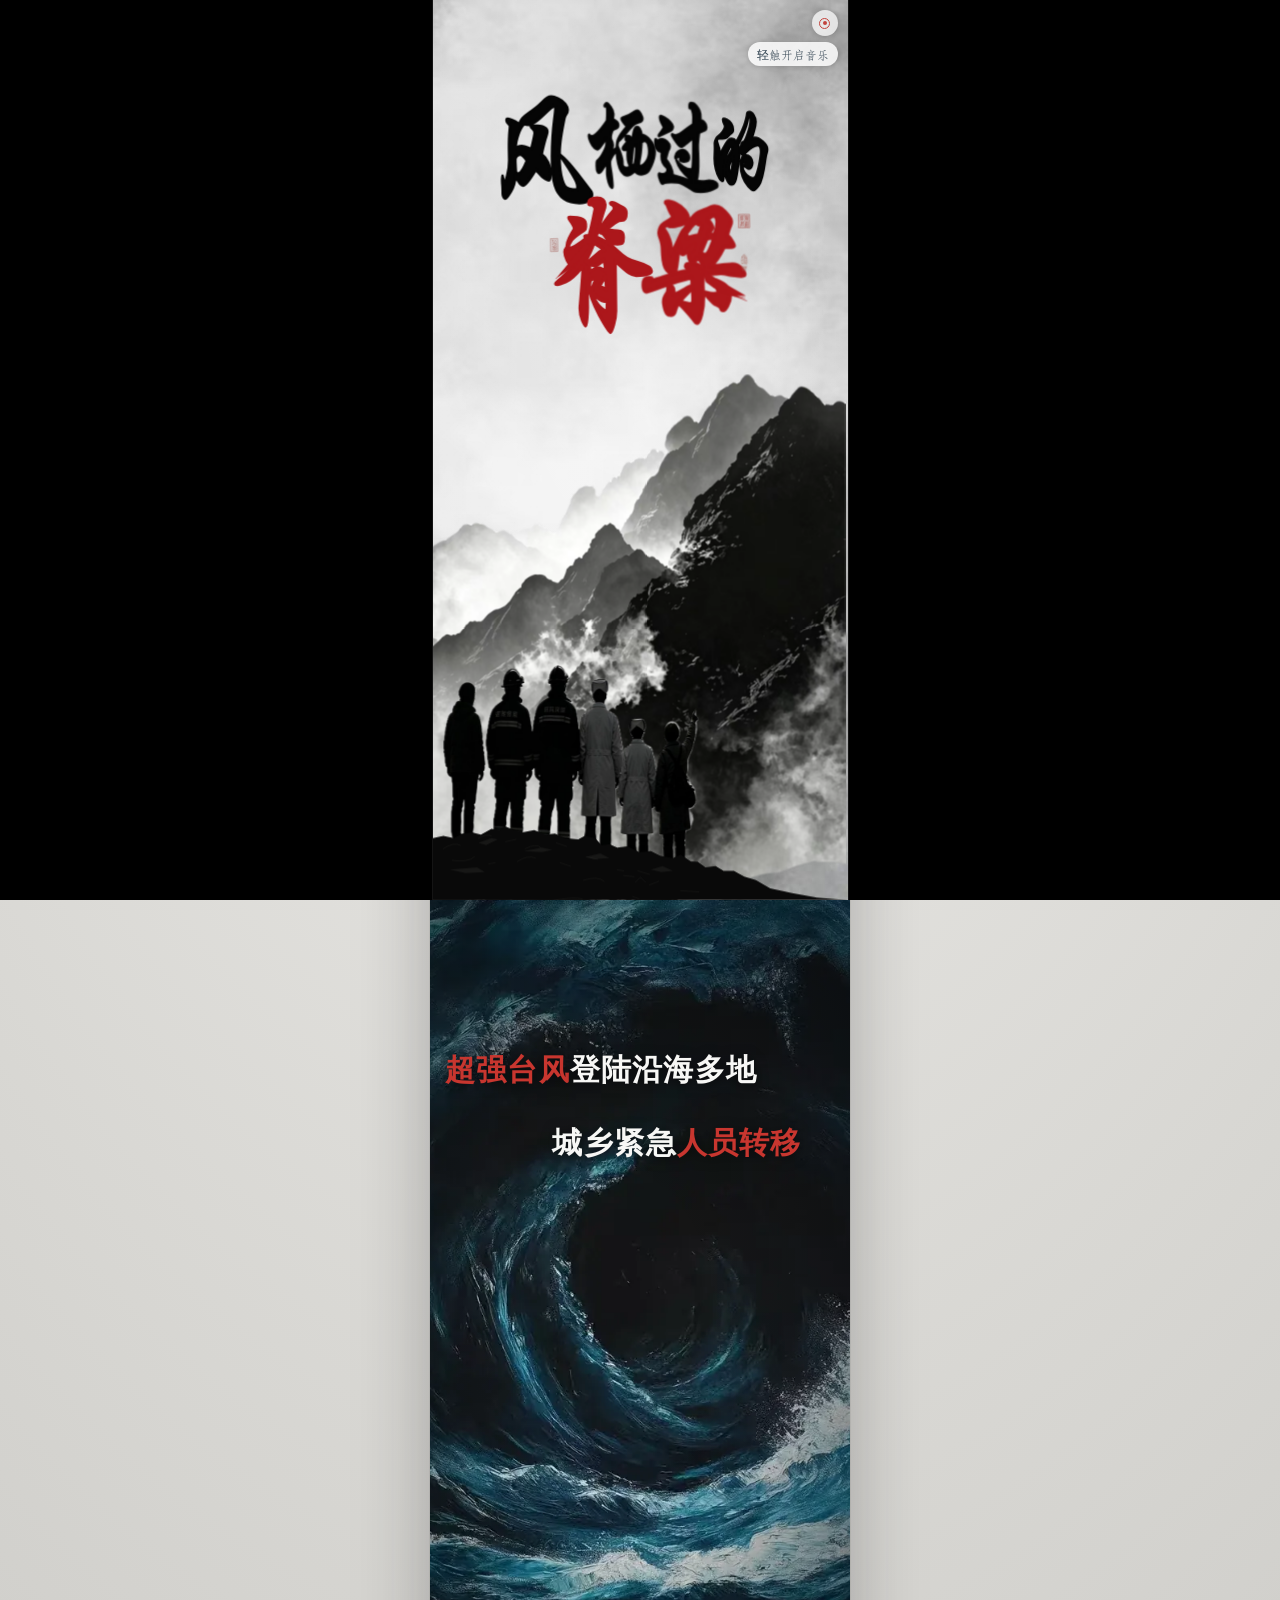
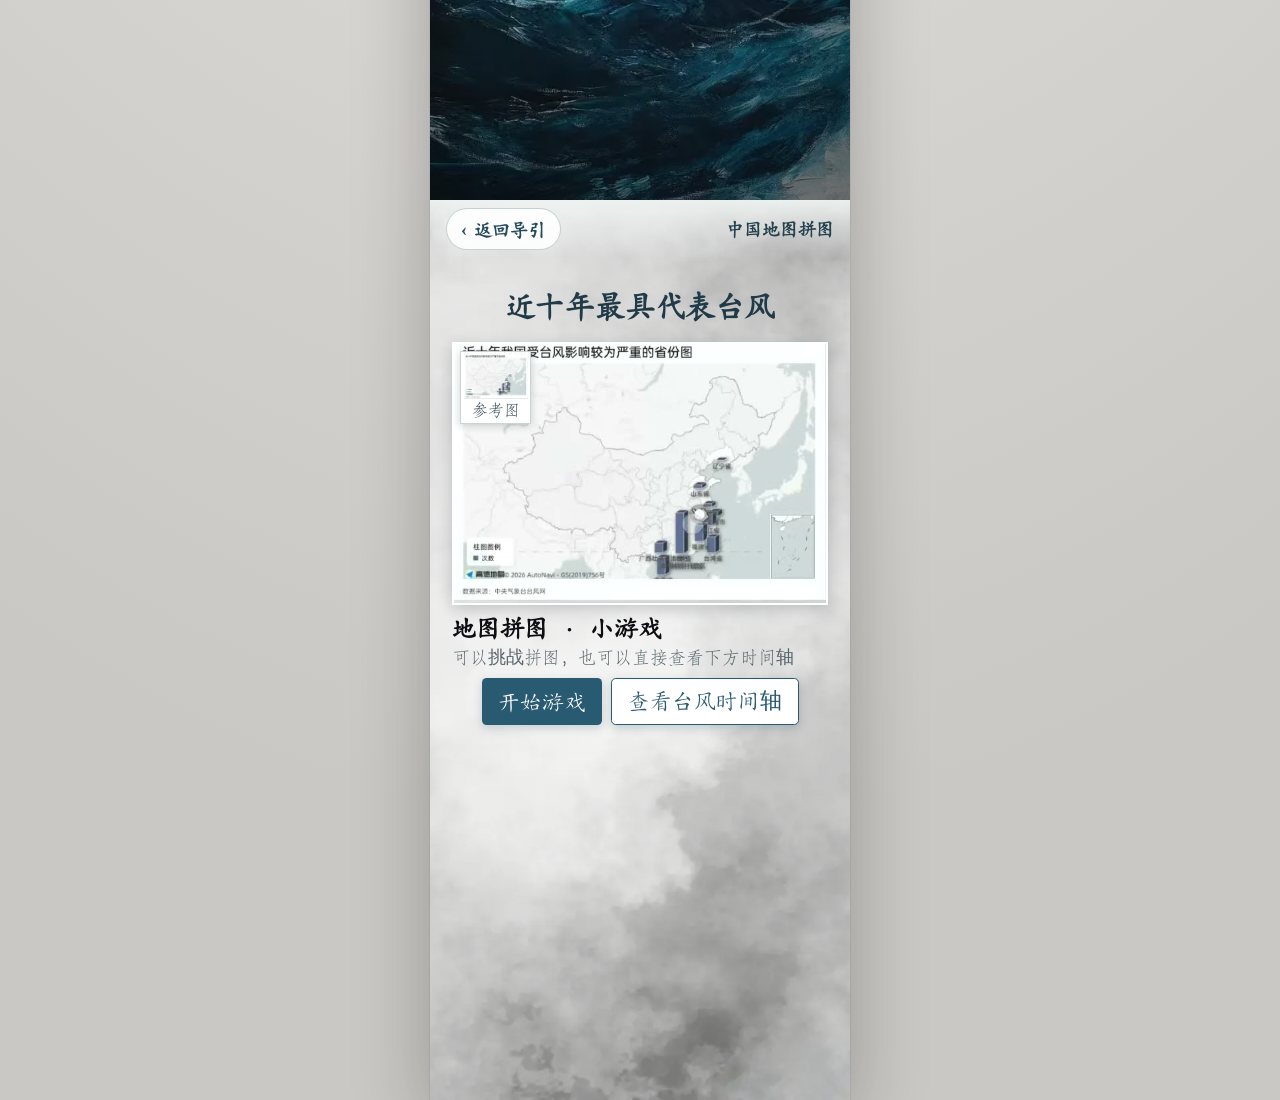
==== index.html @ 5aacfbe0 "Automate impact dialogue and add silent disaster videos with avatar data" ====
<!DOCTYPE html>
<html lang="zh-CN">
<head>
<meta charset="UTF-8">
<meta name="viewport" content="width=device-width,initial-scale=1,viewport-fit=cover">
<meta name="theme-color" content="#f3f3f1">
<title>风栖过的脊梁</title>
<meta name="description" content="风栖过的脊梁 —— 台风主题交互 H5：从风眼到重建。">
<link rel="icon" href="data:image/svg+xml,%3Csvg xmlns='http://www.w3.org/2000/svg' viewBox='0 0 64 64'%3E%3Crect width='64' height='64' fill='%23f3f3f1'/%3E%3Cpath d='M4 46 C16 34 26 30 34 32 C42 34 50 28 60 18' fill='none' stroke='%230d0d12' stroke-width='4' stroke-linecap='round'/%3E%3Ccircle cx='34' cy='32' r='6' fill='none' stroke='%23c8362f' stroke-width='4'/%3E%3C/svg%3E">
<!-- 关键资源预加载：GitHub Pages 到国内延迟高，不预热的话首屏会出现"图一张张蹦出来" -->
<link rel="preload" as="image" href="assets/img/bg-smoke.webp" fetchpriority="high">
<link rel="preload" as="image" href="assets/img/bg-eye.webp" fetchpriority="high">
<link rel="preload" as="image" href="assets/img/people-new.png">
<link rel="preload" as="font" type="font/woff2" href="fonts/msz.subset.woff2" crossorigin>
<style>
/* 方正温情雅漓体 */
@font-face {
  font-family: 'FZFont';
  src: url('fonts/FZWenQYLDDTS-M.TTF') format('truetype');
  font-weight: normal;
  font-style: normal;
  font-display: swap;
}
</style>
<link rel="stylesheet" href="css/tokens.css?v=20261004-fonts1">
<link rel="stylesheet" href="css/style.css?v=20261007-cards1">
<link rel="stylesheet" href="css/chapter-pages.css?v=20261008-timeline1">
<link rel="stylesheet" href="css/formation-lab.css?v=20261008-thermo1">
<link rel="stylesheet" href="css/impact-story.css?v=20261008-impact1">
</head>
<body>

<!-- teshu 原版前三页：第一页、第二页和四图标导引页只在入口阶段显示。
     图标点击后由 bridge 交给下面现有的第三页内容，其他页面结构保持原样。 -->
<div id="teshuEntry" class="teshu-entry" aria-label="风栖过的脊梁导引页">
  <iframe id="teshuEntryFrame" src="teshu/index.html?v=20261007-seaflow1" title="风掠大地，人作脊梁导引页" allow="autoplay"></iframe>
</div>

<main class="frame" id="frame">

<!-- ═══════════ 第一页 · 封面 ═══════════ -->
<section class="sec cover" id="p1" aria-label="封面：风栖过的脊梁">
  <div class="stage">

    <!-- 场景坐标系固定 448×960，与原片同尺寸；下面所有数值都是对原片逐帧量出来的
         山：842×1190 原尺寸落在 x -106 / y -490，山脊最高点 x=230 / y=430（与原片一致）
             山脚 y=500 起化雾，到 y=700 散尽（原片山脚那一大片灰白墨晕） -->
    <svg class="scene" viewBox="0 0 448 960" preserveAspectRatio="xMidYMid meet" aria-hidden="true">
      <defs>
        <linearGradient id="mistGrad" gradientUnits="userSpaceOnUse" x1="0" y1="470" x2="0" y2="700">
          <stop offset="0"    stop-color="#fff" stop-opacity="1"/>
          <stop offset="0.22" stop-color="#fff" stop-opacity=".42"/>
          <stop offset="0.55" stop-color="#fff" stop-opacity=".15"/>
          <stop offset="1"    stop-color="#fff" stop-opacity="0"/>
        </linearGradient>
        <mask id="mistMask" maskUnits="userSpaceOnUse" x="-130" y="-510" width="900" height="1230">
          <rect x="-130" y="-510" width="900" height="1230" fill="url(#mistGrad)"/>
        </mask>

      </defs>

      <!-- 新山体：从下往上浮现 -->
      <image class="mount" mask="url(#mistMask)" href="assets/img/mountain-new.png"
             x="-106" y="-490" width="841.9" height="1190" preserveAspectRatio="none"/>

      <!-- 山脚飞白：沿山体下沿撒的墨点（对应原片山脚的溅墨） -->
      <g class="splatter" id="splatter" fill="#0d0d12"></g>

      <!-- 航线：只给台风定位用，本身不画任何东西（风飘走就是飘走，不留痕） -->
      <path id="flyPath" fill="none" stroke="none" d=""/>

      <g class="typhoon" id="typhoon">
        <image href="assets/img/typhoon-ink.webp" x="-43" y="-48" width="86" height="96"/>
      </g>

      <!-- 新人物剪影：多个人物站在山下 -->
      <image class="person" id="personImg" href="assets/img/people-new.png"
             x="49.9" y="536" width="201.2" height="430" preserveAspectRatio="none"/>
    </svg>

    <!-- 标题：使用方正劲豪榜书字体，"风"和"脊梁"字号加大 -->
    <h1 class="title" aria-label="风栖过的脊梁">
      <span class="title-text">
        <span class="char-large">风</span><span class="char-normal">栖过的</span><span class="char-large">脊梁</span>
      </span>
    </h1>

    <div class="hint"><i></i><i></i></div>
  </div>
</section>

<!-- ═══════════ 第二页 · 台风眼 ═══════════ -->
<section class="sec eye" id="p2" aria-label="台风眼">
  <div class="sticky" id="sticky2">
    <div class="eye-bg" aria-hidden="true"></div>
    <div class="veil" aria-hidden="true"></div>

    <!-- 出场时刻 data-t（秒）照原片量出：
         超强台风 0.5 / 城乡紧急 2.0 / 城市内涝 2.5 / 多方力量 3.0 /
         大字标语 4.2（渐显到 5.0）/ 点击屏幕 6.0 -->
    <!-- --dy = 出现时在最终位置"上方"多少舞台像素（原片实测的滑动距离）
         data-t = 什么时候开始往下落（原片里上一行还没落定，下一行就已经在上面若隐若现了） -->
    <p class="news suck" style="--x:3.6%;--y:16.7%;--dy:40"   data-t="0.5" data-spin="1.7"><em>超强台风</em><b>登陆沿海多地</b></p>
    <p class="news suck" style="--x:29%;--y:24.8%;--dy:46"    data-t="1.6" data-spin="-1.9"><b>城乡紧急</b><em>人员转移</em></p>
    <p class="news suck" style="--x:4.9%;--y:70.6%;--dy:118"  data-t="2.4" data-spin="2.0"><em>城市内涝</em><b>道路积水严重</b></p>
    <p class="news suck" style="--x:24.6%;--y:78.1%;--dy:158" data-t="2.7" data-spin="-1.6"><em>多方力量</em><b>奔赴救灾一线</b></p>

    <div class="slogan suck" data-t="4.2" data-spin="2.3">
      <span class="l1"><em>风</em>起沧海</span>
      <span class="l2">岁岁设<em>防</em></span>
    </div>

    <!-- 整屏热区：不留任何可见元素，点屏幕任意位置进下一页 -->
    <button class="cta" id="cta" type="button" data-t="5.4" aria-label="继续"></button>
  </div>
</section>

<!-- ═══════════ 第三页 · 风从哪里来 ═══════════ -->
<section class="sec p3" id="p3" aria-label="风从哪里来">
  <div class="p3-scroll" id="p3Scroll">
    <header class="p3-head">
      <h2>风从哪里来</h2>
      <div class="p3-track"><span>台风的形成</span><i></i></div>
    </header>

    <div class="p3-view p3-origin" data-view="origin">
      <div class="p3-origin-scene" id="p3OriginScene">
        <img class="p3-origin-hero" src="assets/p3/fb925be257179d04216f2837857a7aa6.jpg" alt="海浪、台风路径与中国地图">
        <svg class="p3-flight-layer" id="p3FlightLayer" viewBox="0 0 448 960" preserveAspectRatio="none" aria-hidden="true">
          <path class="p3-flight-path" id="p3FlightPath" d="M 70 198 C 88 225 104 251 126 269 C 151 289 174 319 196 329 C 220 340 243 309 266 282 C 291 294 326 320 350 336" />
          <g class="p3-typhoon-flight" id="p3TyphoonFlight">
            <image href="assets/img/typhoon-ink.webp" x="-22" y="-25" width="44" height="50" />
          </g>
          <path class="p3-tree-flight-path" id="p3TreeFlightPath" d="M 350 365 C 315 397 284 427 257 458 C 231 489 202 527 168 554 C 151 568 137 577 118 585" />
          <g class="p3-tree-typhoon-flight" id="p3TreeTyphoonFlight">
            <image href="assets/img/typhoon-ink.webp" x="-25" y="-28" width="50" height="56" />
          </g>
          <path class="p3-greatwall-flight-path" id="p3GreatWallFlightPath" d="M 118 585 C 132 630 145 686 160 731 C 178 778 222 824 286 866" />
          <g class="p3-greatwall-typhoon-flight" id="p3GreatWallTyphoonFlight">
            <image href="assets/img/typhoon-ink.webp" x="-25" y="-28" width="50" height="56" />
          </g>
        </svg>
        <button class="p3-origin-wave-hit" id="p3WaveHit" type="button" aria-label="查看台风形成条件"></button>
        <button class="p3-origin-map-hit" id="p3MapHit" type="button" aria-label="播放台风到达中国地图的路径动画"></button>
        <button class="p3-origin-tree-hit" id="p3TreeHit" type="button" aria-label="播放台风吹向小树的动画"></button>
        <button class="p3-origin-greatwall-hit" id="p3GreatWallHit" type="button" aria-label="播放台风到达长城的路径动画"></button>
      </div>

      <section class="p3-origin-study" id="p3OriginStudy" aria-label="台风形成条件" hidden>
        <div class="p3-thermo-stage" id="p3ThermoStage">
          <p class="p3-thermo-prompt" id="p3ThermoPrompt">滑动温度计度数，看风的形成吧</p>
          <div class="p3-thermo" id="p3Thermo" role="slider" aria-label="海面温度" aria-describedby="p3ThermoPrompt" aria-orientation="vertical" aria-valuemin="20" aria-valuemax="30" aria-valuenow="20" aria-valuetext="20.0摄氏度" tabindex="0">
            <span class="thermo-c">°C</span><span class="thermo-f">°F</span>
            <div class="thermo-scale"><i></i><b id="p3Mercury"></b><em id="p3Temp">20.0°C</em></div>
            <div class="thermo-eye"></div>
          </div>
          <p class="p3-thermo-value" id="p3ThermoValue">摄氏度：20.0°</p>
        </div>
        <div class="formation-lab" id="p3FormationLab" data-energy="0" tabindex="-1" hidden>
          <div class="lab-workspace">
            <div class="lab-arena" aria-label="五个台风形成条件">
              <div class="lab-orbit" aria-hidden="true"></div>
              <div class="lab-chamber" aria-label="台风孕育舱">
                <img id="p3FormationStill" src="assets/formation/idle.webp" alt="平静的温暖洋面">
                <video id="p3FormationVideo" muted loop playsinline webkit-playsinline preload="none" aria-label="当前条件的形成动画"></video>
              </div>
              <h2 class="lab-title">孕育舱</h2>
              <button class="lab-switch lab-switch-warm" type="button" data-condition="warm" aria-pressed="false"><img src="assets/formation/warm-switch.webp" alt=""><span>广阔温暖洋面</span><i aria-hidden="true">✓</i></button>
              <button class="lab-switch lab-switch-moisture" type="button" data-condition="moisture" aria-pressed="false"><img src="assets/formation/moisture-switch.webp" alt=""><span>充沛水汽</span><i aria-hidden="true">✓</i></button>
              <button class="lab-switch lab-switch-disturbance" type="button" data-condition="disturbance" aria-pressed="false"><img src="assets/formation/disturbance-switch.webp" alt=""><span>初始扰动</span><i aria-hidden="true">✓</i></button>
              <button class="lab-switch lab-switch-coriolis" type="button" data-condition="coriolis" aria-pressed="false"><img src="assets/formation/coriolis-switch.webp" alt=""><span>地转偏向力</span><i aria-hidden="true">✓</i></button>
              <button class="lab-switch lab-switch-shear" type="button" data-condition="shear" aria-pressed="false"><img src="assets/formation/shear-switch.webp" alt=""><span>低空风切变</span><i aria-hidden="true">✓</i></button>
            </div>
            <div class="lab-progress">
              <div class="lab-progress-heading"><span>台风形成进度</span><strong id="p3FormationPercent">0%</strong></div>
              <div class="lab-progress-track" id="p3FormationProgress" role="progressbar" aria-label="台风形成进度" aria-valuemin="0" aria-valuemax="100" aria-valuenow="0"><span></span><span></span><span></span><span></span><span></span></div>
            </div>
            <div class="lab-explanation" aria-live="polite" aria-atomic="true"><h3 id="p3FormationCondition">点亮五个能量开关</h3><p id="p3FormationExplanation">点击周围的开关，观察孕育舱里的变化。每集齐一个条件，形成进度增加20%。</p></div>
            <div class="lab-actions"><button id="p3FormationReset" type="button">重新孕育</button><button class="lab-continue" type="button" data-next="process" hidden>了解形成过程 →</button></div>
          </div>
          <div class="lab-success" id="p3FormationSuccess" role="dialog" aria-modal="true" aria-labelledby="p3FormationSuccessTitle" tabindex="-1" hidden>
            <div class="lab-success-card"><img src="assets/img/typhoon-ink.webp" alt=""><p class="lab-success-kicker">五个条件 · 全部激活</p><h2 id="p3FormationSuccessTitle">恭喜你！<br>成功孕育了一场台风。</h2><p>温暖洋面、水汽、扰动、旋转与较弱的风切变，共同为台风形成创造了条件。</p><button id="p3FormationSuccessContinue" type="button">继续探索台风的形成 →</button><button id="p3FormationSuccessClose" type="button">回到孕育舱</button></div>
          </div>
        </div>
        <div id="p3OriginReveal" aria-hidden="true" hidden></div>
        <section class="p3-origin-route" id="p3OriginRoute" aria-label="台风路径类型">
          <div class="p3-origin-route-heading">台风的类型 <small>（按路径划分）</small></div>
          <div class="route-controls" role="tablist" aria-label="路径分类">
            <button class="is-active" type="button" data-route="west">西行路径</button>
            <button type="button" data-route="northwest">西北路径</button>
            <button type="button" data-route="turn">转向路径</button>
          </div>
          <div class="route-stage"><img id="p3OriginRouteMap" src="assets/p3/routes/route-west.webp" alt="西行路径示意图"></div>
          <p class="route-copy" id="p3OriginRouteCopy">在广东、海南、广西登陆，破坏力大。典型代表：2014年威马逊。</p>
          <button class="p3-more p3-origin-next" type="button" data-next="process" hidden>台风形成的过程 <span>⌄</span></button>
          <button class="p3-more" type="button" data-next="mapgame">开始地图拼图 <span>⌄</span></button>
        </section>
      </section>
    </div>

    <div class="p3-view p3-impact" data-view="impact" hidden>
      <div class="p3-impact-scene" id="p3ImpactScene" data-impact-step="question">
        <button class="p3-impact-back" id="p3ImpactBack" type="button" aria-label="返回路线场景"><span aria-hidden="true">‹</span> 返回路线</button>
        <h2>风带来了什么</h2>
        <img class="p3-impact-person p3-impact-guide" src="assets/p3/tree/guide.png" alt="蓝色 Q 版气象助手">
        <section class="p3-impact-dialog p3-impact-question" data-impact-dialog="question">
          <p class="p3-impact-bubble">
            大家谈起台风闻风色变，它到底带来了什么影响呢？
          </p>
        </section>
        <img class="p3-impact-person p3-impact-fisher" data-impact-person="fisherman" src="assets/p3/tree/fisher.png" alt="渔民" hidden>
        <section class="p3-impact-dialog p3-impact-fisher-dialog" data-impact-dialog="fisherman" hidden>
          <p class="p3-impact-bubble">
            上游的台风掀起巨浪，把我们的渔船都打翻了，多少渔民因为这场台风损失惨重哟
          </p>
        </section>
        <img class="p3-impact-person p3-impact-city" data-impact-person="city" src="assets/p3/tree/city.png" alt="城市居民" hidden>
        <section class="p3-impact-dialog p3-impact-city-dialog" data-impact-dialog="city" hidden>
          <p class="p3-impact-bubble">
            中游的城市里被风刮倒的树木到处都是，成了严重积水，停水停电生活非常不便
          </p>
        </section>
        <img class="p3-impact-person p3-impact-village" data-impact-person="village" src="assets/p3/tree/village.png" alt="乡村居民" hidden>
        <section class="p3-impact-dialog p3-impact-village-dialog" data-impact-dialog="village" hidden>
          <p class="p3-impact-bubble">
            中游的村子也没好到哪里去，泥石流把我的房子冲垮了，农田也毁了
          </p>
        </section>
        <img class="p3-impact-person p3-impact-firefighter" data-impact-person="downstream" src="assets/p3/tree/firefighter.png" alt="消防员" hidden>
        <section class="p3-impact-dialog p3-impact-downstream-dialog" data-impact-dialog="downstream" hidden>
          <p class="p3-impact-bubble">
            下游人员伤亡惨重，城市内涝严重，疫病也频发，我们在争分夺秒的救人
          </p>
        </section>
        <div class="impact-story-controls"><button id="p3ImpactPause" type="button" aria-pressed="false">暂停对话</button><button id="p3ImpactReplay" type="button">重新播放</button></div>
        <p class="impact-story-announcement" id="p3ImpactAnnouncement" aria-live="polite" aria-atomic="true"></p>
        <button class="p3-impact-chain-trigger" id="p3ImpactChainTrigger" type="button" aria-label="查看下方灾害链" hidden>
          <img src="assets/p3/tree/typhoon.png" alt=""><span>查看灾害链 ↓</span>
        </button>
        <section class="p3-impact-chain" id="p3ImpactChain" aria-label="上游中游下游灾害链" hidden>
          <div class="p3-impact-chain-lead">上游台风生成是灾害源头。中游物质伤害扩大。下游遭受综合冲击，民生受损。</div>
          <div class="p3-impact-chain-list">
            <article class="p3-impact-chain-row">
              <div class="p3-impact-chain-node"><i></i><strong>上游</strong><small>海上生成</small></div>
              <div class="impact-evidence">
                <button class="impact-avatar" type="button" aria-label="查看上游渔民灾情数据" aria-expanded="false" aria-controls="p3ImpactUpstreamData"><img src="assets/impact/upstream-avatar.webp" alt="渔民头像"><span>点击头像查看数据</span></button>
                <video class="impact-evidence-video" src="assets/impact/upstream.mp4" poster="assets/impact/upstream-poster.webp" muted loop playsinline webkit-playsinline preload="none" aria-label="上游海浪灾害视频"></video>
                <div class="p3-impact-chain-copy" id="p3ImpactUpstreamData" hidden><h4>强风、巨浪，摧毁船只；风暴潮抬升海平面</h4><p>2019年利奇马：七级风圈近海掀起 8—12 米巨浪，摧毁船只 1699 艘、沉船 263 艘。</p></div>
              </div>
            </article>
            <article class="p3-impact-chain-row">
              <div class="p3-impact-chain-node"><i></i><strong>中游</strong><small>城市影响</small></div>
              <div class="impact-evidence">
                <button class="impact-avatar" type="button" aria-label="查看中游城市灾情数据" aria-expanded="false" aria-controls="p3ImpactCityData"><img src="assets/impact/city-avatar.webp" alt="城市居民头像"><span>点击头像查看数据</span></button>
                <video class="impact-evidence-video impact-video-city" src="assets/impact/city.mp4" poster="assets/impact/city-poster.webp" muted loop playsinline webkit-playsinline preload="none" aria-label="中游城市强风暴雨视频"></video>
                <div class="p3-impact-chain-copy" id="p3ImpactCityData" hidden><h4>狂风刮倒树木，高空坠物；强降雨造成内涝</h4><p>2023年杜苏芮：倒伏树木 11632 棵，积水路段 383 处，50 万户停电、550 余处停水。</p></div>
              </div>
            </article>
            <article class="p3-impact-chain-row">
              <div class="p3-impact-chain-node"><i></i><strong>中游</strong><small>乡村影响</small></div>
              <div class="impact-evidence">
                <button class="impact-avatar" type="button" aria-label="查看中游乡村灾情数据" aria-expanded="false" aria-controls="p3ImpactVillageData"><img src="assets/impact/village-avatar.webp" alt="乡村居民头像"><span>点击头像查看数据</span></button>
                <video class="impact-evidence-video" src="assets/impact/village.mp4" poster="assets/impact/village-poster.webp" muted loop playsinline webkit-playsinline preload="none" aria-label="中游乡村洪涝视频"></video>
                <div class="p3-impact-chain-copy" id="p3ImpactVillageData" hidden><h4>房屋倒塌、农作物损毁；山体滑坡、道路失联</h4><p>2019年利奇马：冲毁农村房屋 3.6 万间，18.5 万公顷农作物受损，326 处山体滑坡掩埋房屋。</p></div>
              </div>
            </article>
            <article class="p3-impact-chain-row">
              <div class="p3-impact-chain-node"><i></i><strong>下游</strong><small>综合冲击</small></div>
              <div class="impact-evidence">
                <button class="impact-avatar" type="button" aria-label="查看下游救援灾情数据" aria-expanded="false" aria-controls="p3ImpactDownstreamData"><img src="assets/impact/downstream-avatar.webp" alt="消防员头像"><span>点击头像查看数据</span></button>
                <video class="impact-evidence-video" src="assets/impact/downstream.mp4" poster="assets/impact/downstream-poster.webp" muted loop playsinline webkit-playsinline preload="none" aria-label="下游救援视频"></video>
                <div class="p3-impact-chain-copy" id="p3ImpactDownstreamData" hidden><h4>人员伤亡、停课停产停电；城市内涝、疫病频发</h4><p>2026年巴威：江苏、山东地区出现内涝、停电，企业停工，学校停课。</p></div>
              </div>
            </article>
          </div>
          <section class="p3-impact-statistics" aria-label="近十年典型台风统计">
            <h3>近十年典型台风统计</h3>
            <p class="p3-impact-stat-intro">台风对上、中、下游平均伤害数值可观察到，整条灾害链由强降雨到内涝，再到交通中断、生产停滞，最后导致民生恢复成本上升，层层叠加。</p>
            <div class="p3-impact-chart-grid">
              <figure class="p3-impact-chart p3-impact-bars"><figcaption>台风灾害链平均伤害指数</figcaption><div class="impact-bar-row"><span>上游</span><i><b style="--v:78%"></b></i><em>7.8</em></div><div class="impact-bar-row"><span>中游</span><i><b style="--v:86%"></b></i><em>8.6</em></div><div class="impact-bar-row"><span>下游</span><i><b style="--v:94%"></b></i><em>9.4</em></div></figure>
              <figure class="p3-impact-chart p3-impact-circles"><figcaption>灾害损失构成</figcaption><div class="impact-circle-grid"><span><i>14.67%</i><b>人员</b></span><span><i>11.00%</i><b>房屋</b></span><span><i>8.56%</i><b>农业</b></span><span><i>34.22%</i><b>交通</b></span></div></figure>
            </div>
            <p class="p3-impact-stat-copy">据近十年典型台风统计，台风对上、中、下游的平均伤害呈现逐层叠加趋势，灾害影响从海上强风巨浪一路传导到城市和乡村。</p>
            <p class="p3-impact-stat-copy">灾害损失不仅来自台风本身，也来自暴雨、内涝、交通中断、生产停滞等次生影响，最终推高民生恢复成本。</p>
            <button class="p3-impact-return" id="p3ImpactReturn" type="button">回到路线场景 <span>↗</span></button>
          </section>
        </section>
      </div>
    </div>

    <div class="p3-view p3-after" data-view="after" hidden>
      <section class="p3-after-hero" aria-labelledby="p3AfterTitle">
        <button class="p3-after-back" id="p3AfterBack" type="button" aria-label="返回长城路径场景"><span aria-hidden="true">‹</span> 返回路线</button>
        <p class="p3-after-kicker">风停之后</p>
        <h2 id="p3AfterTitle">脊梁筑安·风雨同舟</h2>
        <p class="p3-after-red">希望我们共同守护家园</p>
        <p class="p3-after-copy">狂风暴雨终会消散，但风雨里那些逆行的身影、普通人彼此守望的温暖被永远留下来；当风暴落幕，重建与希望就此开启。</p>
        <div class="p3-after-divider" aria-hidden="true"><i></i><b>✦</b><i></i></div>
        <p class="p3-after-end">风雨褪去，守望重生</p>
        <img class="p3-after-wall" src="assets/p3/after/great-wall.png" alt="金色长城剪影">
        <button class="p3-after-scroll" type="button" data-after-next="games">加入互助小游戏 <span>⌄</span></button>
      </section>

      <section class="p3-after-games" id="p3AfterGames" aria-labelledby="p3AfterGamesTitle">
        <p class="p3-after-section-kicker">TOGETHER · 守望相助</p>
        <h3 id="p3AfterGamesTitle">基层的力量，和你一起</h3>
        <div class="p3-games-intro" id="p3GamesIntro">
          <img src="assets/p3/games/小台.png" alt="蓝色 Q 版气象助手">
          <button class="p3-games-bubble" id="p3GamesBubble" type="button">
            守望相助，共筑长城
            <small>点击继续 ▸</small>
          </button>
        </div>
        <p class="p3-games-lead">基层的力量是不可小觑的，让我们也来帮助受困人群吧</p>
        <div class="p3-games-options" id="p3GamesOptions">
          <button type="button" data-p3-game="river"><span>救援</span><small>穿过急流，送人回家</small></button>
          <button type="button" data-p3-game="medic"><span>医护</span><small>跟上节拍，完成救治</small></button>
          <button type="button" data-p3-game="neighbors"><span>邻里</span><small>一起把拖拉机拉出泥潭</small></button>
        </div>
        <div class="p3-game-stage" id="p3GameStage" hidden>
          <div class="p3-game-stage-head"><strong id="p3GameTitle">互助小游戏</strong><button id="p3GameClose" type="button">‹ 返回选择</button></div>
          <div class="p3-game-canvas" id="p3GameCanvas" aria-live="polite"></div>
        </div>
      </section>

      <section class="p3-after-cards" id="p3AfterCards" aria-labelledby="p3AfterCardsTitle">
        <p class="p3-after-section-kicker">DATA · 逆行者档案</p>

        <h3 id="p3AfterCardsTitle">一个人背后，是千千万万个他们</h3>
        <p class="p3-after-section-copy">每一张卡片，都记录着风雨中一个普通人的选择。点击卡片翻面，读完故事再继续向下。</p>
        <button class="p3-games-continue" type="button">继续查看风雨中的他们 <span>⌄</span></button>
        <div class="p3-story-grid">
          <article class="p3-story-card" tabindex="0" role="button" aria-pressed="false">
            <div class="p3-story-inner">
              <div class="p3-story-front"><img src="assets/p3/after/hero-yang.jpg" alt="合川区云门街道工作人员转移群众"><span>合川 · 村支部</span></div>
              <div class="p3-story-back"><strong>杨卫、李辉勇</strong><small>连续值守 42 小时</small><p>连续值守42小时，上门转移170余位高龄独居群众，把每一户都敲开、把每一个人都带到安全处。</p></div>
            </div>
          </article>
          <article class="p3-story-card" tabindex="0" role="button" aria-pressed="false">
            <div class="p3-story-inner">
              <div class="p3-story-front"><img src="assets/p3/after/hero-lichuan.jpg" alt="湖北利川消防救援"><span>利川 · 消防救援</span></div>
              <div class="p3-story-back"><strong>湖北利川消防救援部门</strong><small>20余次救援行动</small><p>参与20余次救援行动，成功营救、安全转移被困群众85人，用一盏灯、一条艇守住夜色里的安全线。</p></div>
            </div>
          </article>
          <article class="p3-story-card" tabindex="0" role="button" aria-pressed="false">
            <div class="p3-story-inner">
              <div class="p3-story-front"><img src="assets/p3/after/hero-shenyang.jpg" alt="沈阳铁西区民兵巡堤"><span>沈阳 · 民兵巡堤</span></div>
              <div class="p3-story-back"><strong>沈阳铁西区人武部民兵</strong><small>1.5 小时集结 150 余人</small><p>执行24公里堤坝巡逻，使用沙袋6000个，封堵45米险段，守住城市最需要的那道防线。</p></div>
            </div>
          </article>
          <article class="p3-story-card" tabindex="0" role="button" aria-pressed="false">
            <div class="p3-story-inner">
              <div class="p3-story-front"><img src="assets/p3/after/hero-nanning.jpg" alt="南宁横州市夫妻为居民送餐"><span>南宁 · 邻里送餐</span></div>
              <div class="p3-story-back"><strong>雷世军、赵曼</strong><small>最高一天 12000 份盒饭</small><p>夫妻俩每天免费送出饭菜，最高一天送出12000份盒饭，让受灾的人先吃上一口热饭。</p></div>
            </div>
          </article>
          <article class="p3-story-card" tabindex="0" role="button" aria-pressed="false">
            <div class="p3-story-inner">
              <div class="p3-story-front"><img src="assets/p3/after/hero-zhuozhou.jpg" alt="涿州医生为群众接诊"><span>涿州 · 医护值守</span></div>
              <div class="p3-story-back"><strong>刘艳光与医护人员</strong><small>24 小时轮班接诊</small><p>医护人员24小时轮班，累计接诊200余人次，在临时诊室里把药品、专业和安定感一起递出去。</p></div>
            </div>
          </article>
        </div>
        <p class="p3-after-quote">平凡铸就力量，微光抵御风雨，致敬每一位风雨中的逆行者。</p>
        <div class="p3-story-charts" aria-label="五股抗灾力量数据图表">
          <img src="assets/p3/after/charts/2023-doksuri-response.jpg" alt="2023年第五号超强台风杜苏芮救灾情况桑基图">
          <img src="assets/p3/after/charts/2021-infa-rescue.jpg" alt="2021年台风烟花救灾情况雷达图">
          <img src="assets/p3/after/charts/2023-haikui-rescue.jpg" alt="2023年第十一号台风海葵救灾情况面积图">
        </div>
        <p class="p3-story-analysis">从台风预警鸣响到灾后家园复苏的全过程，基层干部、消防员、医护人员、民兵与人民群众五股力量始终同向而行、并肩相守。基层干部扎根一线筑牢防控根基，消防员逆险而上扛起攻坚重任，医护人员坚守阵地托举生命希望，民兵冲锋在前守护一方平安，人民群众守望相助汇聚温暖暖流。五类角色缺一不可，每份坚守各有分量，不同的岗位拧成同一股抗灾合力，以平凡的担当筑起风雨不透的防线，生动诠释了众志成城的精神内核，挺起了风栖之下始终挺立的中国脊梁。</p>
      </section>

      <section class="p3-prep" id="p3Prep" aria-labelledby="p3PrepTitle">
        <div class="p3-transition-text">
          <p>一张张档案卡片，记下风雨之中普通人挺身而出的选择。</p>
          <p>危难不只是突发的一瞬，抵御风雨的底气，藏在风暴来临前的每一份筹备之中。</p>
          <p>风从海上来，而守护的防线，早已提前筑起。在风暴抵达之前，他们早已行动，开展隐患排查、落实防灾预案，不屈于风雨，守护千家万户。这些逆行者，究竟做了哪些防灾筹备？</p>
          <p>无论身处沿海或是内陆，都需要读懂风险，提前做好应对，让每一次准备，都早台风一步。</p>
        </div>
        <p class="p3-after-section-kicker">NEXT · 防灾准备</p>
        <h3 id="p3PrepTitle">风从海上来，但伤害不止于海岸线</h3>
        <p class="p3-prep-lead">无论你居住于沿海或是内陆，这份档案卡里，都有你需要的答案。</p>
        <div class="p3-prep-sentence">如何避险、如何准备、如何重建？<br><b>让每一次准备，都早台风一步。</b></div>
        <div class="p3-region-switch" role="tablist" aria-label="选择居住区域">
          <button class="is-active" type="button" data-prep-region="coastal" role="tab" aria-selected="true">沿海</button>
          <button type="button" data-prep-region="inland" role="tab" aria-selected="false">内陆</button>
        </div>
        <p class="p3-prep-hint">点击区域，查看不同风险与准备方案</p>
        <div class="p3-region-map-wrap">
          <img src="assets/p3/after/region-map.png" alt="中国沿海与内陆区域示意图">
          <span class="p3-map-pin p3-map-pin-coastal" aria-hidden="true">沿海</span>
          <span class="p3-map-pin p3-map-pin-inland" aria-hidden="true">内陆</span>
        </div>
        <div class="p3-prep-panels">
          <article class="p3-prep-panel is-active" data-prep-panel="coastal">
            <header><strong>沿海档案卡</strong><small>风暴潮 · 海水倒灌 · 城市内涝 · 大风灾害</small></header>
            <div class="p3-prep-images"><img src="assets/img/7832eef8c2d2ffbb807d1c1a482941d9.jpg" alt="沿海地区风险雷达图"><img src="assets/p3/after/rebuild-coastal.jpg" alt="沿海灾后恢复建设"><img src="assets/p3/after/prepare-coastal.jpg" alt="沿海城乡应急准备"><img src="assets/p3/after/avoid-coastal.jpg" alt="沿海避险清单"></div>
          </article>
          <article class="p3-prep-panel" data-prep-panel="inland" hidden>
            <header><strong>内陆档案卡</strong><small>山洪 · 滑坡 · 泥石流 · 强降雨 · 交通阻断</small></header>
            <div class="p3-prep-images"><img src="assets/img/3eb1246f19d0f88d8c1f118d37f5b2e7.jpg" alt="内陆地区风险雷达图"><img src="assets/p3/after/rebuild-inland.jpg" alt="内陆灾后恢复建设"><img src="assets/p3/after/prepare-coastal-alt.jpg" alt="内陆城乡应急准备"><img src="assets/p3/after/avoid-inland.jpg" alt="内陆避险清单"></div>
          </article>
        </div>
        <div class="p3-archive-invite">
          <img src="assets/p3/after/archive-envelope.png" alt="封存档案袋">
          <p>拆开档案卡，制作你自己的专属档案吧</p>
          <button id="p3ArchiveOpen" type="button">打开我的档案袋 <span>↗</span></button>
        </div>
      </section>

    </div>

    <div class="p3-view p3-archive" data-view="archive" hidden>
      <section class="p3-profile" id="p3Profile" aria-labelledby="p3ProfileTitle" hidden>
        <p class="p3-after-section-kicker">MY FILE · 个人防风准备卡</p>
        <h3 id="p3ProfileTitle">生成我的防风准备卡</h3>
        <fieldset class="p3-profile-fieldset p3-profile-region">
          <legend>我所在的地区</legend>
          <label><input type="radio" name="p3Region" value="coastal" checked><span>沿海</span></label>
          <label><input type="radio" name="p3Region" value="inland"><span>内陆</span></label>
        </fieldset>
        <div class="p3-profile-risk" id="p3ProfileRisk"><strong>我最需要防范：</strong><span>风暴潮、海水倒灌、城市内涝、大风灾害</span></div>
        <fieldset class="p3-profile-fieldset p3-profile-prep">
          <legend>我需要准备 <small>（可多选）</small></legend>
          <label><input type="checkbox" value="储水储存食物"><span>储水储存食物</span></label>
          <label><input type="checkbox" value="电子设备充满电量，备好充电宝"><span>电子设备充满电量，备好充电宝</span></label>
          <label><input type="checkbox" value="收回阳台窗外杂物，消除高空坠物风险"><span>收回阳台窗外杂物，消除高空坠物风险</span></label>
          <label><input type="checkbox" value="持续关注官方台风预警信息"><span>持续关注官方台风预警信息</span></label>
          <label><input type="checkbox" value="整理配齐家庭应急包（药品、手电、防水证件）"><span>整理配齐家庭应急包（药品、手电、防水证件）</span></label>
        </fieldset>
        <aside class="p3-reminder"><h4>待完善提醒区</h4><p>⚠️ 低洼住户提前备好防洪沙袋，熟悉疏散路线</p><p>⚠️ 山区住户远离陡坡沟谷，暴雨期间不前往河道区域</p><p>⚠️ 台风结束后不蹚未知积水，防范漏电与路面塌陷</p></aside>
        <button class="p3-profile-seal" id="p3ArchiveSeal" type="button">封存我的档案 <span>✦</span></button>
      </section>

      <section class="p3-finale" id="p3Finale" aria-labelledby="p3FinaleTitle" hidden>
        <div class="p3-star-field" aria-hidden="true"><i></i><i></i><i></i><i></i><i></i><i></i><i></i><i></i><i></i></div>
        <img class="p3-finale-envelope" src="assets/p3/after/archive-envelope.png" alt="正在封存的档案袋" aria-hidden="true">
        <img class="p3-finale-wall" src="assets/p3/after/great-wall.png" alt="星光汇聚成的长城">
        <div class="p3-finale-copy" id="p3FinaleTitle">
          <p>狂风过境，见证山河坚韧</p><p>风雨停歇，看见人间希望</p><p>台风是自然的节律</p><p>而防备，是人类永恒的底气</p><p>风会再来</p><p>但我们早已学会提前站立</p>
          <b>风起山河&nbsp; 不负脊梁</b>
          <p>让每一份平凡准备，都是抵御风雨的底气</p>
          <small>——《风栖过的脊梁》防灾科普纪实</small>
        </div>
        <button class="p3-next-wind" type="button" id="p3NextWind">下一场风 <span>↗</span></button>
      </section>
    </div>

    <div class="p3-view p3-process" data-view="process" hidden>
      <button class="p3-subview-back" id="p3ProcessBack" type="button" aria-label="返回台风形成条件"><span aria-hidden="true">‹</span> 返回上一步</button>
      <div class="p3-panel-heading">台风形成的过程</div>
      <div class="p3-process-scrollbox" role="region" aria-label="台风形成过程文字，可上下滑动查看">
        <div class="p3-process-list" id="p3ProcessList"></div>
      </div>
      <button class="p3-more" type="button" data-next="evidence">继续查看形成阶段 <span>⌄</span></button>
    </div>

    <div class="p3-view p3-evidence" data-view="evidence" hidden>
      <button class="p3-subview-back" id="p3EvidenceBack" type="button" aria-label="返回台风形成过程"><span aria-hidden="true">‹</span> 返回上一步</button>
      <div class="p3-panel-heading">台风形成的过程</div>
      <div class="p3-evidence-scrollbox" role="region" aria-label="台风形成四个阶段文字，可上下滑动查看">
        <div class="p3-evidence-grid">
          <article><b>1</b><p><strong>孕育阶段</strong><br>热带有大量湿热上升空气形成强对流，在地转偏向力的影响下形成初步云团。</p></article>
          <article><b>2</b><p><strong>发展阶段</strong><br>低压中心不断吸收水汽，风力增强，升级为热带风暴、强热带风暴。</p></article>
          <article><b>3</b><p><strong>成熟阶段</strong><br>中心附近风力高达 12 级并且有明显、规整的台风眼。</p></article>
          <article><b>4</b><p><strong>消亡阶段</strong><br>台风登陆后因摩擦力迅速增大而逐渐消散。</p></article>
        </div>
      </div>
      <div class="p3-evidence-note">台风是怎么形成的？</div>
      <button class="p3-more" type="button" data-next="route">继续查看台风路径 <span>⌄</span></button>
    </div>

    <div class="p3-view p3-route" data-view="route" hidden>
      <div class="p3-panel-heading">台风的类型 <small>（按路径划分）</small></div>
      <div class="route-title" id="p3RouteTitle">西行路径</div>
      <div class="route-controls" role="tablist" aria-label="路径分类">
        <button class="is-active" type="button" data-route="west">西行路径</button>
        <button type="button" data-route="northwest">西北路径</button>
        <button type="button" data-route="turn">转向路径</button>
      </div>
      <img class="route-map" id="p3RouteMap" src="assets/p3/routes/route-west.webp" alt="台风路径地图">
      <p class="route-copy" id="p3RouteCopy">在广东、海南、广西登陆，破坏力大。典型代表：2014年威马逊。</p>
      <button class="p3-more" type="button" data-next="mapgame">开始地图拼图 <span>⌄</span></button>
    </div>

    <div class="p3-view p3-mapgame" data-view="mapgame" hidden>
      <button class="p3-mapgame-back" id="p3MapgameBack" type="button" aria-label="返回路线场景"><span aria-hidden="true">‹</span> 返回路线</button>
      <h2 class="p3-subtitle">近十年最具代表台风</h2>
      <section class="p3-puzzle-panel" aria-labelledby="p3PuzzleTitle">
        <div class="p3-puzzle-board" id="p3PuzzleBoard" role="group" aria-label="中国地图拼图" tabindex="0">
          <img class="p3-puzzle-full" id="p3PuzzleFull" src="assets/p3/derived/impact-map.jpg" alt="近十年我国受台风影响较严重的省份分布图">
          <div class="p3-puzzle-grid" id="p3PuzzleGrid" hidden></div>
          <figure class="p3-puzzle-preview"><img src="assets/p3/derived/impact-map.jpg" alt="完整地图提示"><figcaption>参考图</figcaption></figure>
          <div class="p3-puzzle-countdown" id="p3PuzzleCountdown" hidden aria-hidden="true"></div>
        </div>
        <div class="p3-puzzle-heading">
          <div><h3 id="p3PuzzleTitle">地图拼图 · 小游戏</h3><p id="p3PuzzleStatus" role="status" aria-live="polite">可以挑战拼图，也可以直接查看下方时间轴</p></div>
        </div>
        <div class="p3-puzzle-actions">
          <button class="p3-puzzle-start" id="p3PuzzleStart" type="button">开始游戏</button>
          <button class="p3-puzzle-start p3-puzzle-timeline" id="p3PuzzleTimeline" type="button" aria-controls="p3HistoryBlock">查看台风时间轴</button>
        </div>
      </section>
      <section class="p3-history p3-history-inline" id="p3HistoryBlock">
      <div class="p3-history-scene" id="p3HistoryScene">
        <h2 class="p3-subtitle">近十年最具代表台风</h2>
        <p class="p3-history-hint">点击年份，查看台风路径与影响</p>
        <div class="p3-timeline" aria-label="2015至2023年代表台风年份">
          <svg class="p3-timeline-art" viewBox="0 0 448 780" preserveAspectRatio="none" aria-hidden="true">
            <!-- The original video uses two loose spiral anchors, a dotted approach,
                 one broad central sweep, then a narrow descending route. -->
            <g class="p3-track-rings">
              <circle cx="147" cy="27" r="31" />
              <circle cx="149" cy="27" r="23" />
              <circle cx="149" cy="27" r="15" />
              <circle cx="201" cy="574" r="27" />
              <circle cx="201" cy="574" r="20" />
              <circle cx="201" cy="574" r="13" />
              <circle cx="155" cy="162" r="9" />
              <circle cx="293" cy="162" r="9" />
              <circle cx="330" cy="233" r="9" />
              <circle cx="85" cy="297" r="9" />
              <circle cx="349" cy="360" r="9" />
              <circle cx="142" cy="403" r="9" />
              <circle cx="232" cy="496" r="9" />
              <circle cx="287" cy="491" r="9" />
              <circle cx="178" cy="650" r="9" />
              <circle cx="270" cy="750" r="9" />
              <circle cx="319" cy="758" r="9" />
            </g>
            <path class="p3-track-dots" d="M149 27 C174 24 195 34 204 51 C209 61 211 74 208 90" />
            <path class="p3-track-dots" d="M145 31 C116 45 94 67 80 94 C65 123 60 160 65 198 C67 220 70 241 73 256" />
            <path class="p3-track-main" pathLength="1" d="M42 238 C55 257 75 266 101 266 C145 266 183 251 220 235 C260 217 296 193 333 180 C368 168 401 169 417 183 C431 195 430 209 421 222 C412 236 400 249 386 261" />
            <path class="p3-track-main p3-track-middle" pathLength="1" d="M375 264 C352 283 328 301 308 322 C291 338 270 350 248 362 C231 372 217 392 210 416 C202 442 201 465 198 484 C195 510 198 540 201 574" />
            <path class="p3-track-dots p3-track-lower" d="M201 574 C210 598 226 620 239 644 C247 658 250 673 249 686 C251 703 260 719 269 733 C276 745 277 759 271 772" />
            <path class="p3-track-origin" transform="translate(147 27) scale(.82) translate(-147 -27)" d="M147 27c-19-20-51-16-58 9-7 23 16 40 40 32 22-7 35-30 26-48-10-19-38-25-55-11-16 13-11 39 10 46 20 7 39-8 39-27 0-16-16-29-31-22-13 5-18 21-9 31 10 10 26 5 29-9 2-9-7-17-15-13-8 4-10 14-3 20" />
            <path class="p3-track-origin p3-track-origin-lower" transform="translate(201 574) scale(.84) translate(-201 -574)" d="M201 574c-17-18-46-14-53 8-6 21 14 36 36 29 20-7 31-27 23-44-9-17-34-22-49-10-14 12-10 34 9 40 18 6 34-7 34-24 0-14-14-25-27-19-11 5-15 18-7 27 9 9 23 4 25-8 1-8-6-14-13-11" />
          </svg>
          <button class="p3-year-point" type="button" data-typhoon="rainbow" style="--x:46.4%;--y:11.5%;--lx:27;--ly:9;--delay:1.5s"><i></i><span><strong>2015年 台风 </strong><em>“彩虹”</em><b>编号：1522</b></span></button>
          <button class="p3-year-point" type="button" data-typhoon="meranti" style="--x:14.7%;--y:16.3%;--lx:14;--ly:14;--delay:1.62s"><i></i><span><strong>2016年 台风 </strong><em>“莫兰蒂”</em><b>编号：1614</b></span></button>
          <button class="p3-year-point" type="button" data-typhoon="hato" style="--x:16.3%;--y:32.8%;--lx:-52;--ly:16;--delay:1.74s"><i></i><span><strong>2017年 台风 </strong><em>“天鸽”</em><b>编号：1713</b></span></button>
          <button class="p3-year-point" type="button" data-typhoon="mangkhut" style="--x:92.6%;--y:24.2%;--lx:-126;--ly:8;--delay:1.86s"><i></i><span><strong>2018年 台风 </strong><em>“山竹”</em><b>编号：1822</b></span></button>
          <button class="p3-year-point" type="button" data-typhoon="lekima" style="--x:68.1%;--y:42.3%;--lx:17;--ly:-10;--delay:1.98s"><i></i><span><strong>2019年 台风 </strong><em>“利奇马”</em><b>编号：1909</b></span></button>
          <button class="p3-year-point" type="button" data-typhoon="higos" style="--x:52.2%;--y:48.5%;--lx:-152;--ly:5;--delay:2.10s"><i></i><span><strong>2020年 台风 </strong><em>“黑格比”</em><b>编号：2004</b></span></button>
          <button class="p3-year-point" type="button" data-typhoon="infa" style="--x:43.3%;--y:59.6%;--lx:28;--ly:-7;--delay:2.22s"><i></i><span><strong>2021年 台风 </strong><em>“烟花”</em><b>编号：2106</b></span></button>
          <button class="p3-year-point" type="button" data-typhoon="muifa" style="--x:55.6%;--y:88%;--lx:-126;--ly:-11;--delay:2.34s"><i></i><span><strong>2022年 台风 </strong><em>“梅花”</em><b>编号：2212</b></span></button>
          <button class="p3-year-point" type="button" data-typhoon="dusurui" style="--x:60.3%;--y:93.2%;--lx:16;--ly:2;--delay:2.46s"><i></i><span><strong>2023年 台风 </strong><em>“杜苏芮”</em><b>编号：2305</b></span></button>
        </div>
      </div>
      <article class="p3-typhoon-detail is-poster" id="p3TyphoonDetail" role="dialog" aria-modal="true" aria-labelledby="p3DetailTitle" hidden tabindex="-1">
        <!-- 资料卡：底图 + 抠出的文本框（107素材）按例图位置叠放，文字为 HTML，由 main.js 的 typhoonPosters 生成 -->
        <h3 class="p3-sr-only" id="p3DetailTitle"></h3>
        <div class="p3-poster" id="p3Poster"></div>
        <button class="p3-detail-close p3-poster-close" id="p3DetailClose" type="button" aria-label="关闭台风信息">×</button>
      </article>
        <section class="p3-loss-report" aria-labelledby="p3LossReportTitle">
          <h3 id="p3LossReportTitle">台风损害影响</h3>
          <p class="p3-loss-intro">台风灾害损失<strong>不仅</strong>取决于风力和风速，更取决于影响路径、影响范围、下垫面社会经济暴露度以及是否诱发<strong>次生灾害</strong>。</p>
          <figure class="p3-loss-chart">
            <img src="assets/img/纵向堆叠面积图-副本.gif" width="260" height="221" loading="lazy" decoding="async" alt="近十年代表性台风损害对比图：对比各年台风的风速、影响人数、直接经济损失和死亡失踪人数">
          </figure>
          <div class="p3-loss-analysis">
            <p>高强度台风如果避开<strong>经济核心区</strong>，其绝对损失未必最高。</p>
            <p>台风环流与中纬度系统相互作用形成的”台风+暴雨+洪涝”<strong>复合灾害</strong>，影响范围横跨东南沿海至华北、东北，远超一般台风。</p>
          </div>
          <figure class="p3-loss-chart">
            <img src="assets/img/纵向堆叠面积图-副本 (1).gif" width="260" height="221" loading="lazy" decoding="async" alt="杜苏芮与摩羯损害对比图：对比两场台风的风速、影响人数、直接经济损失等指标">
          </figure>
        </section>
      </section>
    </div>

    <nav class="p3-rail" aria-label="第三页内容导航">
      <button class="is-active" type="button" data-p3-view="origin" aria-label="风从哪里来">↗</button>
      <button type="button" data-p3-view="process" aria-label="台风形成过程">✦</button>
      <button type="button" data-p3-view="evidence" aria-label="台风阶段">◌</button>
      <button type="button" data-p3-view="route" aria-label="台风路径">⌁</button>
    </nav>
    <button class="p3-back" type="button" aria-label="返回第二页">‹</button>
  </div>
</section>

</main>

<script src="js/formation-lab.js?v=20261008-lab1"></script>
<script src="js/formation-temperature.js?v=20261008-thermo1"></script>
<script src="js/impact-story.js?v=20261008-impact1"></script>
<script src="js/main.js?v=20261008-impact1"></script>
<script src="js/p3-games.js?v=20261005-impactgames1"></script>
<script src="js/chapter-pages.js?v=20261008-thermo1"></script>
<script src="js/teshu-bridge.js?v=20261004-carousel1"></script>
</body>
</html>
---- css/tokens.css ----
/* ============================================================
   tokens.css —— 全站设计变量（唯一来源，页面只引用变量）
   依据素材实体特征：
   · 山是白底黑脊的剪影 → 全站走高对比"宣纸 + 墨"，只有一个强调色
   · 水墨台风是纸上的墨漩涡 → 强调色取朱砂，不做第二强调色
   · 海浪漩涡是深蓝油画 → 第二页整屏交给素材本身，UI 一律让位
   命名约定：
     --fs-* 字号   --lh-* 行高   --s-* 间距   --d-* 时长   --e-* 曲线   --z-* 层级
     --u    1 舞台像素（= 舞台宽度 / 448），所有舞台内尺寸都写成 calc(N * var(--u))
   ============================================================ */
@font-face{
  font-family:"FandolKai";
  src:url("../fonts/fandol-kai.subset.woff2") format("woff2");
  font-display:swap;
}
@font-face{
  font-family:"FandolFang";
  src:url("../fonts/fandol-fang.subset.woff2") format("woff2");
  font-display:swap;
}
@font-face{
  font-family:"MSZ";
  src:url("../fonts/msz.subset.woff2") format("woff2");
  font-display:swap;
}
:root{
  /* ---------- 1. 色板 ---------- */
  --paper:#f3f3f1;          /* 宣纸：第一页底 */
  --paper-2:#e9e9e6;        /* 次级底 */
  --ink:#0d0d12;            /* 墨：文字与山体 */
  --ink-2:#2a2a31;
  --ink-soft:#55555c;       /* 次级文字 */
  --ink-faint:rgba(13,13,18,.42);
  --line:rgba(13,13,18,.14);
  --zhu:#c8362f;            /* 强调色：朱砂（唯一行动色） */
  --zhu-deep:#a72a24;
  --sea:#1b3b4a;            /* 石青海：仅用于第二页 UI 衬底 */
  --rev:#f7f7f5;            /* 深底上的文字 */

  /* ---------- 2. 字体 ---------- */
  --f-li:"LiSu","隶书","MSZ","FandolKai",serif;                           /* 隶书：主标题 */
  --f-cal:"KaiTi","STKaiti","楷体","FandolKai",serif;                    /* 楷体：小标题 */
  --f-hei:"PingFang SC","Microsoft YaHei","Noto Sans SC",sans-serif;      /* 黑体：新闻、注释 */
  --f-fang:"FangSong","仿宋","FandolFang",serif;                         /* 仿宋：正文 */
  --f-song:var(--f-fang);

  /* ---------- 3. 舞台与单位 ----------
     视口高度必须走三级兜底，否则老浏览器会整站塌掉：
       ① 100vh  —— 任何浏览器都认
       ② 100svh —— iOS 15.4+ / Chrome 108+ 才有；取"工具栏全展开时的最小高度"，
                   拿它当一页高度，翻页时不会被地址栏啃掉一截
       ③ JS 实测 —— main.js 会把真实 innerHeight 写成行内 --vh（px），优先级最高
     坑：变量里含**不支持的单位**时，用到它的整条声明会在计算值阶段作废
     （.sec{height:100svh} 会直接失效 → 三页塌成一页长文档 → 一路滑到底），
     所以每一级都必须用 @supports 隔开，不能连写。 */
  --vh:100vh;                                  /* ① 兜底级 */
  --sw:calc(var(--vh) * 448 / 960);            /* 舞台宽（锁 448:960） */
  --sh:var(--vh);                              /* 舞台高 */
  --u:calc(var(--sw) / 448);                   /* 1 舞台像素 */

  /* ---------- 4. 字号 / 行高（舞台像素） ---------- */
  --fs-note:13px; --fs-cap:15px; --fs-body:17px; --fs-news:22px; --fs-cta:20px;
  --lh-tight:1.12; --lh-mid:1.5; --lh-read:1.75;

  /* ---------- 5. 间距（舞台像素） ---------- */
  --s-1:4px; --s-2:8px; --s-3:12px; --s-4:16px; --s-5:24px; --s-6:32px; --s-7:48px;
  --pad:calc(26 * var(--u));

  /* ---------- 6. 形状 ---------- */
  --r:0px;            /* 形状锁：方形为主，只有 CTA 用胶囊 */
  --r-pill:999px;
  --sh-card:0 10px 30px rgba(20,20,26,.14);

  /* ---------- 7. 动效 ---------- */
  --e-out:cubic-bezier(.22,.61,.24,1);
  --e-emph:cubic-bezier(.16,1,.3,1);
  --e-in:cubic-bezier(.55,0,.45,1);
  /* 双侧缓入缓出。注意：var() 引用未定义的变量会让**整条声明**在计算值阶段作废，
     所以别写没定义的缓动名（这个坑踩过一次：transition 整条失效，文字变成瞬间闪现） */
  --e-inout:cubic-bezier(.55,0,.45,1);
  --d-fast:160ms; --d-mid:280ms; --d-slow:520ms;

  /* ---------- 8. z-index 层级 ---------- */
  --z-scene:1;     /* 山 / 人影 / 台风 */
  --z-title:10;    /* 标题 */
  --z-ui:20;       /* 提示、侧栏圆点 */
  --z-progress:40; /* 顶部进度 */
}
@supports (height: 100svh){
  :root{ --vh:100svh; }                        /* ② 支持 svh 就用它 */
}
@supports (width: min(1px, 2px)){
  /* ③ 支持 min() 才敢写"锁 448:960"的取小逻辑；不支持就退化成只按高度算 */
  :root{
    --sw:min(100vw, calc(var(--vh) * 448 / 960));
    --sh:min(var(--vh), calc(100vw * 960 / 448));
  }
}
@media (prefers-reduced-motion: reduce){
  :root{ --d-fast:1ms; --d-mid:1ms; --d-slow:1ms; }
}
---- css/style.css ----
/* ============================================================
   style.css —— 风栖过的脊梁
   第一页 封面：雾底 + 黑色山影（山脚化雾）+ 一笔墨从山川上飞过 + 人影与题目
   第二页 台风眼：整屏漩涡，文案被吸进风眼
   第三页 占位
   ============================================================ */

*,*::before,*::after{ margin:0; padding:0; box-sizing:border-box; }

/* ---------- 整屏翻页 ----------
   每一页正好一屏高，滑动一次翻一页，不会一路滑到底。
   mandatory = 松手一定吸附到最近的页边界；scroll-snap-stop:always = 快速划也只翻一页。 */
html{
  -webkit-text-size-adjust:100%;
  scroll-snap-type:y mandatory;
  overflow-y:scroll;
  /* 不设 scroll-behavior:smooth —— 翻页动画由 JS 自己做（glideTo），
     两者同时生效会互相打架 */
}
[hidden]{ display:none !important; }

body{
  font-family:var(--f-fang);
  color:var(--ink);
  background:#dfdedb;
  /* 必须用 clip 不能用 hidden：overflow-x:hidden 会让 body 变成滚动容器，
     从而**废掉 html 上的 scroll-snap-type**（整屏翻页就失效了）。
     clip 同样裁掉横向溢出，但不创建滚动容器。
     上一行是给不支持 clip 的老浏览器（Safari <16）兜底，支持的浏览器会用下一行覆盖它。 */
  overflow-x:hidden;
  overflow-x:clip;
  -webkit-font-smoothing:antialiased;
}

/* 桌面：把舞台摆成一台手机居中预览 */
.frame{
  position:relative;
  width:var(--sw);
  margin:0 auto;
  background:var(--paper);
}
@media (max-width:599px){
  /* 舞台锁 448:960，比这个比例更"矮"的手机上会留出侧边 —— 用纸色接住 */
  body{ background:var(--paper); }
}
@media (min-width:600px){
  body{ background:radial-gradient(120% 90% at 50% 0%, #f0efec 0%, #d8d7d3 60%, #c9c8c4 100%); }
  .frame{ box-shadow:0 24px 70px rgba(20,20,26,.28), 0 0 0 1px rgba(20,20,26,.06); }
}

.sec{
  position:relative; width:100%;
  height:var(--vh, 100vh);             /* 一页 = 一屏。--vh 三级兜底见 tokens.css */
  scroll-snap-align:start;
  scroll-snap-stop:always;
  display:grid; place-items:center;    /* 舞台比屏幕小时居中，不留半截下一页 */
}
.stage{ position:relative; width:var(--sw); height:var(--sh); overflow:hidden; }

/* ---------- 页码（原片右下角那个 n/15，位置与字号照量） ---------- */
.pager{
  position:fixed; z-index:var(--z-progress); pointer-events:none;
  right:max(9px, calc((100vw - var(--sw)) / 2 - 32px));
  bottom:calc(20 * var(--u));
  font-family:var(--f-hei); font-size:calc(15 * var(--u));
  letter-spacing:.06em; color:#fff; opacity:.55;
  mix-blend-mode:difference;      /* 亮底显深、暗底显亮，一页到底不用换色 */
}

/* ============================================================
   第一页 · 封面
   ============================================================ */
.cover{ background:var(--paper); }
.cover .stage{ height:var(--sh); }

/* ---------- 全站底纹：除第二页外，每一页的底都是这张雾 ---------- */
.cover .stage, .stub{
  background:var(--paper) url("../assets/img/bg-smoke.webp") center / cover no-repeat;
}
/* 雾上压一层薄纸色：底纹要在，但不能抢前景（原片第一页的底其实很淡） */
.cover .stage::after, .stub::after{
  content:""; position:absolute; inset:0; z-index:0; pointer-events:none;
  background:rgba(243,243,241,.62);   /* 原片第一页顶部亮度约 235：雾要看得见，但不能抢前景 */
}

.scene{
  position:absolute; inset:0; width:100%; height:100%;
  z-index:var(--z-scene); overflow:visible; pointer-events:none;
}

/* 山：黑剪影。从下往上浮现 */
.mount{
  filter:contrast(1.3);
  opacity:0; transform:translateY(30%);
  transform-origin:center bottom;
  animation:mountIn 1.10s .20s var(--e-emph) forwards;
}
@keyframes mountIn{ to{ opacity:1; transform:translateY(0); } }

/* 人影：原片里是"由小放大"出场的 —— 从约 0.35 倍缩放到原大（约 1.1s），
   缩放支点在脚上（人往上长，不是原地膨胀），同时淡入。
   题字比它晚 0.2s 起、晚 0.9s 收（原片里人和题字就是这么错开的）。 */
.person{
  opacity:0; transform:scale(.35);
  transform-origin:25% 100%;        /* 25% = 双脚中心的横向位置 */
  animation:personIn 1.15s 3.40s var(--e-out) forwards;
}
@keyframes personIn{
  from{ opacity:0; transform:scale(.35); }
  to  { opacity:1; transform:none; }
}

/* 山脚飞白：跟山一起浮起 */
.splatter{ opacity:0; animation:mountIn 1.10s .20s var(--e-emph) forwards; }

/* 水墨台风：只出现、旋转、缩小、飘走 —— 不留痕 */
.typhoon{ opacity:0; }

/* 标题：使用方正劲豪榜书字体，"风"和"脊梁"字号加大 */
.title{
  position:absolute; inset:0; z-index:var(--z-title); pointer-events:none;
  display:flex; align-items:center; justify-content:center;
  opacity:0;
  animation:titleIn 1.90s 3.60s var(--e-out) forwards;
}
@keyframes titleIn{
  from{ opacity:0; filter:blur(calc(5 * var(--u))); }
  to  { opacity:1; filter:blur(0); }
}
.title-text{
  font-family: 'FZFont', 'Microsoft YaHei', '微软雅黑', serif;
  text-align:center;
  line-height:1.2;
  color:#000;
  text-shadow: 0 0 calc(2 * var(--u)) rgba(255,255,255,0.3);
}
.title-text .char-large{
  font-size:calc(120 * var(--u));
  font-weight:900;
  display:inline-block;
}
.title-text .char-normal{
  font-size:calc(80 * var(--u));
  font-weight:700;
  display:inline-block;
}

/* 下滑提示：原片只有一个"⌄"，没有文字 */
.hint{
  position:absolute; left:50%; bottom:calc(26 * var(--u)); transform:translateX(-50%);
  z-index:var(--z-ui);
  display:grid; justify-items:center; gap:calc(2 * var(--u));
  color:var(--ink-soft);
  opacity:0; animation:fadeIn .9s 5.40s var(--e-out) forwards;
}
@keyframes fadeIn{ to{ opacity:.9; } }
.hint i{
  width:calc(13 * var(--u)); height:calc(13 * var(--u));
  border-right:1.5px solid currentColor; border-bottom:1.5px solid currentColor;
  transform:rotate(45deg);
  animation:float 1.7s var(--e-in) infinite;
}
.hint i + i{ margin-top:calc(-8 * var(--u)); animation-delay:.16s; }
@keyframes float{ 50%{ transform:rotate(45deg) translate(calc(3 * var(--u)), calc(3 * var(--u))); } }

/* ============================================================
   第二页 · 台风眼
   ============================================================ */
/* 与原片一致：这一页是定屏，内容全部留在画面上，靠底部提示进入下一页 */
.eye{ background:#05090d; }
.eye .sticky{
  position:relative; width:100%; height:var(--sh); overflow:hidden;
  background:#05090d;
}
.eye-bg{
  position:absolute; inset:0;   /* 与风眼坐标计算保持同一基准框 */
  background:url("../assets/img/bg-eye.webp") center / cover no-repeat;
  animation:swirl 26s ease-in-out infinite alternate;
}
@keyframes swirl{
  from{ transform:scale(1.05) rotate(-1.1deg); }
  to  { transform:scale(1.12) rotate(1.1deg); }
}
/* 压暗四周，把视线收进风眼 */
.veil{
  position:absolute; inset:0;
  background:radial-gradient(75% 55% at 44% 48%, rgba(0,0,0,0) 30%, rgba(3,7,11,.55) 100%);
}

.news{
  position:absolute; left:var(--x); top:var(--y); z-index:var(--z-title);
  white-space:nowrap; font-family:var(--f-hei); font-weight:700;
  font-size:calc(32 * var(--u));      /* 原片实测：10 字跨 293px → 约 30px */
  letter-spacing:.04em;
  text-shadow:0 2px 12px rgba(0,0,0,.6);
  /* 原片里每一条是"从上方滑下来落位"的：先在上方若隐若现（模糊+半透明），
     再往下滑到最终位置并变清晰。滑动距离由各自的 --dy 给（原片实测）。 */
  opacity:0;
  /* 模糊只是"轻微发虚"（原片里字一出来就是基本清晰的，只有一点点软），
     千万别给大模糊 —— 那会变成"从雾里浮出来"，和原片完全不是一回事 */
  filter:blur(calc(3 * var(--u)));
  transform:translateY(calc(var(--dy, 40) * var(--u)));
  /* 透明度收得快（0.75s），位移收得慢（1.15s）：
     效果是"先看清、再慢慢落位"，而不是"落到位了才看清" */
  transition:transform 1.15s var(--e-out),
             opacity   .75s var(--e-out),
             filter    .75s var(--e-out);
  will-change:filter,opacity,transform;
}
.news.in{ opacity:1; filter:blur(0); transform:none; }
.news b{ font-weight:inherit; color:var(--rev); }
.news em{ font-style:normal; color:var(--zhu); }

.slogan{
  /* 原片里两行都是居中的（第一行 x 22→430，页宽 448，中心 226 ≈ 页面中心 224），
     所以铺满整宽 + text-align:center，不要再 left:4% 左对齐 */
  position:absolute; left:0; right:0; top:31.6%; z-index:var(--z-title);
  text-align:center;
  /* 行距按原片实测：风 的顶(300) 到 防 的顶(452) 相距 152px，字 74px → 行距约 2.05 */
  font-family:var(--f-cal); font-size:calc(76 * var(--u)); line-height:2.02;
  color:var(--rev); text-shadow:0 3px 20px rgba(0,0,0,.55);
  opacity:0; filter:blur(calc(14 * var(--u)));
  transition:opacity .95s var(--e-out), filter .95s var(--e-out);
  will-change:filter,opacity; white-space:nowrap;
}
.slogan.in{ opacity:1; filter:blur(0); }
.slogan em{
  /* 原片里 风 / 防 高 148px、宽 197px，白字 74px —— 所以是 2.0em，不是 1.62em */
  font-style:normal; color:var(--zhu); font-size:2.0em; line-height:.86; vertical-align:-.07em;
  -webkit-text-stroke:.052em currentColor; paint-order:stroke fill;   /* 风 / 防 在原片里更大更重 */
}
.slogan span{ -webkit-text-stroke:.022em currentColor; paint-order:stroke fill; }
.slogan .l2{ display:block; margin-left:.5em; }

/* 整屏热区：文案是"点击屏幕"，就让人真的能点屏幕 */
.cta{
  position:absolute; inset:0; z-index:var(--z-ui);
  border:0; background:none; cursor:pointer; padding:0;
  display:grid; align-content:end; justify-items:center;
  opacity:0; pointer-events:none;
  transition:opacity .9s var(--e-out);
  -webkit-tap-highlight-color:transparent;
}
.cta.show{ opacity:1; pointer-events:auto; }
/* 热区上不放任何可见元素：文字和扩散圆环都按需求去掉了，只剩一个透明的整屏点击区 */
.cta:active{ background:rgba(255,255,255,.04); }

.eye .hint{ color:rgba(247,247,245,.85); text-shadow:0 1px 8px rgba(0,0,0,.6); }
.eye .hint.gone{ opacity:0 !important; transition:opacity var(--d-slow); }

/* ============================================================
   第三页 · 风从哪里来
   第三页沿用前两页的 448×960 舞台，但把内容组织成可切换的研究面板。
   ============================================================ */
.p3{ background:var(--paper); align-items:start; overflow:hidden; }
.p3-scroll{
  position:relative; width:100%; height:100%; overflow-y:auto; overflow-x:hidden;
  scrollbar-width:none;
  background:linear-gradient(rgba(248,248,246,.22),rgba(248,248,246,.22)),url("../assets/img/bg-smoke.webp") center/cover no-repeat;
  background-color:var(--paper);
  color:var(--ink); padding:calc(28 * var(--u)) calc(16 * var(--u)) calc(70 * var(--u));
}
.p3-scroll::-webkit-scrollbar{display:none}
.p3-head,.p3-view,.p3-rail,.p3-back{position:relative;z-index:1}
.p3-head{display:flex;align-items:flex-end;justify-content:space-between;padding:0 calc(8 * var(--u)) calc(16 * var(--u));}
.p3-head h2{font-family:var(--f-cal);font-size:calc(36 * var(--u));font-weight:700;line-height:1.05;letter-spacing:.02em;}
.p3-track{display:flex;align-items:center;gap:calc(6 * var(--u));margin-bottom:calc(2 * var(--u));color:#666;font-size:calc(13 * var(--u));}
.p3-track span{background:rgba(255,255,255,.92);border-radius:999px;padding:calc(5 * var(--u)) calc(25 * var(--u));box-shadow:0 1px 8px rgba(20,30,35,.08);}
.p3-track i{width:calc(14 * var(--u));height:calc(14 * var(--u));border-radius:50%;background:#fff;border:calc(2 * var(--u)) solid rgba(255,255,255,.6);box-shadow:0 0 0 calc(2 * var(--u)) rgba(120,120,120,.18);}
.p3-view{min-height:calc(790 * var(--u));padding:calc(8 * var(--u)) calc(4 * var(--u)) calc(72 * var(--u));}
.p3-view[hidden]{display:none}
.p3-origin{display:block;min-height:100%;height:100%;padding:0;}
.p3-origin-scene{position:relative;width:100%;height:100%;min-height:calc(700 * var(--u));overflow:hidden;}
.p3-origin-hero{position:absolute;inset:0;display:block;width:100%;height:100%;object-fit:fill;object-position:center top;z-index:0;}
.p3-flight-layer{position:absolute;inset:0;width:100%;height:100%;z-index:2;overflow:visible;pointer-events:none;}
.p3-flight-path{fill:none;stroke:transparent;}
.p3-typhoon-flight{opacity:0;}
.p3-origin-wave-hit,.p3-origin-map-hit,.p3-origin-greatwall-hit{position:absolute;z-index:3;padding:0;border:0;background:transparent;cursor:pointer;}
.p3-origin-wave-hit{left:0;top:7%;width:36%;height:27%;}
.p3-origin-map-hit{left:69%;top:23%;width:30%;height:28%;}
.p3-origin-wave-hit:focus-visible,.p3-origin-map-hit:focus-visible{outline:2px solid rgba(168,39,42,.72);outline-offset:-3px;}
.p3-origin-tree-hit{position:absolute;left:0;top:48%;width:48%;height:25%;z-index:3;padding:0;border:0;background:transparent;cursor:pointer;}
.p3-origin-greatwall-hit{left:35%;top:79%;width:65%;height:21%;}
.p3-origin-tree-hit:focus-visible{outline:2px solid rgba(168,39,42,.72);outline-offset:-3px;}
.p3-origin-greatwall-hit:focus-visible{outline:2px solid rgba(168,39,42,.72);outline-offset:-3px;}
.p3-origin-map-hit.is-playing{cursor:wait;}
.p3-origin-tree-hit.is-playing{cursor:wait;}
.p3-origin-greatwall-hit.is-playing{cursor:wait;}
.p3-flight-layer.is-playing .p3-typhoon-flight,.p3-flight-layer.is-arrived .p3-typhoon-flight{opacity:1;}
.p3-tree-flight-path{fill:none;stroke:transparent;}
.p3-tree-typhoon-flight{opacity:0;}
.p3-flight-layer.is-tree-playing .p3-tree-typhoon-flight,.p3-flight-layer.is-tree-arrived .p3-tree-typhoon-flight{opacity:1;}
.p3-greatwall-flight-path{fill:none;stroke:transparent;}
.p3-greatwall-typhoon-flight{opacity:0;}
.p3-flight-layer.is-greatwall-playing .p3-greatwall-typhoon-flight,.p3-flight-layer.is-greatwall-arrived .p3-greatwall-typhoon-flight{opacity:1;}
.p3:has(.p3-origin:not([hidden])) .p3-head{display:none}
.p3:has(.p3-origin:not([hidden])) .p3-scroll{padding:0}
.p3:has(.p3-origin:not([hidden])) .p3-origin{min-height:100%;height:100%;padding:0}
.p3:has(.p3-impact:not([hidden])) .p3-head{display:none}
.p3:has(.p3-impact:not([hidden])) .p3-scroll{padding:0}
.p3:has(.p3-impact:not([hidden])) .p3-rail,.p3:has(.p3-impact:not([hidden])) .p3-back{display:none}
.p3-impact{min-height:var(--sh);height:auto;padding:0;}
.p3-impact-scene{position:relative;width:100%;height:auto;min-height:var(--sh);overflow:visible;padding-bottom:calc(70 * var(--u));background:transparent;color:#111;}
.p3-impact-back{position:absolute;z-index:6;top:calc(18 * var(--u));right:calc(18 * var(--u));display:inline-flex;align-items:center;gap:calc(4 * var(--u));border:1px solid rgba(64,79,83,.2);border-radius:999px;background:rgba(255,255,255,.82);padding:calc(6 * var(--u)) calc(12 * var(--u)) calc(6 * var(--u)) calc(8 * var(--u));font-family:var(--f-cal);font-size:calc(15 * var(--u));color:#39484c;box-shadow:0 2px 8px rgba(38,47,51,.1);cursor:pointer;}
.p3-impact-back span{font-family:Arial,sans-serif;font-size:calc(24 * var(--u));line-height:.7;}
.p3-impact-back:focus-visible{outline:2px solid #b4333c;outline-offset:3px;}
.p3-impact-scene h2{position:absolute;left:calc(21 * var(--u));top:calc(27 * var(--u));z-index:2;font-family:var(--f-cal);font-size:calc(30 * var(--u));font-weight:700;line-height:1.1;letter-spacing:.03em;color:#111;}
.p3-impact-person{position:absolute;z-index:2;display:block;object-fit:contain;object-position:center bottom;filter:drop-shadow(0 2px 3px rgba(26,31,35,.12));}
.p3-impact-guide{left:calc(12 * var(--u));top:calc(83 * var(--u));width:calc(112 * var(--u));height:calc(244 * var(--u));}
.p3-impact-fisher{right:calc(11 * var(--u));top:calc(275 * var(--u));width:calc(112 * var(--u));height:calc(240 * var(--u));}
.p3-impact-city{right:calc(5 * var(--u));top:calc(270 * var(--u));width:calc(145 * var(--u));height:calc(245 * var(--u));}
.p3-impact-village{right:calc(12 * var(--u));top:calc(271 * var(--u));width:calc(112 * var(--u));height:calc(245 * var(--u));}
.p3-impact-firefighter{right:calc(4 * var(--u));top:calc(270 * var(--u));width:calc(148 * var(--u));height:calc(250 * var(--u));}
.p3-impact-dialog{position:absolute;z-index:3;}
.p3-impact-dialog[hidden]{display:none;}
.p3-impact-question{left:calc(134 * var(--u));top:calc(139 * var(--u));width:calc(292 * var(--u));}
.p3-impact-fisher-dialog{left:calc(91 * var(--u));top:calc(365 * var(--u));width:calc(281 * var(--u));}
.p3-impact-city-dialog{left:calc(42 * var(--u));top:calc(366 * var(--u));width:calc(290 * var(--u));}
.p3-impact-bubble{position:relative;display:block;width:100%;min-height:calc(91 * var(--u));padding:calc(20 * var(--u)) calc(14 * var(--u)) calc(18 * var(--u));border:1px solid rgba(210,213,211,.65);border-radius:calc(25 * var(--u));background:rgba(255,255,255,.97);box-shadow:0 2px 9px rgba(38,48,49,.11);font-family:var(--f-fang);font-size:calc(15 * var(--u));font-weight:400;line-height:1.75;letter-spacing:.01em;color:#202629;text-align:center;cursor:pointer;transition:transform .18s,box-shadow .18s;}
.p3-impact-bubble::after{content:"";position:absolute;left:50%;bottom:calc(-18 * var(--u));width:calc(28 * var(--u));height:calc(28 * var(--u));background:#fff;transform:translateX(-50%) rotate(45deg);border-right:1px solid rgba(210,213,211,.65);border-bottom:1px solid rgba(210,213,211,.65);}
.p3-impact-bubble:hover,.p3-impact-bubble:focus-visible{transform:translateY(calc(-2 * var(--u)));box-shadow:0 5px 15px rgba(38,48,49,.18);}
.p3-impact-bubble:focus-visible{outline:2px solid rgba(47,107,133,.68);outline-offset:3px;}
.p3-impact-village-dialog{left:calc(91 * var(--u));top:calc(365 * var(--u));width:calc(281 * var(--u));}
.p3-impact-downstream-dialog{left:calc(42 * var(--u));top:calc(366 * var(--u));width:calc(290 * var(--u));}
.p3-impact-chain-trigger{position:absolute;left:calc(10 * var(--u));top:calc(590 * var(--u));z-index:5;width:calc(74 * var(--u));height:calc(74 * var(--u));padding:0;border:0;background:transparent;cursor:pointer;filter:drop-shadow(0 3px 4px rgba(33,52,59,.18));animation:p3ChainPulse 1.8s ease-in-out infinite;}
.p3-impact-chain-trigger img{display:block;width:100%;height:100%;object-fit:contain;}
.p3-impact-chain-trigger:focus-visible{outline:2px solid rgba(47,107,133,.68);outline-offset:3px;}
.p3-impact-chain-trigger[hidden]{display:none;}
.p3-impact-chain{position:relative;z-index:2;width:100%;margin-top:0;padding:calc(80 * var(--u)) calc(17 * var(--u)) calc(25 * var(--u));animation:p3StudyIn .55s var(--e-out) both;}
.p3-impact-chain[hidden]{display:none;}
.p3-impact-chain-lead{margin:0 auto calc(12 * var(--u));max-width:calc(385 * var(--u));padding-left:calc(66 * var(--u));font-size:calc(14 * var(--u));line-height:1.6;color:#242d30;}
.p3-impact-chain-list{position:relative;display:grid;gap:calc(8 * var(--u));}
.p3-impact-chain-list::before{content:"";position:absolute;left:calc(31 * var(--u));top:calc(12 * var(--u));bottom:calc(12 * var(--u));width:1px;background:rgba(74,108,117,.4);}
.p3-impact-chain-row{position:relative;display:grid;grid-template-columns:calc(70 * var(--u)) 1fr;gap:calc(8 * var(--u));align-items:start;}
.p3-impact-chain-node{position:relative;z-index:1;display:flex;flex-direction:column;align-items:center;gap:calc(2 * var(--u));padding-top:calc(2 * var(--u));text-align:center;}
.p3-impact-chain-node i{display:block;width:calc(15 * var(--u));height:calc(15 * var(--u));border:calc(2.5 * var(--u)) solid #fff;border-radius:50%;background:#75a8b3;box-shadow:0 0 0 calc(2 * var(--u)) rgba(65,113,126,.3),0 2px 6px rgba(20,35,40,.16);}
.p3-impact-chain-node strong{font-family:var(--f-cal);font-size:calc(15 * var(--u));line-height:1.1;color:#193e4c;}
.p3-impact-chain-node small{font-size:calc(10 * var(--u));color:#718087;}
.p3-impact-chain-copy{padding:calc(9 * var(--u)) calc(10 * var(--u));border-radius:calc(7 * var(--u));background:rgba(255,255,255,.82);box-shadow:0 2px 8px rgba(36,57,64,.09);}
.p3-impact-chain-copy h4{margin:0 0 calc(3 * var(--u));font-family:var(--f-cal);font-size:calc(15 * var(--u));line-height:1.3;color:#173f52;}
.p3-impact-chain-copy p{margin:0;font-size:calc(12 * var(--u));line-height:1.55;color:#314044;}
.p3-impact-statistics{margin-top:calc(18 * var(--u));padding-top:calc(15 * var(--u));border-top:1px solid rgba(46,75,84,.22);}
.p3-impact-statistics h3{margin:0 0 calc(8 * var(--u));font-family:var(--f-cal);font-size:calc(24 * var(--u));text-align:center;color:#1a4254;}
.p3-impact-stat-intro,.p3-impact-stat-copy{margin:0 calc(4 * var(--u)) calc(12 * var(--u));font-size:calc(14 * var(--u));line-height:1.7;color:#303c40;}
.p3-impact-return{display:block;margin:calc(18 * var(--u)) auto 0;border:1px solid rgba(52,91,103,.22);border-radius:999px;background:rgba(255,255,255,.88);padding:calc(8 * var(--u)) calc(23 * var(--u));font-family:var(--f-cal);font-size:calc(17 * var(--u));color:#28556a;box-shadow:0 2px 8px rgba(35,61,71,.1);cursor:pointer;}
.p3-impact-return span{margin-left:calc(6 * var(--u));}
.p3-impact-chart-grid{display:grid;grid-template-columns:1fr 1fr;gap:calc(9 * var(--u));align-items:stretch;margin:calc(12 * var(--u)) 0 calc(14 * var(--u));}
.p3-impact-chart{min-width:0;margin:0;padding:calc(9 * var(--u)) calc(8 * var(--u));border:1px solid rgba(83,116,125,.22);border-radius:calc(8 * var(--u));background:rgba(255,255,255,.8);}
.p3-impact-chart figcaption{margin-bottom:calc(9 * var(--u));font-family:var(--f-cal);font-size:calc(15 * var(--u));line-height:1.2;text-align:center;color:#254d5f;}
.impact-bar-row{display:grid;grid-template-columns:calc(31 * var(--u)) 1fr calc(24 * var(--u));gap:calc(4 * var(--u));align-items:center;margin-top:calc(8 * var(--u));font-size:calc(12 * var(--u));color:#5d6c71;}
.impact-bar-row i{display:block;height:calc(8 * var(--u));overflow:hidden;border-radius:999px;background:#dce8e9;}
.impact-bar-row i b{display:block;width:var(--v);height:100%;border-radius:inherit;background:linear-gradient(90deg,#65a9ad,#2d6682);}
.impact-bar-row em{font-style:normal;color:#2d6071;text-align:right;font-size:calc(12 * var(--u));}
.impact-circle-grid{display:grid;grid-template-columns:1fr 1fr;gap:calc(8 * var(--u));}
.impact-circle-grid span{display:flex;flex-direction:column;align-items:center;gap:calc(2 * var(--u));font-size:calc(11 * var(--u));color:#67757a;}
.impact-circle-grid i{display:grid;place-items:center;width:calc(47 * var(--u));height:calc(47 * var(--u));border:calc(2 * var(--u)) solid #81bce2;border-radius:50%;font-style:normal;font-size:calc(11 * var(--u));color:#4b6875;background:rgba(244,251,255,.72);}
.impact-circle-grid span:nth-child(4) i{border-color:#4c8fc4;}
.impact-circle-grid b{font-weight:600;}
@keyframes p3ChainPulse{0%,100%{transform:scale(1)}50%{transform:scale(1.07)}}

/* 风停之后：整段共用滚动层的雾底，避免章节接缝与左右纸边。 */
.p3:has(.p3-after:not([hidden])) .p3-scroll{padding:0;}
.p3-after{min-height:calc(1680 * var(--u));padding:0;background:transparent;}
.p3-after-hero{position:relative;min-height:calc(770 * var(--u));overflow:hidden;padding:calc(34 * var(--u)) calc(24 * var(--u)) calc(115 * var(--u));text-align:center;background:transparent;}
.p3-after-back{position:absolute;z-index:4;top:calc(18 * var(--u));right:calc(18 * var(--u));display:inline-flex;align-items:center;gap:calc(4 * var(--u));border:1px solid rgba(64,79,83,.2);border-radius:999px;background:rgba(255,255,255,.78);padding:calc(6 * var(--u)) calc(12 * var(--u)) calc(6 * var(--u)) calc(8 * var(--u));font-family:var(--f-cal);font-size:calc(15 * var(--u));color:#39484c;box-shadow:0 2px 8px rgba(38,47,51,.1);cursor:pointer;}
.p3-after-back span{font-family:Arial,sans-serif;font-size:calc(24 * var(--u));line-height:.7;}
.p3-after-back:focus-visible{outline:2px solid #b4333c;outline-offset:3px;}
.p3-after-kicker{position:relative;z-index:2;margin:0;text-align:left;font-family:var(--f-cal);font-size:calc(40 * var(--u));line-height:1.05;color:#111;letter-spacing:.04em;}
.p3-after-hero h2{position:relative;z-index:2;margin:calc(26 * var(--u)) 0 calc(8 * var(--u));font-family:var(--f-cal);font-size:calc(28 * var(--u));line-height:1.2;letter-spacing:.08em;color:#171b1c;}
.p3-after-red{position:relative;z-index:2;margin:0;color:#b12f39;font-family:var(--f-cal);font-size:calc(22 * var(--u));font-weight:700;letter-spacing:.08em;}
.p3-after-copy{position:relative;z-index:2;margin:calc(22 * var(--u)) auto 0;max-width:calc(395 * var(--u));font-family:var(--f-song);font-size:calc(14.5 * var(--u));line-height:1.75;text-align:left;color:#1e292d;}
.p3-after-divider{position:relative;z-index:2;display:flex;align-items:center;gap:calc(8 * var(--u));width:78%;margin:calc(13 * var(--u)) auto 0;color:#fff;}
.p3-after-divider i{height:1px;flex:1;background:rgba(255,255,255,.92);box-shadow:0 1px 3px rgba(44,53,56,.18);}
.p3-after-divider b{font-size:calc(16 * var(--u));font-weight:400;text-shadow:0 1px 4px rgba(44,53,56,.18);}
.p3-after-end{position:relative;z-index:2;margin:calc(15 * var(--u)) 0 0;font-family:var(--f-cal);font-size:calc(24 * var(--u));letter-spacing:.1em;color:#171c1e;}
.p3-after-wall{position:absolute;z-index:1;left:2%;right:2%;bottom:calc(10 * var(--u));display:block;width:96%;height:auto;max-height:calc(300 * var(--u));object-fit:contain;object-position:center bottom;filter:drop-shadow(0 4px 5px rgba(122,81,13,.18));}
.p3-after-scroll{position:absolute;z-index:3;bottom:calc(16 * var(--u));left:50%;transform:translateX(-50%);border:0;border-radius:999px;background:rgba(255,255,255,.88);padding:calc(7 * var(--u)) calc(19 * var(--u));font-family:var(--f-cal);font-size:calc(16 * var(--u));color:#39464b;box-shadow:0 3px 11px rgba(38,47,51,.13);cursor:pointer;}
.p3-after-scroll span{display:inline-block;margin-left:calc(5 * var(--u));animation:p3AfterArrow 1.5s ease-in-out infinite;}
@keyframes p3AfterArrow{50%{transform:translateY(calc(3 * var(--u)));}}
.p3-after-cards{padding:calc(28 * var(--u)) calc(14 * var(--u)) calc(70 * var(--u));background:transparent;}

/* 新增：救灾数据图表容器 */
.p3-rescue-charts{
  display:flex;
  flex-direction:column;
  gap:calc(20 * var(--u));
  margin:calc(24 * var(--u)) 0;
  padding:0;
}

.p3-rescue-chart{
  margin:0;
  padding:0;
  text-align:center;
}

.p3-rescue-chart img{
  width:100%;
  max-width:calc(420 * var(--u));
  height:auto;
  border-radius:calc(8 * var(--u));
  box-shadow:0 2px 8px rgba(0,0,0,0.08);
}

/* 新增：五股力量说明文字 */
.p3-rescue-summary{
  margin:calc(28 * var(--u)) auto calc(32 * var(--u));
  padding:calc(20 * var(--u)) calc(18 * var(--u));
  max-width:calc(400 * var(--u));
  background:rgba(255,255,255,0.6);
  border-radius:calc(12 * var(--u));
  box-shadow:0 2px 12px rgba(0,0,0,0.06);
}

.p3-rescue-summary p{
  margin:0;
  font-size:calc(14 * var(--u));
  line-height:1.8;
  text-align:justify;
  color:#2d2d2d;
}

.p3-after-section-kicker{margin:0;text-align:center;font-size:calc(12 * var(--u));letter-spacing:.16em;color:#aa3841;}
.p3-after-cards h3{margin:calc(8 * var(--u)) 0 calc(7 * var(--u));font-family:var(--f-cal);font-size:calc(27 * var(--u));line-height:1.25;text-align:center;color:#182227;}
.p3-after-section-copy{margin:0 auto calc(18 * var(--u));max-width:calc(368 * var(--u));font-size:calc(14 * var(--u));line-height:1.7;text-align:center;color:#47575d;}
.p3-story-grid{display:grid;gap:calc(16 * var(--u));}
.p3-story-card{perspective:1000px;min-height:calc(218 * var(--u));border:0;outline:none;cursor:pointer;}
.p3-story-card:focus-visible{outline:2px solid #b4333c;outline-offset:4px;border-radius:calc(10 * var(--u));}
.p3-story-inner{position:relative;width:100%;height:100%;min-height:calc(218 * var(--u));transform-style:preserve-3d;transition:transform .65s var(--e-out);}
.p3-story-card.is-flipped .p3-story-inner{transform:rotateY(180deg);}
.p3-story-front,.p3-story-back{position:absolute;inset:0;overflow:hidden;border-radius:calc(10 * var(--u));backface-visibility:hidden;box-shadow:0 4px 14px rgba(30,45,50,.17);}
.p3-story-front{background:#283d42;}
.p3-story-front img{display:block;width:100%;height:100%;object-fit:cover;filter:saturate(.92) contrast(.98);}
.p3-story-front::after{content:"";position:absolute;inset:0;background:linear-gradient(180deg,transparent 48%,rgba(13,26,31,.72) 100%);}
.p3-story-front span{position:absolute;z-index:2;left:calc(13 * var(--u));bottom:calc(11 * var(--u));color:#fff;font-family:var(--f-cal);font-size:calc(19 * var(--u));letter-spacing:.08em;text-shadow:0 1px 5px rgba(0,0,0,.45);}
.p3-story-back{display:flex;flex-direction:column;justify-content:center;transform:rotateY(180deg);padding:calc(20 * var(--u));background:linear-gradient(135deg,rgba(255,251,242,.98),rgba(235,242,238,.98));color:#25343a;}
.p3-story-back::before{content:"✦";position:absolute;right:calc(15 * var(--u));top:calc(11 * var(--u));color:#bb3e45;font-size:calc(18 * var(--u));}
.p3-story-back strong{font-family:var(--f-cal);font-size:calc(23 * var(--u));line-height:1.2;color:#1c4e61;}
.p3-story-back small{margin-top:calc(7 * var(--u));font-size:calc(13 * var(--u));color:#b3313b;letter-spacing:.04em;}
.p3-story-back p{margin-top:calc(13 * var(--u));font-size:calc(14.5 * var(--u));line-height:1.7;color:#2b383d;}
.p3-after-quote{margin:calc(28 * var(--u)) calc(6 * var(--u)) 0;padding:calc(15 * var(--u)) calc(13 * var(--u));border-top:1px solid rgba(169,49,57,.28);border-bottom:1px solid rgba(169,49,57,.18);font-family:var(--f-cal);font-size:calc(20 * var(--u));line-height:1.55;text-align:center;color:#ad333c;}
.p3-prep{padding:calc(28 * var(--u)) calc(14 * var(--u)) calc(30 * var(--u));background:transparent;}
.p3-prep h3,.p3-profile h3{margin:calc(6 * var(--u)) 0 calc(6 * var(--u));font-family:var(--f-cal);font-size:calc(23 * var(--u));line-height:1.25;text-align:center;color:#182227;}
.p3-prep-lead{margin:0 auto;max-width:calc(370 * var(--u));font-size:calc(14 * var(--u));line-height:1.65;text-align:center;color:#3e4f55;}
.p3-prep-sentence{margin:calc(14 * var(--u)) auto 0;padding:calc(11 * var(--u)) calc(12 * var(--u));border-top:1px solid rgba(75,106,113,.18);border-bottom:1px solid rgba(75,106,113,.18);font-family:var(--f-cal);font-size:calc(17 * var(--u));line-height:1.5;text-align:center;color:#2c424a;}
.p3-prep-sentence b{font-weight:400;color:#ad333c;}
.p3-region-switch{display:flex;gap:calc(8 * var(--u));width:84%;margin:calc(16 * var(--u)) auto calc(5 * var(--u));}
.p3-region-switch button{flex:1;border:1px solid rgba(74,104,112,.24);border-radius:999px;background:rgba(255,255,255,.7);padding:calc(7 * var(--u)) calc(6 * var(--u));font-family:var(--f-cal);font-size:calc(17 * var(--u));color:#42575e;cursor:pointer;}
.p3-region-switch button.is-active{border-color:#af3440;background:#af3440;color:#fff;box-shadow:0 3px 10px rgba(145,39,49,.18);}
.p3-prep-hint{margin:0;text-align:center;font-size:calc(11.5 * var(--u));color:#7a878b;}
.p3-region-map-wrap{position:relative;width:88%;height:calc(155 * var(--u));margin:calc(12 * var(--u)) auto 0;border-radius:calc(12 * var(--u));overflow:hidden;background:linear-gradient(145deg,#e9f3f5,#cddfe6);box-shadow:inset 0 0 0 1px rgba(36,84,102,.13),0 3px 12px rgba(44,71,77,.12);}
.p3-region-map-wrap img{display:block;width:100%;height:100%;object-fit:contain;}
.p3-map-pin{position:absolute;display:grid;place-items:center;min-width:calc(42 * var(--u));padding:calc(4 * var(--u)) calc(7 * var(--u));border-radius:999px;background:rgba(255,255,255,.9);font-size:calc(12 * var(--u));color:#2a647a;box-shadow:0 2px 5px rgba(29,66,77,.16);}
.p3-map-pin-coastal{right:10%;bottom:16%;}.p3-map-pin-inland{left:45%;top:24%;}
.p3-prep-panels{margin-top:calc(13 * var(--u));}
.p3-prep-panel{padding:calc(10 * var(--u));border:1px solid rgba(62,96,107,.18);border-radius:calc(10 * var(--u));background:rgba(255,255,255,.78);box-shadow:0 3px 10px rgba(40,61,69,.09);}
.p3-prep-panel[hidden]{display:none;}
.p3-prep-panel header{display:flex;align-items:baseline;justify-content:space-between;gap:calc(8 * var(--u));margin-bottom:calc(8 * var(--u));}
.p3-prep-panel header strong{font-family:var(--f-cal);font-size:calc(19 * var(--u));color:#28576b;}
.p3-prep-panel header small{font-size:calc(10.5 * var(--u));line-height:1.4;text-align:right;color:#a63a43;}
.p3-prep-images{display:flex;align-items:flex-start;overflow-x:auto;overflow-y:hidden;scroll-snap-type:x mandatory;overscroll-behavior-x:contain;scrollbar-width:none;border-radius:calc(4 * var(--u));}
.p3-prep-images::-webkit-scrollbar{display:none;}
.p3-prep-images img{display:block;flex:0 0 100%;width:100%;height:auto;min-width:0;scroll-snap-align:start;scroll-snap-stop:always;object-fit:contain;background:#f7f5ee;border:calc(2 * var(--u)) solid #fff;}
.p3-prep-controls{display:flex;align-items:center;justify-content:space-between;gap:calc(8 * var(--u));margin-top:calc(9 * var(--u));}
.p3-prep-arrow{display:grid;place-items:center;flex:0 0 calc(40 * var(--u));height:calc(40 * var(--u));border:1px solid rgba(62,96,107,.2);border-radius:50%;background:#fff;color:#28576b;font-size:calc(30 * var(--u));line-height:1;cursor:pointer;}
.p3-prep-dots{display:flex;align-items:center;justify-content:center;}
.p3-prep-dots button{display:grid;place-items:center;width:calc(32 * var(--u));height:calc(40 * var(--u));border:0;background:transparent;cursor:pointer;}
.p3-prep-dots button::before{content:"";width:calc(7 * var(--u));height:calc(7 * var(--u));border-radius:50%;background:#c5ced0;transition:background var(--d-fast);}
.p3-prep-dots button[aria-current="true"]::before{background:#a63a43;}
.p3-prep-caption{margin-top:calc(3 * var(--u));text-align:center;font-family:var(--f-cal);font-size:calc(15 * var(--u));color:#47565d;}
.p3-archive-invite{display:flex;flex-direction:column;align-items:center;margin-top:calc(22 * var(--u));text-align:center;}
.p3-archive-invite img{display:block;width:calc(110 * var(--u));height:calc(138 * var(--u));object-fit:contain;filter:drop-shadow(0 4px 7px rgba(83,60,32,.22));transition:transform .32s var(--e-out);}
.p3-archive-invite img:hover{transform:translateY(calc(-3 * var(--u))) rotate(-2deg);}
.p3-archive-invite p{margin:calc(8 * var(--u)) 0 calc(11 * var(--u));font-family:var(--f-cal);font-size:calc(18 * var(--u));color:#26353b;}
.p3-archive-invite button,.p3-profile-seal{border:0;border-radius:999px;background:#2d6375;color:#fff;padding:calc(9 * var(--u)) calc(22 * var(--u));font-family:var(--f-cal);font-size:calc(17 * var(--u));box-shadow:0 3px 10px rgba(36,83,96,.2);cursor:pointer;}
.p3-archive-invite button span,.p3-profile-seal span{margin-left:calc(5 * var(--u));}
.p3-profile{padding:calc(22 * var(--u)) calc(19 * var(--u)) calc(35 * var(--u));background:transparent;}
.p3-profile[hidden],.p3-finale[hidden]{display:none;}
.p3-profile-fieldset{margin:calc(13 * var(--u)) 0 0;padding:calc(10 * var(--u));border:1px solid rgba(57,94,104,.2);border-radius:calc(9 * var(--u));background:rgba(255,255,255,.79);}
.p3-profile-fieldset legend{padding:0 calc(6 * var(--u));font-family:var(--f-cal);font-size:calc(18 * var(--u));color:#28576b;}
.p3-profile-fieldset label{display:flex;align-items:center;gap:calc(7 * var(--u));margin-top:calc(7 * var(--u));font-size:calc(13.5 * var(--u));line-height:1.4;color:#26383f;cursor:pointer;}
.p3-profile-fieldset input{accent-color:#ad333c;width:calc(16 * var(--u));height:calc(16 * var(--u));flex:0 0 auto;}
.p3-profile-risk{margin-top:calc(11 * var(--u));padding:calc(9 * var(--u)) calc(12 * var(--u));border-left:calc(4 * var(--u)) solid #ad333c;background:rgba(255,247,242,.9);font-size:calc(13.5 * var(--u));line-height:1.65;color:#38484d;}
.p3-profile-risk strong{color:#ad333c;}
.p3-profile-prep label{padding-bottom:calc(5 * var(--u));border-bottom:1px dashed rgba(62,96,107,.13);}
.p3-profile-prep label:last-child{border-bottom:0;padding-bottom:0;}
.p3-profile-prep legend small{font-family:var(--f-hei);font-size:.6em;color:#7a878b;}
.p3-reminder{margin-top:calc(13 * var(--u));padding:calc(11 * var(--u));border-radius:calc(8 * var(--u));background:rgba(255,249,225,.86);box-shadow:0 2px 8px rgba(88,73,34,.08);}
.p3-reminder h4{margin:0 0 calc(6 * var(--u));font-family:var(--f-cal);font-size:calc(18 * var(--u));color:#805b25;}
.p3-reminder p{margin-top:calc(5 * var(--u));font-size:calc(12.5 * var(--u));line-height:1.5;color:#4b4537;}
.p3-profile-seal{display:block;margin:calc(18 * var(--u)) auto 0;background:#b3313c;}
.p3-finale{position:relative;display:flex;align-items:center;justify-content:center;min-height:calc(960 * var(--u));overflow:hidden;padding:calc(65 * var(--u)) calc(14 * var(--u)) calc(80 * var(--u));background:transparent;}
.p3-finale::before{content:"";position:absolute;inset:0;z-index:1;pointer-events:none;background:radial-gradient(ellipse 82% 53% at 50% 43%,rgba(240,243,239,.93) 0%,rgba(239,243,239,.76) 42%,rgba(236,241,238,.25) 76%,transparent 100%);}
.p3-finale-copy{position:relative;z-index:4;width:100%;max-width:calc(420 * var(--u));margin:0 auto;font-family:var(--f-fang);font-size:calc(25 * var(--u));line-height:1.62;letter-spacing:.03em;text-align:center;color:#223034;text-shadow:0 1px 2px rgba(250,251,248,.76);}
.p3-finale-copy p{margin:0;}.p3-finale-copy b{display:block;margin:calc(30 * var(--u)) 0 calc(12 * var(--u));font-family:var(--f-cal);font-size:calc(37 * var(--u));line-height:1.25;font-weight:700;color:#a62b36;}.p3-finale-copy p:nth-last-of-type(1){font-size:calc(21 * var(--u));line-height:1.5;}.p3-finale-copy small{display:block;margin-top:calc(12 * var(--u));font-size:calc(16 * var(--u));line-height:1.4;color:#44575b;}
.p3-finale-envelope{position:absolute;z-index:5;left:50%;top:52%;width:calc(126 * var(--u));height:auto;transform:translate(-50%,-50%);filter:drop-shadow(0 4px 7px rgba(83,60,32,.22));opacity:0;pointer-events:none;}
.p3-finale.is-opening .p3-finale-envelope{animation:p3ArchiveToStar 1.25s var(--e-out) .05s forwards;}
.p3-finale-wall{position:absolute;z-index:2;left:2%;bottom:calc(46 * var(--u));width:96%;height:auto;filter:drop-shadow(0 0 8px rgba(255,224,117,.65));animation:p3WallGlow 2.2s ease-in-out infinite alternate;}
.p3-finale.is-opening .p3-finale-wall{animation:p3WallReveal 2.5s var(--e-out) .55s forwards;}
@keyframes p3WallGlow{from{filter:drop-shadow(0 0 4px rgba(255,224,117,.3));opacity:.75;}to{filter:drop-shadow(0 0 15px rgba(255,224,117,.95));opacity:1;}}
@keyframes p3ArchiveToStar{0%{opacity:0;transform:translate(-50%,-50%) scale(.92)}12%{opacity:1}100%{opacity:0;transform:translate(-50%,calc(170 * var(--u))) scale(.06);filter:drop-shadow(0 0 13px rgba(255,224,117,.98));}}
@keyframes p3WallReveal{0%{opacity:.05;filter:blur(calc(5 * var(--u))) drop-shadow(0 0 2px rgba(255,224,117,.1));}58%{opacity:.7;filter:blur(0) drop-shadow(0 0 8px rgba(255,224,117,.65));}100%{opacity:1;filter:blur(0) drop-shadow(0 0 15px rgba(255,224,117,.95));}}
.p3-star-field{position:absolute;z-index:3;left:0;right:0;bottom:calc(180 * var(--u));height:calc(170 * var(--u));pointer-events:none;}
.p3-star-field i{position:absolute;left:var(--sx);top:var(--sy);width:calc(8 * var(--u));height:calc(8 * var(--u));border-radius:50%;background:#fff6ae;box-shadow:0 0 9px 3px rgba(255,224,117,.9);opacity:0;animation:p3StarGather 2s var(--sd) var(--e-out) forwards;}
.p3-star-field i:nth-child(1){--sx:13%;--sy:60%;--sd:.05s}.p3-star-field i:nth-child(2){--sx:27%;--sy:24%;--sd:.22s}.p3-star-field i:nth-child(3){--sx:42%;--sy:71%;--sd:.35s}.p3-star-field i:nth-child(4){--sx:57%;--sy:38%;--sd:.48s}.p3-star-field i:nth-child(5){--sx:71%;--sy:66%;--sd:.61s}.p3-star-field i:nth-child(6){--sx:84%;--sy:18%;--sd:.74s}.p3-star-field i:nth-child(7){--sx:35%;--sy:46%;--sd:.87s}.p3-star-field i:nth-child(8){--sx:67%;--sy:52%;--sd:1s}.p3-star-field i:nth-child(9){--sx:49%;--sy:11%;--sd:1.13s}
@keyframes p3StarGather{0%{opacity:0;transform:translateY(calc(28 * var(--u))) scale(.55)}35%{opacity:1}100%{opacity:.85;transform:translate(0,calc(74 * var(--u))) scale(1)}}
.p3-next-wind{position:absolute;z-index:5;left:50%;bottom:calc(14 * var(--u));transform:translateX(-50%);border:1px solid rgba(46,82,91,.25);border-radius:999px;background:rgba(255,255,255,.8);padding:calc(8 * var(--u)) calc(22 * var(--u));font-family:var(--f-cal);font-size:calc(17 * var(--u));color:#315967;cursor:pointer;}
.p3:has(.p3-after:not([hidden])) .p3-head,.p3:has(.p3-after:not([hidden])) .p3-rail,.p3:has(.p3-after:not([hidden])) .p3-back{display:none;}
.p3-origin-study{min-height:100%;padding:calc(18 * var(--u)) calc(14 * var(--u)) calc(72 * var(--u));background:transparent;}
.p3-study-head{display:flex;align-items:center;gap:calc(8 * var(--u));margin-bottom:calc(12 * var(--u));}
.p3-study-head h2{flex:1;margin:0;font-family:var(--f-cal);font-size:calc(33 * var(--u));line-height:1.05;}
.p3-study-back{width:calc(34 * var(--u));height:calc(34 * var(--u));border:0;border-radius:50%;background:rgba(255,255,255,.86);font-size:calc(29 * var(--u));line-height:1;color:#687479;cursor:pointer;}
.p3-thermo-stage{display:flex;flex-direction:column;align-items:center;min-height:calc(560 * var(--u));padding-top:calc(14 * var(--u));transition:opacity .55s var(--e-out),transform .55s var(--e-out);}
.p3-thermo-stage.is-hidden{opacity:0;transform:scale(.94);pointer-events:none;position:absolute;inset:0;}
.p3-thermo-prompt{margin:0 0 calc(12 * var(--u));font-family:var(--f-cal);font-size:calc(20 * var(--u));color:#56646a;}
.p3-thermo{position:relative;width:calc(78 * var(--u));height:calc(310 * var(--u));border:calc(3 * var(--u)) solid #4781bd;border-radius:calc(42 * var(--u));background:rgba(245,248,250,.64);box-shadow:inset 0 0 0 calc(5 * var(--u)) rgba(255,255,255,.42),0 4px 14px rgba(54,90,110,.12);cursor:ns-resize;touch-action:none;}
.thermo-c,.thermo-f{position:absolute;top:calc(24 * var(--u));font-size:calc(15 * var(--u));color:#54708a}.thermo-c{left:calc(10 * var(--u))}.thermo-f{right:calc(8 * var(--u))}
.thermo-scale{position:absolute;left:50%;top:calc(47 * var(--u));bottom:calc(54 * var(--u));width:calc(22 * var(--u));transform:translateX(-50%);border-radius:calc(12 * var(--u));background:linear-gradient(90deg,#d5d8de,#fff,#d5d8de);}
.thermo-scale::before{content:"";position:absolute;inset:0 0 0 calc(3 * var(--u));background:repeating-linear-gradient(to bottom,transparent 0 calc(13 * var(--u)),#75818b calc(13 * var(--u)) calc(14 * var(--u)));opacity:.7;}
.thermo-scale b{position:absolute;left:calc(7 * var(--u));bottom:0;width:calc(9 * var(--u));height:18%;border-radius:999px 999px 0 0;background:#db153c;transition:height .25s var(--e-out)}
.thermo-scale em{position:absolute;left:calc(24 * var(--u));bottom:59%;white-space:nowrap;font-size:calc(13 * var(--u));font-style:normal;color:#ba2540;opacity:0;transition:opacity .3s}.p3-thermo.hot .thermo-scale em{opacity:1}
.thermo-eye{position:absolute;bottom:calc(8 * var(--u));left:50%;width:calc(52 * var(--u));height:calc(52 * var(--u));transform:translateX(-50%);border:calc(4 * var(--u)) solid #4781bd;border-radius:50%;background:repeating-radial-gradient(ellipse at 50% 50%,transparent 0 calc(5 * var(--u)),#4781bd calc(6 * var(--u)) calc(8 * var(--u)));}
.p3-thermo-value{margin-top:calc(13 * var(--u));color:#b62b3d;font-family:var(--f-cal);font-size:calc(18 * var(--u));}
.p3-origin-route{width:100%;padding:calc(4 * var(--u)) 0 calc(28 * var(--u));}
.p3-origin-reveal .p3-origin-next{margin-bottom:calc(14 * var(--u));}
.p3-origin-route{padding-top:calc(12 * var(--u));}
.p3-origin-route-heading{text-align:center;font-family:var(--f-cal);font-size:calc(25 * var(--u));color:#47565d;margin:0 0 calc(6 * var(--u));}.p3-origin-route-heading small{font-family:var(--f-hei);font-size:.52em;color:#777;}
.p3-origin-route .route-controls{width:100%;max-width:calc(420 * var(--u));}
.route-stage{width:min(94%,calc(420 * var(--u)));height:auto;margin:0 auto;display:grid;place-items:center;overflow:hidden;border:calc(3 * var(--u)) solid #fff;background:rgba(255,255,255,.54);box-shadow:0 4px 14px rgba(40,40,40,.12);}
.route-stage img{display:block;width:100%;height:auto;object-fit:contain;object-position:center;}
.p3-origin-route .route-copy{margin-bottom:0;}
.p3-origin-reveal[hidden]{display:none;}
.p3-origin-reveal{padding-top:calc(3 * var(--u));animation:p3StudyIn .7s var(--e-out) both;}
.p3-origin-kicker{margin:0 0 calc(10 * var(--u));text-align:center;font-family:var(--f-cal);font-size:calc(24 * var(--u));color:#47565d;}
.p3-origin-video{width:min(94%,calc(410 * var(--u)));aspect-ratio:16 / 9;margin:0 auto;overflow:hidden;border:calc(3 * var(--u)) solid rgba(255,255,255,.88);box-shadow:0 4px 16px rgba(38,54,60,.18);background:#d8dfde;}
.p3-origin-video video{display:block;width:100%;height:100%;object-fit:cover;}
.p3-origin-copy{display:grid;width:100%;gap:calc(10 * var(--u));margin-top:calc(18 * var(--u));}
.p3-factor{display:grid;grid-template-columns:calc(46 * var(--u)) 1fr;align-items:start;gap:calc(9 * var(--u));opacity:0;transform:translateY(calc(10 * var(--u)));animation:p3FactorIn .65s var(--e-out) var(--factor-delay) forwards;}
.p3-factor-icon{display:grid;place-items:center;width:calc(42 * var(--u));height:calc(42 * var(--u));border-radius:50%;background:rgba(255,255,255,.82);border:1px solid rgba(61,101,114,.28);color:#3f7d8c;font-family:var(--f-cal);font-size:calc(18 * var(--u));box-shadow:0 2px 7px rgba(35,60,68,.12);}
.p3-factor-icon img{display:block;width:calc(27 * var(--u));height:calc(27 * var(--u));object-fit:contain;object-position:center;}
.p3-factor-icon img[src*="7a29fb60"]{filter:brightness(0) saturate(100%) invert(42%) sepia(12%) saturate(930%) hue-rotate(145deg) brightness(88%) contrast(86%);}
.p3-factor p{margin:0;padding-top:calc(2 * var(--u));font-size:calc(15 * var(--u));line-height:1.65;color:#202d32;}
.p3-factor strong{color:#b12e37;font-weight:700;}
.p3-origin-next{margin:0 auto calc(25 * var(--u));}
@keyframes p3StudyIn{from{opacity:0;transform:translateY(calc(12 * var(--u)))}to{opacity:1;transform:none}}
@keyframes p3FactorIn{from{opacity:0;transform:translateY(calc(12 * var(--u)))}to{opacity:1;transform:none}}
.p3-panel-heading{font-family:var(--f-cal);font-size:calc(26 * var(--u));text-align:center;margin:calc(8 * var(--u)) 0 calc(18 * var(--u));}.p3-panel-heading small{font-family:var(--f-hei);font-size:.55em;color:#777}
.p3-subview-back{display:flex;align-items:center;gap:calc(4 * var(--u));margin:calc(2 * var(--u)) 0 calc(12 * var(--u)) auto;border:1px solid rgba(64,79,83,.2);border-radius:999px;background:rgba(255,255,255,.84);padding:calc(6 * var(--u)) calc(12 * var(--u)) calc(6 * var(--u)) calc(8 * var(--u));font-family:var(--f-cal);font-size:calc(15 * var(--u));color:#39484c;box-shadow:0 2px 8px rgba(38,47,51,.1);cursor:pointer;}
.p3-subview-back span{font-family:Arial,sans-serif;font-size:calc(24 * var(--u));line-height:.7;}
.p3-subview-back:focus-visible{outline:2px solid #b4333c;outline-offset:3px;}
.p3-process-art{height:calc(220 * var(--u));display:grid;place-items:center;overflow:hidden}.p3-process-art img{width:75%;max-height:100%;object-fit:contain;mix-blend-mode:multiply}.p3-process-list{display:grid;gap:calc(12 * var(--u));margin-top:calc(15 * var(--u));}.p3-process-list p{margin:0;padding:calc(11 * var(--u)) calc(13 * var(--u));background:rgba(255,255,255,.74);border-left:calc(4 * var(--u)) solid #c8362f;border-radius:calc(4 * var(--u));font-size:calc(15 * var(--u));line-height:1.65;animation:p3Rise .7s var(--e-out) both}.p3-process-list strong{color:#a8272a}.p3-more{display:block;margin:calc(22 * var(--u)) auto 0;border:0;border-radius:999px;background:rgba(255,255,255,.88);padding:calc(9 * var(--u)) calc(30 * var(--u));font-family:var(--f-cal);font-size:calc(20 * var(--u));color:#373331;box-shadow:0 3px 10px rgba(40,40,40,.12);cursor:pointer}.p3-more span{margin-left:calc(8 * var(--u));}
.p3-evidence-grid{display:grid;grid-template-columns:1fr 1fr;gap:calc(18 * var(--u)) calc(10 * var(--u));}.p3-evidence-grid article{position:relative;padding:calc(5 * var(--u));}.p3-evidence-grid article>b{position:absolute;left:0;top:0;font-family:Georgia,serif;font-size:calc(29 * var(--u));font-weight:400}.p3-evidence-grid img{width:100%;height:calc(145 * var(--u));object-fit:cover;border:calc(3 * var(--u)) solid #fff;box-shadow:0 2px 8px rgba(40,40,40,.15)}.p3-evidence-grid p{margin-top:calc(7 * var(--u));font-size:calc(13 * var(--u));line-height:1.55}.p3-evidence-note{text-align:center;margin-top:calc(22 * var(--u));padding:calc(12 * var(--u));background:rgba(255,255,255,.8);font-family:var(--f-cal);font-size:calc(22 * var(--u));}
.p3-process-scrollbox,.p3-evidence-scrollbox{max-height:calc(340 * var(--u));overflow-y:auto;padding:calc(9 * var(--u));border:1px solid rgba(70,88,92,.2);border-radius:calc(10 * var(--u));background:rgba(255,255,255,.48);box-shadow:inset 0 1px 8px rgba(39,55,59,.08);scrollbar-width:thin;scrollbar-color:rgba(72,104,113,.55) transparent;}
.p3-process-scrollbox::-webkit-scrollbar,.p3-evidence-scrollbox::-webkit-scrollbar{width:calc(6 * var(--u));}.p3-process-scrollbox::-webkit-scrollbar-thumb,.p3-evidence-scrollbox::-webkit-scrollbar-thumb{background:rgba(72,104,113,.55);border-radius:999px;}
.p3-process-scrollbox .p3-process-list{margin-top:0;}.p3-process-scrollbox::after,.p3-evidence-scrollbox::after{content:"上下滑动查看更多";display:block;margin-top:calc(8 * var(--u));text-align:center;font-size:calc(12 * var(--u));color:#718085;}
.p3-evidence-scrollbox{max-height:calc(380 * var(--u));}.p3-evidence-scrollbox .p3-evidence-grid{grid-template-columns:1fr;gap:calc(10 * var(--u));}.p3-evidence-scrollbox .p3-evidence-grid article{display:grid;grid-template-columns:calc(32 * var(--u)) 1fr;align-items:start;gap:calc(8 * var(--u));padding:calc(12 * var(--u));border:1px solid rgba(198,54,47,.16);border-left:calc(4 * var(--u)) solid #c8362f;border-radius:calc(7 * var(--u));background:rgba(255,255,255,.78);}.p3-evidence-scrollbox .p3-evidence-grid article>b{position:static;font-family:Georgia,serif;font-size:calc(29 * var(--u));font-weight:400;color:#a8272a;line-height:1;}.p3-evidence-scrollbox .p3-evidence-grid p{margin:0;font-size:calc(15 * var(--u));line-height:1.7;color:#27363a;}.p3-evidence-scrollbox .p3-evidence-grid p strong{color:#a8272a;font-size:calc(16 * var(--u));}
.route-title{text-align:center;font-family:var(--f-cal);font-size:calc(30 * var(--u));margin-bottom:calc(10 * var(--u));}.route-controls{display:flex;gap:calc(5 * var(--u));margin:0 auto calc(12 * var(--u));}.route-controls button{flex:1;border:1px solid rgba(255,255,255,.9);border-radius:999px;padding:calc(6 * var(--u)) calc(2 * var(--u));background:rgba(255,255,255,.52);font-family:var(--f-hei);font-size:calc(13 * var(--u));color:#555;cursor:pointer}.route-controls button.is-active{background:var(--zhu);color:#fff;border-color:var(--zhu)}.route-map{display:block;width:88%;height:auto;object-fit:contain;object-position:center;margin:0 auto;border:calc(4 * var(--u)) solid #fff;box-shadow:0 4px 14px rgba(40,40,40,.12)}.route-copy{margin:calc(15 * var(--u)) calc(14 * var(--u));font-size:calc(16 * var(--u));line-height:1.8;color:#3e3a35}.stat-chart-image{display:block;width:94%;height:auto;margin:0 auto;border:calc(3 * var(--u)) solid #fff;box-shadow:0 2px 8px rgba(40,40,40,.1)}.stat-pie-captions{display:grid;grid-template-columns:1fr 1fr;gap:calc(8 * var(--u));margin-top:calc(13 * var(--u));text-align:center;font-family:var(--f-cal);font-size:calc(16 * var(--u));line-height:1.25;color:#2f3b40}.stat-pies-image{display:block;width:94%;height:auto;margin:calc(7 * var(--u)) auto 0;border:calc(3 * var(--u)) solid #fff;box-shadow:0 2px 8px rgba(40,40,40,.1)}.stat-summary{margin-top:calc(15 * var(--u));padding:calc(14 * var(--u));background:rgba(255,255,255,.84);border-radius:calc(8 * var(--u));font-size:calc(15 * var(--u));line-height:1.8}.p3-stats-back{position:fixed;left:max(calc((100vw - var(--sw)) / 2 + 10px),10px);bottom:calc(20 * var(--u));z-index:31;border:0;border-radius:999px;background:rgba(255,255,255,.9);padding:calc(7 * var(--u)) calc(16 * var(--u));font-family:var(--f-hei);font-size:calc(15 * var(--u));color:#495861;box-shadow:0 2px 8px rgba(40,40,40,.14);cursor:pointer}
.stats-chart-stack{display:grid;gap:calc(12 * var(--u));width:100%;margin-top:calc(3 * var(--u));}
.stats-chart-card{min-width:0;margin:0;padding:calc(9 * var(--u)) calc(8 * var(--u)) calc(10 * var(--u));border:1px solid rgba(83,116,125,.22);border-radius:calc(8 * var(--u));background:rgba(255,255,255,.82);box-shadow:0 2px 8px rgba(40,40,40,.07);}
.stats-chart-card figcaption{margin-bottom:calc(7 * var(--u));font-family:var(--f-cal);font-size:calc(15 * var(--u));line-height:1.25;text-align:center;color:#254d5f;}
.stats-bars-card{width:100%;}
.stats-bars-svg{display:block;width:100%;height:auto;overflow:visible;}
.stats-grid-lines line{stroke:rgba(82,98,103,.48);stroke-width:1.2;}
.stats-grid-lines text{fill:#5b6568;font:12px var(--f-cal);text-anchor:end;}
.stats-bars rect{fill:#70bdd5;opacity:.9;rx:1.5;}
.stats-bars rect:nth-child(-n+6){fill:#579fe0;}
.stats-bar-labels text{fill:#59686d;font:11px var(--f-cal);text-anchor:middle;}
.stats-pie-grid{display:grid;grid-template-columns:repeat(2,minmax(0,1fr));gap:calc(9 * var(--u));align-items:start;}
.stats-pie-card{display:flex;flex-direction:column;align-items:center;min-height:calc(237 * var(--u));}
.stats-pie{position:relative;width:min(100%,calc(138 * var(--u)));aspect-ratio:1;border-radius:50%;margin:calc(5 * var(--u)) auto calc(8 * var(--u));box-shadow:inset 0 0 0 2px rgba(255,255,255,.7),0 2px 8px rgba(41,88,103,.12);}
.stats-pie-landfall{background:conic-gradient(#71c7d8 0 27.3%,#56a8db 27.3% 100%);}
.stats-pie-path{background:conic-gradient(#80cbd8 0 38%,#5aa5d0 38% 70%,#4d8dbe 70% 95%,#b9d8dd 95% 100%);}
.stats-pie::after{content:"";position:absolute;inset:calc(2 * var(--u));border-radius:50%;border:1px solid rgba(255,255,255,.65);pointer-events:none;}
.stats-pie-label{position:absolute;z-index:1;font-family:var(--f-cal);font-size:calc(11 * var(--u));line-height:1.1;color:#2e4955;text-align:center;text-shadow:0 1px rgba(255,255,255,.7);}
.stats-pie-label b{font-size:calc(13 * var(--u));font-weight:700;}
.stats-pie-label-main{left:4%;top:43%;color:#fff;text-shadow:0 1px 2px rgba(35,67,78,.35);}
.stats-pie-label-side{right:-26%;top:16%;}
.stats-pie-path-nw{left:3%;top:25%;color:#fff;text-shadow:0 1px 2px rgba(35,67,78,.35);}
.stats-pie-path-turn{right:2%;bottom:15%;color:#fff;text-shadow:0 1px 2px rgba(35,67,78,.35);}
.stats-pie-path-west{right:-22%;top:39%;}
.stats-pie-legend{display:flex;flex-wrap:wrap;justify-content:center;gap:calc(4 * var(--u)) calc(7 * var(--u));width:100%;font-size:calc(11px + .1 * var(--u));line-height:1.25;color:#455961;}
.stats-pie-legend span{display:inline-flex;align-items:center;gap:calc(3 * var(--u));white-space:nowrap;}
.stats-pie-legend i{display:inline-block;width:calc(7 * var(--u));height:calc(7 * var(--u));border-radius:50%;}
.legend-landfall{background:#71c7d8}.legend-no-landfall{background:#56a8db}.legend-nw{background:#80cbd8}.legend-turn{background:#5aa5d0}.legend-west{background:#4d8dbe}
@keyframes p3Rise{from{opacity:0;transform:translateY(calc(14 * var(--u)))}to{opacity:1;transform:none}}

/* China map puzzle and the year-by-year typhoon timeline. */
.p3-mapgame{position:relative;display:flex;flex-direction:column;align-items:center;gap:calc(14 * var(--u));padding:calc(16 * var(--u)) calc(12 * var(--u)) calc(76 * var(--u));}
.p3-mapgame > .p3-subtitle{margin-top:calc(30 * var(--u));}
.p3-mapgame-back{position:absolute;z-index:5;top:calc(13 * var(--u));right:calc(18 * var(--u));display:inline-flex;align-items:center;gap:calc(4 * var(--u));border:1px solid rgba(64,79,83,.2);border-radius:999px;background:rgba(255,255,255,.84);padding:calc(6 * var(--u)) calc(12 * var(--u)) calc(6 * var(--u)) calc(8 * var(--u));font-family:var(--f-cal);font-size:calc(15 * var(--u));color:#39484c;box-shadow:0 2px 8px rgba(38,47,51,.1);cursor:pointer;}
.p3-mapgame-back span{font-family:Arial,sans-serif;font-size:calc(24 * var(--u));line-height:.7;}
.p3-mapgame-back:focus-visible{outline:2px solid #b4333c;outline-offset:3px;}
.p3-subtitle{margin:0;text-align:center;font-family:var(--f-cal);font-size:calc(28 * var(--u));line-height:1.15;}
.p3-puzzle-panel{width:100%;display:flex;flex-direction:column;align-items:center;gap:calc(11 * var(--u));}
.p3-puzzle-heading{width:100%;display:flex;align-items:center;}
.p3-puzzle-heading h3{font-family:var(--f-cal);font-size:calc(20 * var(--u));line-height:1.15;}
.p3-puzzle-heading p{margin-top:calc(3 * var(--u));font-size:calc(13 * var(--u));line-height:1.35;color:#58666b;}
.p3-puzzle-board{position:relative;width:min(100%,calc(408 * var(--u)));aspect-ratio:560 / 390;overflow:hidden;border:calc(3 * var(--u)) solid #fff;background:#e7ebea;box-shadow:0 4px 14px rgba(20,30,35,.2);touch-action:none;}
.p3-puzzle-full{display:block;width:100%;height:100%;object-fit:cover;}
.p3-puzzle-grid{position:absolute;inset:0;display:grid;grid-template-columns:repeat(3,minmax(0,1fr));grid-template-rows:repeat(3,minmax(0,1fr));}
.p3-puzzle-tile{position:relative;min-width:0;min-height:0;padding:0;border:1px solid rgba(255,255,255,.86);border-radius:0;background-image:url("../assets/p3/derived/impact-map.jpg");background-repeat:no-repeat;background-size:300% 300%;cursor:grab;touch-action:none;transition:filter .18s,box-shadow .18s;}
.p3-puzzle-tile:active{cursor:grabbing;}
.p3-puzzle-tile.is-dragging{z-index:3;filter:brightness(1.08);box-shadow:0 4px 14px rgba(20,30,35,.3);transition:none;}
.p3-puzzle-tile:focus-visible{outline:2px solid #1875a5;outline-offset:-3px;z-index:4;}
.p3-puzzle-board.is-playing .p3-puzzle-tile{transition:filter .18s,box-shadow .18s;}
.p3-puzzle-board.is-complete{cursor:pointer;box-shadow:0 0 0 calc(3 * var(--u)) #2f806d,0 5px 16px rgba(20,30,35,.2);}
.p3-puzzle-preview{position:absolute;left:calc(7 * var(--u));top:calc(7 * var(--u));z-index:7;width:calc(76 * var(--u));padding:calc(3 * var(--u));background:rgba(255,255,255,.96);border:1px solid rgba(35,55,62,.22);box-shadow:0 2px 8px rgba(20,30,35,.2);}
.p3-puzzle-preview img{display:block;width:100%;aspect-ratio:560 / 390;object-fit:cover;}
.p3-puzzle-preview figcaption{text-align:center;font-size:calc(11 * var(--u));line-height:1.3;color:#344852;}
.p3-puzzle-board.is-complete::after{content:"拼图完成，点击地图查看年份";position:absolute;right:calc(7 * var(--u));bottom:calc(7 * var(--u));z-index:5;padding:calc(5 * var(--u)) calc(9 * var(--u));background:rgba(22,62,58,.88);color:#fff;font-size:calc(12 * var(--u));pointer-events:none;}
.p3-puzzle-board:focus-visible{outline:2px solid #1875a5;outline-offset:-3px;}
.p3-puzzle-start{min-width:calc(150 * var(--u));min-height:calc(42 * var(--u));padding:calc(8 * var(--u)) calc(24 * var(--u));border:0;border-radius:calc(5 * var(--u));background:#285a72;color:#fff;font-family:var(--f-cal);font-size:calc(20 * var(--u));box-shadow:0 3px 10px rgba(28,61,76,.2);cursor:pointer;transition:transform .16s,background .16s;}
.p3-puzzle-start:active{transform:translateY(1px) scale(.98);background:#21495d;}
.p3-puzzle-start:focus-visible,.p3-detail-close:focus-visible,.p3-year-point:focus-visible{outline:2px solid #1875a5;outline-offset:2px;}
.p3-puzzle-countdown{position:absolute;inset:0;z-index:6;display:grid;place-items:center;background:rgba(18,37,43,.18);color:#fff;font-family:var(--f-cal);font-size:calc(74 * var(--u));font-weight:700;text-shadow:0 2px 12px rgba(0,0,0,.42);pointer-events:none;}
.p3-history{position:relative;min-height:100%;padding:0;overflow:visible;}
.p3-history-scene{position:relative;min-height:0;padding:calc(18 * var(--u)) calc(10 * var(--u)) calc(72 * var(--u));background:transparent;}
.p3-history-hint{margin:calc(5 * var(--u)) 0 calc(4 * var(--u));text-align:center;color:#4b5a60;font-size:calc(14 * var(--u));}
.p3-timeline{position:relative;width:min(100%,calc(448 * var(--u)));height:calc(780 * var(--u));margin:0 auto;overflow:visible;}
.p3-timeline-art{position:absolute;inset:0;width:100%;height:100%;overflow:visible;}
.p3-track-rings circle{fill:none;stroke:#8c9290;stroke-width:2.8;opacity:.7;}
.p3-track-rings circle:nth-child(1),.p3-track-rings circle:nth-child(2),.p3-track-rings circle:nth-child(3),.p3-track-rings circle:nth-child(4),.p3-track-rings circle:nth-child(5),.p3-track-rings circle:nth-child(6){stroke:#d89ba4;stroke-width:1.55;opacity:.62;}
.p3-track-rings circle:nth-child(n+7){fill:rgba(247,248,245,.92);stroke:#909594;stroke-width:2.8;opacity:.72;}
.p3-track-rings circle:nth-child(n+7)::after{content:"";}
.p3-track-main,.p3-track-dots{fill:none;stroke:#0d70ac;stroke-width:2.65;stroke-linecap:round;stroke-linejoin:round;}
.p3-track-middle{stroke-width:2.3;}
.p3-track-dots{stroke-width:2.5;stroke-dasharray:2.2 8;}
.p3-track-lower{stroke-width:2.1;stroke-dasharray:2 8;}
.p3-track-origin{fill:none;stroke:#d99aa4;stroke-width:1.55;stroke-linecap:round;opacity:.72;}
.p3-track-origin-lower{opacity:.58;}
.p3-history-scene.is-entering .p3-track-main{stroke-dasharray:1;stroke-dashoffset:1;animation:p3TimelineDraw 1.35s var(--e-out) forwards;}
.p3-history-scene.is-entering .p3-track-dots{opacity:0;animation:p3DotsIn .8s var(--e-out) .18s forwards;}
.p3-year-point{position:absolute;left:var(--x);top:var(--y);width:calc(34 * var(--u));height:calc(34 * var(--u));transform:translate(-50%,-50%);padding:0;border:0;background:transparent;cursor:pointer;}
.p3-history-scene.is-entering .p3-year-point{opacity:0;transform:translate(-50%,-50%) scale(.72);animation:p3YearIn .42s var(--e-out) forwards;}
.p3-history-scene.is-entering .p3-year-point{animation-delay:var(--delay,1.5s);}
.p3-year-point i{position:absolute;left:50%;top:50%;width:calc(11 * var(--u));height:calc(11 * var(--u));transform:translate(-50%,-50%);border:calc(1.2 * var(--u)) solid #fff;border-radius:50%;background:#bd3845;box-shadow:0 1px 5px rgba(20,30,35,.35);transition:transform .16s,box-shadow .16s;}
.p3-year-point:hover i,.p3-year-point:focus-visible i{transform:translate(-50%,-50%) scale(1.25);box-shadow:0 0 0 4px rgba(199,65,77,.18);}
.p3-year-point span{position:absolute;left:calc(var(--lx) * var(--u));top:calc(var(--ly) * var(--u));width:calc(166 * var(--u));text-align:left;color:#111b20;font-size:calc(14.5 * var(--u));line-height:1.35;text-shadow:0 1px 3px rgba(255,255,255,.96);pointer-events:none;}
.p3-year-point span strong{font-weight:700;}.p3-year-point span em{font-style:normal;color:#b3313c;font-weight:700;}.p3-year-point span b{display:block;padding-left:calc(8 * var(--u));font-weight:600;}
.p3-typhoon-detail{position:fixed;top:0;left:max(calc((100vw - var(--sw)) / 2),0px);z-index:40;width:var(--sw);height:var(--vh, 100vh);overflow-y:auto;padding:calc(18 * var(--u)) calc(13 * var(--u)) calc(35 * var(--u));background:rgba(247,248,245,.97) url("../assets/img/bg-smoke.webp") center/cover no-repeat;box-shadow:0 0 30px rgba(20,30,35,.2);overscroll-behavior:contain;animation:p3DetailIn .34s var(--e-out) both;}
.p3-typhoon-detail[hidden]{display:none;}
.p3-detail-header{display:flex;align-items:center;justify-content:space-between;margin-bottom:calc(12 * var(--u));}
.p3-detail-header p{font-size:calc(13 * var(--u));color:#69777c;}
.p3-detail-header h3{margin-top:calc(2 * var(--u));font-family:var(--f-cal);font-size:calc(26 * var(--u));color:#183d54;}
.p3-detail-close{width:calc(42 * var(--u));height:calc(42 * var(--u));border:1px solid rgba(34,65,77,.22);border-radius:50%;background:#fff;color:#354850;font-size:calc(29 * var(--u));line-height:1;cursor:pointer;}
.p3-detail-route{display:grid;grid-template-columns:1.18fr .82fr;gap:calc(9 * var(--u));align-items:start;}
.p3-detail-route img{display:block;width:100%;height:calc(190 * var(--u));object-fit:cover;border:calc(2 * var(--u)) solid #fff;box-shadow:0 2px 8px rgba(20,30,35,.13);}
.p3-detail-route h4,.p3-detail-section h4{margin-bottom:calc(5 * var(--u));font-family:var(--f-cal);font-size:calc(17 * var(--u));color:#254b60;}
.p3-detail-route p,.p3-detail-section p{font-size:calc(13.5 * var(--u));line-height:1.65;color:#243238;}
.p3-detail-section{position:relative;margin-top:calc(13 * var(--u));padding-top:calc(9 * var(--u));border-top:1px solid rgba(44,76,86,.2);}
.p3-detail-section img{position:absolute;right:calc(2 * var(--u));top:calc(18 * var(--u));width:calc(52 * var(--u));height:calc(64 * var(--u));object-fit:contain;opacity:.62;}
.p3-detail-section p{max-width:calc(360 * var(--u));padding-right:calc(38 * var(--u));}
.p3-detail-media{display:grid;grid-template-columns:1fr 1fr;gap:calc(9 * var(--u));margin-top:calc(16 * var(--u));padding-top:calc(10 * var(--u));border-top:1px solid rgba(44,76,86,.18);}
.p3-media-card{min-width:0;margin:0;}
.p3-media-frame{position:relative;overflow:hidden;aspect-ratio:1 / 1;background:#14222a;border:calc(2 * var(--u)) solid rgba(255,255,255,.94);box-shadow:0 2px 8px rgba(20,30,35,.16);}
.p3-media-frame img{display:block;width:100%;height:100%;object-fit:cover;}
.p3-media-play{position:absolute;left:50%;top:50%;display:grid;place-items:center;width:calc(34 * var(--u));height:calc(34 * var(--u));transform:translate(-50%,-50%);border-radius:50%;background:rgba(255,255,255,.92);color:#253f4b;font-size:calc(16 * var(--u));padding-left:calc(2 * var(--u));box-shadow:0 2px 8px rgba(0,0,0,.2);}
.p3-media-card figcaption{margin-top:calc(4 * var(--u));font-size:calc(12 * var(--u));line-height:1.3;color:#58666b;text-align:center;}
.p3-detail-ticker{margin:calc(12 * var(--u)) calc(-13 * var(--u)) 0;padding:calc(9 * var(--u)) calc(14 * var(--u)) calc(10 * var(--u));background:rgba(255,249,246,.88);border-top:1px solid rgba(169,43,49,.15);color:#ae3340;font-size:calc(13.5 * var(--u));font-weight:700;line-height:1.55;text-align:center;}
.p3-media-frame video{display:block;width:100%;height:100%;object-fit:cover;background:#14222a;}
.p3-loss-report{display:flex;flex-direction:column;align-items:center;gap:calc(17 * var(--u));width:100%;margin:calc(24 * var(--u)) 0 0;padding:calc(12 * var(--u)) calc(15 * var(--u)) calc(52 * var(--u));}
.p3-loss-report h3{margin:0;padding:calc(5 * var(--u)) calc(24 * var(--u));border-radius:999px;background:rgba(255,255,255,.82);font-family:var(--f-cal);font-size:calc(24 * var(--u));line-height:1.25;text-align:center;color:#273b41;box-shadow:0 2px 8px rgba(29,45,51,.07);}
.p3-loss-intro,.p3-loss-analysis{width:100%;max-width:calc(385 * var(--u));font-family:var(--f-fang);font-size:calc(16 * var(--u));line-height:1.75;text-align:center;color:#27353a;}
.p3-loss-intro{margin:0;}
.p3-loss-report strong{color:#bc3c42;font-size:1.13em;font-weight:700;}
.p3-loss-chart{width:100%;max-width:calc(392 * var(--u));margin:0;padding:calc(9 * var(--u));border:1px solid rgba(71,95,103,.17);background:#fff;box-shadow:0 3px 12px rgba(20,30,35,.12);}
.p3-loss-chart img{display:block;width:100%;height:auto;image-rendering:auto;}
.p3-loss-analysis{display:grid;gap:calc(8 * var(--u));margin:0;}
.p3-loss-analysis p{margin:0;}
.p3-detail-status{margin-top:calc(14 * var(--u));padding:calc(8 * var(--u));background:rgba(34,83,103,.08);font-size:calc(12 * var(--u));line-height:1.5;color:#58666b;}
.p3:has(.p3-mapgame:not([hidden])) .p3-rail,.p3:has(.p3-history:not([hidden])) .p3-rail{display:none}
.p3:has(.p3-mapgame:not([hidden])) .p3-head .p3-track{display:none}
.p3:has(.p3-stats:not([hidden])) .p3-back{display:none}
.p3:has(.p3-mapgame:not([hidden])) .p3-back,.p3:has(.p3-history:not([hidden])) .p3-back{opacity:1;pointer-events:auto;}
.p3:has(.p3-origin-study:not([hidden])) .p3-rail,.p3:has(.p3-origin-study:not([hidden])) .p3-back{display:none}
@media (max-width:380px){
  .p3-mapgame{padding-left:calc(9 * var(--u));padding-right:calc(9 * var(--u));}
  .p3-year-point span{width:calc(132 * var(--u));font-size:calc(12.5 * var(--u));}
  .p3-detail-route{grid-template-columns:1fr .9fr;}
  .p3-detail-route img{height:calc(168 * var(--u));}
}
@media (prefers-reduced-motion:reduce){
  .p3-puzzle-tile,.p3-year-point i,.p3-puzzle-start{transition:none;}
  .p3-history-scene.is-entering .p3-track-main{animation:none;stroke-dashoffset:0;}
  .p3-history-scene.is-entering .p3-track-dots{animation:none;opacity:1;}
  .p3-history-scene.is-entering .p3-year-point{animation:none;opacity:1;transform:translate(-50%,-50%);}
}

@keyframes p3TimelineDraw{to{stroke-dashoffset:0}}
@keyframes p3DotsIn{to{opacity:1}}
@keyframes p3YearIn{to{opacity:1;transform:translate(-50%,-50%) scale(1)}}
@keyframes p3DetailIn{from{opacity:0;transform:translateY(calc(18 * var(--u)))}to{opacity:1;transform:none}}

/* 风停之后：长城翻页图下的守望相助小游戏 */
.p3-after-games{padding:calc(20 * var(--u)) calc(14 * var(--u)) calc(30 * var(--u));background:transparent;}
.p3-after-games h3{margin:calc(6 * var(--u)) 0 calc(8 * var(--u));font-family:var(--f-cal);font-size:calc(24 * var(--u));line-height:1.2;text-align:center;color:#182227;}
.p3-games-intro{display:flex;align-items:center;justify-content:center;gap:calc(8 * var(--u));min-height:calc(100 * var(--u));}
.p3-games-intro>img{display:block;width:calc(80 * var(--u));height:calc(102 * var(--u));object-fit:contain;filter:drop-shadow(0 3px 4px rgba(35,65,72,.16));}
.p3-games-bubble{position:relative;max-width:calc(268 * var(--u));border:1px solid rgba(66,94,101,.18);border-radius:calc(22 * var(--u));padding:calc(12 * var(--u)) calc(14 * var(--u));background:rgba(255,255,255,.94);font-family:var(--f-fang);font-size:calc(14 * var(--u));line-height:1.6;color:#24363b;text-align:left;box-shadow:0 3px 12px rgba(35,55,61,.1);cursor:pointer;}
.p3-games-bubble::before{content:"";position:absolute;left:calc(-9 * var(--u));top:calc(28 * var(--u));width:calc(17 * var(--u));height:calc(17 * var(--u));background:#fff;border-left:1px solid rgba(66,94,101,.18);border-bottom:1px solid rgba(66,94,101,.18);transform:rotate(45deg);}
.p3-games-bubble small{display:block;margin-top:calc(6 * var(--u));font-size:calc(11 * var(--u));color:#a53139;text-align:right;}
.p3-games-bubble.is-done{cursor:default;opacity:.82;}
.p3-games-lead{margin:calc(3 * var(--u)) auto calc(12 * var(--u));max-width:calc(360 * var(--u));font-size:calc(13.5 * var(--u));line-height:1.65;text-align:center;color:#43545a;}
.p3-games-options{display:grid;grid-template-columns:repeat(3,minmax(0,1fr));gap:calc(7 * var(--u));max-width:calc(410 * var(--u));margin:0 auto;}
.p3-games-options[hidden],.p3-game-stage[hidden]{display:none;}
.p3-games-options button{min-height:calc(65 * var(--u));padding:calc(8 * var(--u)) calc(4 * var(--u));border:1px solid rgba(67,104,113,.2);border-radius:calc(9 * var(--u));background:rgba(255,255,255,.84);color:#2f5360;box-shadow:0 3px 10px rgba(38,69,76,.1);cursor:pointer;transition:transform .18s,background .18s,border-color .18s;}
.p3-games-options button:hover,.p3-games-options button:focus-visible{transform:translateY(calc(-2 * var(--u)));border-color:#b12f39;background:#fff;outline:0;}
.p3-games-options button span{display:block;font-family:var(--f-cal);font-size:calc(19 * var(--u));color:#ae303a;}
.p3-games-options button small{display:block;margin-top:calc(3 * var(--u));font-size:calc(11 * var(--u));line-height:1.3;color:#607178;}
.p3-games-continue{display:block;margin:calc(16 * var(--u)) auto 0;border:1px solid rgba(64,93,101,.2);border-radius:999px;background:rgba(255,255,255,.84);padding:calc(8 * var(--u)) calc(18 * var(--u));font-family:var(--f-cal);font-size:calc(16 * var(--u));color:#455a61;box-shadow:0 2px 8px rgba(36,60,67,.1);cursor:pointer;}
.p3-games-continue span{margin-left:calc(5 * var(--u));}
.p3-game-stage{margin:calc(12 * var(--u)) auto 0;max-width:calc(420 * var(--u));padding:calc(8 * var(--u));border:1px solid rgba(67,104,113,.2);border-radius:calc(11 * var(--u));background:rgba(255,255,255,.72);box-shadow:0 4px 15px rgba(33,58,64,.12);}
.p3-game-stage-head{display:flex;align-items:center;justify-content:space-between;gap:calc(8 * var(--u));margin-bottom:calc(8 * var(--u));}
.p3-game-stage-head strong{font-family:var(--f-cal);font-size:calc(20 * var(--u));color:#264e5d;}
.p3-game-stage-head button{border:1px solid rgba(64,93,101,.2);border-radius:999px;background:#fff;padding:calc(5 * var(--u)) calc(10 * var(--u));font-family:var(--f-hei);font-size:calc(12 * var(--u));color:#56676d;cursor:pointer;}
.p3-game-canvas{position:relative;width:100%;aspect-ratio:320 / 600;overflow:hidden;border:calc(2 * var(--u)) solid #fff;border-radius:calc(7 * var(--u));background:#dce9ec;touch-action:none;user-select:none;}
.p3-game-canvas button{font:inherit;}
.p3-g-river-sky,.p3-g-river-water,.p3-g-med-bg,.p3-g-neighbor-mud{position:absolute;inset:0;}
.p3-g-river-sky{background:linear-gradient(180deg,#dcecf2,#f4f7f4 31%,#bfd8d8);}
.p3-g-river-water{left:21%;right:21%;background:repeating-linear-gradient(175deg,rgba(255,255,255,.28) 0 calc(3 * var(--u)),transparent calc(3 * var(--u)) calc(15 * var(--u))),linear-gradient(180deg,#8dc7d1,#397f9b);border-left:1px solid rgba(255,255,255,.65);border-right:1px solid rgba(255,255,255,.65);}
.p3-g-river-house{position:absolute;left:8%;top:8%;width:25%;height:10%;border-radius:calc(4 * var(--u));background:#d4a36d;box-shadow:inset 0 calc(-6 * var(--u)) 0 rgba(111,76,48,.25);}
.p3-g-river-house::before{content:"";position:absolute;left:50%;bottom:100%;width:120%;height:65%;background:#b4483e;clip-path:polygon(50% 0,100% 100%,0 100%);transform:translateX(-50%);}
.p3-g-river-house i{position:absolute;left:50%;bottom:0;width:22%;height:45%;transform:translateX(-50%);border-radius:calc(2 * var(--u)) calc(2 * var(--u)) 0 0;background:#76553c;}
.p3-g-river-house b{position:absolute;right:12%;top:18%;width:20%;aspect-ratio:1;border-radius:50%;background:#8dc8d4;border:calc(2 * var(--u)) solid #5d827e;}
.p3-g-river-raft{position:absolute;width:34%;height:11%;transform:translate(-50%,-50%);z-index:5;}
.p3-g-river-raft>img:first-child{display:block;width:100%;height:100%;object-fit:contain;mix-blend-mode:multiply;}
.p3-g-river-raft .p3-g-chibi{position:absolute;left:38%;bottom:22%;width:27%;height:74%;object-fit:contain;}
.p3-g-river-hint,.p3-g-neighbor-hint,.p3-g-med-hint{position:absolute;left:5%;right:5%;top:40%;z-index:8;padding:calc(7 * var(--u)) calc(10 * var(--u));border-radius:999px;background:rgba(255,255,255,.87);font-size:calc(12.5 * var(--u));line-height:1.4;text-align:center;color:#38545e;pointer-events:none;}
.p3-g-river-pad{position:absolute;z-index:9;left:50%;bottom:4%;display:grid;grid-template:repeat(3,calc(30 * var(--u)))/repeat(3,calc(30 * var(--u)));gap:calc(3 * var(--u));transform:translateX(-50%);}
.p3-g-river-pad button{border:1px solid rgba(35,73,86,.25);border-radius:5px;background:rgba(255,255,255,.8);color:#2d6071;font-size:calc(16 * var(--u));cursor:pointer;touch-action:none;}
.p3-g-river-pad button[data-dir="up"]{grid-area:1/2}.p3-g-river-pad button[data-dir="left"]{grid-area:2/1}.p3-g-river-pad button[data-dir="right"]{grid-area:2/3}.p3-g-river-pad button[data-dir="down"]{grid-area:3/2}.p3-g-river-pad button:active{background:#2f7184;color:#fff;}
.p3-g-river-ob{position:absolute;z-index:4;display:block;transform:translateX(-50%);}
.p3-g-river-ob.log{width:15%;height:2%;border-radius:999px;background:#87613c;}.p3-g-river-ob.branch{width:12%;height:1.2%;border-radius:999px;background:#64482f;}.p3-g-river-ob.trash{width:6%;aspect-ratio:1;border-radius:50%;background:#879398;}.p3-g-river-ob.is-hit{filter:brightness(1.5);}
.p3-g-med-bg{background:linear-gradient(180deg,#e8f3f6,#d8e7ed 50%,#c2d5de);}
.p3-g-med-room{position:absolute;left:4%;right:4%;top:6%;height:32%;overflow:hidden;border-radius:9px;background:linear-gradient(180deg,#f8fcfc,#e5eff2);box-shadow:inset 0 0 0 1px rgba(50,93,110,.12);}
/* 医护素材是透明 PNG，固定在病房内部按比例缩放，避免整张人物溢出画布。 */
.p3-g-med-nurse{position:absolute!important;left:6%!important;top:4%!important;bottom:auto!important;width:28%!important;height:92%!important;object-fit:contain!important;object-position:center bottom!important;}
.p3-g-med-patient{position:absolute!important;left:45%!important;top:16%!important;bottom:auto!important;width:48%!important;height:78%!important;object-fit:contain!important;object-position:center bottom!important;mix-blend-mode:multiply;}
.p3-g-med-ecg{position:absolute;right:4%;top:9%;font-size:calc(22 * var(--u));color:#3ea66f;letter-spacing:-.2em;}
.p3-g-med-hint{top:42%;}.p3-g-med-field{position:absolute;left:4%;right:4%;top:51%;height:27%;overflow:hidden;}.p3-g-med-note{position:absolute;width:9%;aspect-ratio:1;border-radius:50%;background:radial-gradient(circle at 35% 30%,#d5f0ff,#2d6f9d);box-shadow:0 2px 6px rgba(35,71,91,.22);transform:translate(-50%,-50%);}.p3-g-med-note.near{transform:translate(-50%,-50%) scale(1.25);}.p3-g-med-line{position:absolute;left:5%;right:5%;top:67.5%;height:1px;background:#a9363d;box-shadow:0 0 0 2px rgba(169,54,61,.1);}.p3-g-med-bar,.p3-g-neighbor-bar{position:absolute;left:10%;right:10%;top:80%;height:calc(6 * var(--u));border-radius:999px;background:rgba(65,99,111,.17);overflow:hidden;}.p3-g-med-bar i,.p3-g-neighbor-bar i{display:block;width:0;height:100%;border-radius:inherit;background:linear-gradient(90deg,#61ab7a,#2d6682);transition:width .2s;}.p3-g-med-lanes{position:absolute;left:4%;right:4%;bottom:4%;display:grid;grid-template-columns:repeat(4,1fr);gap:calc(5 * var(--u));}.p3-g-med-lanes button{min-height:calc(40 * var(--u));border:1px solid rgba(47,94,111,.25);border-radius:5px;background:rgba(255,255,255,.84);font-size:calc(12.5 * var(--u));color:#315a6a;cursor:pointer;touch-action:none;}.p3-g-med-lanes button.is-flash{background:#356f8b;color:#fff;}
.p3-g-neighbor-mud{background:#9b886d url("../assets/p3/games/泥地.png") center/cover no-repeat;filter:saturate(.86);}.p3-g-tractor{position:absolute;z-index:4;left:4%;bottom:27%;width:31%;height:auto;object-fit:contain;mix-blend-mode:multiply;}.p3-g-rope{position:absolute;z-index:5;left:24%;bottom:38%;width:10%;height:calc(4 * var(--u));border-radius:999px;background:#d8ba78;transform-origin:left center;}.p3-g-rope i{position:absolute;right:-5%;top:50%;width:calc(10 * var(--u));height:calc(10 * var(--u));border-radius:50%;background:#cb9849;transform:translateY(-50%);}.p3-g-neighbor-people{position:absolute;z-index:6;right:5%;bottom:27%;width:37%;height:24%;}.p3-g-neighbor-people>img{position:absolute;bottom:0;width:29%;height:88%;object-fit:contain;mix-blend-mode:multiply;}.p3-g-neighbor-people>img:nth-child(1){right:0;}.p3-g-neighbor-people>img:nth-child(2){right:28%;}.p3-g-neighbor-people .p3-g-chibi{right:56%;width:27%;height:73%;mix-blend-mode:normal;}.p3-g-neighbor-hint{top:12%;}.p3-g-neighbor-time{position:absolute;z-index:8;left:8%;top:23%;font-family:var(--f-cal);font-size:calc(32 * var(--u));color:#fff;text-shadow:0 2px 5px rgba(30,33,28,.4);}.p3-g-neighbor-bar{top:31%;left:8%;right:48%;}
.p3-g-result{position:absolute;z-index:20;inset:0;display:none;place-items:center;align-content:center;gap:calc(10 * var(--u));background:rgba(20,43,48,.68);color:#fff;text-align:center;}.p3-g-result.is-on{display:grid;}.p3-g-result strong{font-family:var(--f-cal);font-size:calc(27 * var(--u));}.p3-g-result.is-bad strong{color:#ffd9d5;}.p3-g-result button{border:1px solid rgba(255,255,255,.64);border-radius:999px;background:rgba(255,255,255,.14);padding:calc(6 * var(--u)) calc(15 * var(--u));font-size:calc(14 * var(--u));color:#fff;cursor:pointer;}

/* Third-page controls are fixed to the viewport, so keep them hidden while earlier sections are visible. */
.p3-rail,.p3-back{opacity:0;pointer-events:none;transition:opacity .25s var(--e-out)}
.p3.is-current .p3-rail,.p3.is-current .p3-back{opacity:1;pointer-events:auto}

/* ---------- 动效减弱：全部静态呈现 ---------- */
@media (prefers-reduced-motion: reduce){
  .eye-bg, .hint i{ animation:none !important; }
  .mount, .person, .title, .hint{ animation:none !important; opacity:1 !important; transform:none !important; filter:none !important; }
  .mount{ filter:contrast(1.3) !important; }
  .title-text .char-large, .title-text .char-normal{ filter:none !important; }
  .typhoon{ display:none; }
}

/* teshu 原版前三页的入口层。它只覆盖首屏流程；点击四个图标后
   bridge 隐藏它并显示当前项目已经存在的对应内容。 */
.teshu-entry{position:fixed;inset:0;z-index:1000;display:flex;align-items:stretch;justify-content:center;background:#000;overflow:hidden;}
.teshu-entry[hidden]{display:none!important;}
.teshu-entry.is-hidden{visibility:hidden;pointer-events:none;}
.teshu-entry iframe{display:block;width:100%;height:100%;border:0;background:#000;}

/* 详情只使用内部滚动，滑到上下边缘也不能翻回旧的封面和第二页。 */
html.p3-route-open{overflow:hidden;scroll-snap-type:none;}
.p3-route-open body{height:var(--vh);overflow:hidden;}
.p3-route-open .frame > .sec:not(#p3){display:none;}
.p3-route-open .p3-scroll{overscroll-behavior-y:none;-webkit-overflow-scrolling:touch;}
---- css/chapter-pages.css ----
/* One viewport per reading step. The original art and interactions stay in place. */
.p3.is-paged .p3-scroll {
  padding: 0 !important;
  scroll-snap-type: y mandatory;
  scroll-behavior: auto;
  overscroll-behavior-y: contain;
}
.p3.is-paged .p3-head,
.p3.is-paged .p3-rail,
.p3.is-paged .p3-back { display: none !important; }
.p3.is-paged .p3-view { height: auto; min-height: 0; padding: 0 !important; }
.p3.is-paged .p3-origin { height: auto !important; min-height: 0 !important; }
.p3.is-paged .p3-origin-scene { height: var(--vh); min-height: var(--vh); }
.p3.is-paged .p3-origin-study,
.p3.is-paged .p3-mapgame,
.p3.is-paged .p3-history,
.p3.is-paged .p3-history-scene,
.p3.is-paged .p3-loss-report,
.p3.is-paged .p3-impact,
.p3.is-paged .p3-impact-chain,
.p3.is-paged .p3-impact-statistics,
.p3.is-paged .p3-after,
.p3.is-paged .p3-after-games,
.p3.is-paged .p3-after-cards,
.p3.is-paged .p3-prep,
.p3.is-paged .p3-profile {
  display: block;
  width: 100%;
  height: auto;
  min-height: 0;
  margin: 0;
  padding: 0;
  gap: 0;
  background: transparent;
}
.p3.is-paged [hidden] { display: none !important; }
.p3.is-paged .chapter-page {
  position: relative;
  box-sizing: border-box;
  display: block;
  width: 100%;
  height: var(--vh);
  min-height: var(--vh);
  max-height: var(--vh);
  margin: 0;
  overflow: hidden;
  scroll-snap-align: start;
  scroll-snap-stop: always;
  background: transparent;
}
.p3.is-paged .chapter-page[hidden] { display: none !important; }
.p3.is-paged .chapter-content {
  box-sizing: border-box;
  width: 100%;
  height: 100%;
  overflow-y: auto;
  overscroll-behavior: auto;
  scrollbar-width: thin;
  padding: clamp(68px, calc(94 * var(--u)), 86px) clamp(18px, calc(23 * var(--u)), 28px) 28px;
}
.p3.is-paged .chapter-heading,
.p3.is-paged .chapter-content > h2,
.p3.is-paged .chapter-content > h3,
.p3.is-paged .chapter-content > .p3-panel-heading {
  margin: 0 0 18px;
  font-family: var(--f-cal);
  font-size:clamp(26px, calc(32 * var(--u)), 34px);
  line-height: 1.28;
  text-align: center;
  color: #203b47;
}
.p3.is-paged .chapter-copy { margin: 16px 0 0; font:400 clamp(18px, calc(21 * var(--u)), 22px)/1.65 var(--f-fang); color: #263940; }
.p3.is-paged .chapter-toolbar {
  position: absolute;
  left: 0;
  z-index: 35;
  display: flex;
  align-items: center;
  width: 100%;
  pointer-events: none;
  color: #25424d;
}
.p3.is-paged .chapter-toolbar { top: 0; justify-content: space-between; min-height: 56px; padding: 8px 16px; background: linear-gradient(rgba(238,243,241,.92), rgba(238,243,241,0)); }
.p3.is-paged .chapter-toolbar span { font:700 clamp(17px, calc(19 * var(--u)), 21px)/1.2 var(--f-cal); text-align: right; max-width: 57%; }
.p3.is-paged .chapter-toolbar button {
  min-width: 44px;
  min-height: 42px;
  border: 1px solid rgba(45,84,94,.26);
  border-radius: 999px;
  background: rgba(255,255,255,.88);
  color: #254b5a;
  font:700 20px/1 var(--f-cal);
  cursor: pointer;
  pointer-events: auto;
}
.p3.is-paged .chapter-toolbar button { padding: 0 14px; font-size:18px; }
.p3.is-paged .chapter-toolbar button:focus-visible { outline: 2px solid #b4333c; outline-offset: 2px; }
.p3.is-paged.is-reading-page .chapter-toolbar { background:rgba(238,243,241,.96); backdrop-filter:blur(8px); }
.p3.is-paged:has(.p3-typhoon-detail:not([hidden])) .chapter-toolbar { display: none; }

/* 形成条件互动页由 formation-lab.css 管理。 */
.p3.is-paged .chapter-routes .p3-origin-route { padding: 0; }
.p3.is-paged .chapter-routes .p3-origin-route-heading { font-size:clamp(28px, calc(32 * var(--u)), 34px); }
.p3.is-paged .route-controls button { min-height: 44px; font-size:clamp(17px, calc(19 * var(--u)), 20px); }
.p3.is-paged .route-copy { margin: 16px 0; font-size:clamp(19px, calc(21 * var(--u)), 22px); line-height: 1.55; }
.p3.is-paged .chapter-routes .route-stage img { max-height: 43vh; object-fit: contain; }
.p3.is-paged .p3-origin-next { font-size:19px; }
.p3.is-paged .chapter-process .p3-subview-back,
.p3.is-paged .chapter-evidence .p3-subview-back { display: none; }
.p3.is-paged .p3-process-scrollbox,
.p3.is-paged .p3-evidence-scrollbox { max-height: min(64vh, 520px); padding: 10px; }
.p3.is-paged .p3-process-list p,
.p3.is-paged .p3-evidence-scrollbox .p3-evidence-grid p { font-size:clamp(18px, calc(20 * var(--u)), 21px); line-height: 1.55; }
.p3.is-paged .p3-process-scrollbox::after,
.p3.is-paged .p3-evidence-scrollbox::after { font-size:16px; }
.p3.is-paged .chapter-chart .stats-chart-card { width: 100%; max-width: none; padding: 10px; }
.p3.is-paged .chapter-chart .stats-chart-card figcaption { font-size:clamp(19px, calc(21 * var(--u)), 22px); }
.p3.is-paged .chapter-chart .stats-pie-card { min-height: 0; }
.p3.is-paged .chapter-chart .stats-pie { width: min(56vw, 240px); }
.p3.is-paged .chapter-chart .stats-pie-label { font-size:16px; }
.p3.is-paged .chapter-chart .stats-pie-label b { font-size:19px; }
.p3.is-paged .chapter-chart .stats-pie-legend { font-size:17px; gap: 8px; }
.p3.is-paged .chapter-chart .p3-stats-back { position: static; display: block; width: fit-content; margin: 16px auto; }
.p3.is-paged .chapter-chart-overview .chapter-content { overflow-y: auto; overflow-x: hidden; padding-top: 66px; }
.p3.is-paged .chapter-chart-overview .chapter-content > .p3-panel-heading { margin-bottom: 12px; font-size:clamp(25px, calc(29 * var(--u)), 31px); }
.p3.is-paged .chapter-chart-overview .stats-chart-stack { gap: 10px; margin-top: 0; }
.p3.is-paged .chapter-chart-overview .stats-pie-grid { grid-template-columns: repeat(2, minmax(0, 1fr)); gap: 8px; }
.p3.is-paged .chapter-chart-overview .stats-chart-card { padding: 8px; }
.p3.is-paged .chapter-chart-overview .stats-chart-card figcaption { font-size:clamp(16px, calc(18 * var(--u)), 19px); line-height:1.3; }
.p3.is-paged .chapter-chart-overview .stats-pie { width: min(100%, 132px); margin: 6px auto 10px; }
.p3.is-paged .chapter-chart-overview .stats-pie-label { font-size:12px; }
.p3.is-paged .chapter-chart-overview .stats-pie-label b { font-size:14px; }
.p3.is-paged .chapter-chart-overview .stats-pie-label-main { left:auto; right:3%; top:19%; color:#254b59; text-shadow:0 1px rgba(255,255,255,.7); }
.p3.is-paged .chapter-chart-overview .stats-pie-label-side { right:auto; left:4%; top:43%; color:#fff; text-shadow:0 1px 2px rgba(35,67,78,.35); }
.p3.is-paged .chapter-chart-overview .stats-pie-path .stats-pie-label { display:none; }
.p3.is-paged .chapter-chart-overview .stats-pie-legend { gap: 3px 5px; font-size:14px; }
.p3.is-paged .chapter-chart-overview .stats-pie-legend span { white-space:normal; }
.p3.is-paged .chapter-chart-overview .stat-summary { margin:12px 0 0; padding:0; background:transparent; font:400 clamp(18px, calc(20 * var(--u)), 21px)/1.55 var(--f-fang); color:#263940; }

/* Puzzle, original winding route, and loss charts. */
.p3.is-paged .p3-mapgame-back { display: none; }
.p3.is-paged .chapter-puzzle .p3-puzzle-panel { gap: 9px; }
.p3.is-paged .chapter-puzzle .p3-puzzle-board { width: 100%; max-width: 440px; }
.p3.is-paged .chapter-puzzle .p3-puzzle-heading h3 { font-size:24px; }
.p3.is-paged .chapter-puzzle .p3-puzzle-heading p { font-size:18px; }
.p3.is-paged .chapter-puzzle .p3-puzzle-start { min-height: 46px; font-size:22px; }
.p3-puzzle-actions { display:flex; flex-wrap:wrap; justify-content:center; gap:9px; }
.p3-puzzle-actions .p3-puzzle-start { min-width:0; padding-inline:16px; }
.p3-puzzle-actions .p3-puzzle-timeline { background:#fff; color:#285a72; border:1px solid #285a72; }
.p3.is-paged .chapter-puzzle .p3-puzzle-preview figcaption { font-size:16px; }
.p3.is-paged .chapter-years-original .chapter-content { overflow-y: auto; overflow-x: hidden; padding-top: 66px; padding-bottom: 26px; }
.p3.is-paged .chapter-years-original .chapter-content > h2 { margin-bottom: 4px; }
.p3.is-paged .chapter-years-original .p3-history-hint { margin: 0 0 6px; font-size:16px; line-height: 1.35; }
.p3.is-paged .chapter-years-original .p3-timeline { width: min(100%, calc(419 * var(--u))); height: auto; aspect-ratio: 448 / 780; margin: 8px auto 16px; overflow: visible; }
.p3.is-paged .chapter-years-original .p3-year-point { width: 36px; height: 36px; }
.p3.is-paged .chapter-years-original .p3-year-point span { display: block; width: 170px; font-size: 14px; line-height: 1.25; white-space: nowrap; pointer-events: auto; cursor: pointer; }
.p3.is-paged .chapter-years-original [data-typhoon="meranti"] span { left: calc(-60 * var(--u)); top: calc(55 * var(--u)); }
.p3.is-paged .chapter-years-original [data-typhoon="mangkhut"] span { left: calc(-155 * var(--u)); top: calc(-12 * var(--u)); }
.p3.is-paged .chapter-years-original [data-typhoon="lekima"] span { left: calc(-75 * var(--u)); top: calc(-8 * var(--u)); }
.p3.is-paged .chapter-years-original [data-typhoon="higos"] span { left: calc(-180 * var(--u)); top: calc(18 * var(--u)); }
.p3.is-paged .chapter-years-original [data-typhoon="dusurui"] span { left: 0; top: calc(50 * var(--u)); }
.p3.is-paged .chapter-loss .p3-loss-intro,
.p3.is-paged .chapter-loss p { font-size:clamp(19px, calc(21 * var(--u)), 22px); line-height: 1.55; }
.p3.is-paged .chapter-loss .p3-loss-chart { max-width: 100%; margin: 12px 0; }
.p3.is-paged .chapter-loss .p3-loss-chart img { max-height: 40vh; object-fit: contain; }
.p3.is-paged .chapter-loss-combined .chapter-content { overflow-y: auto; overflow-x: hidden; padding-top: 66px; padding-bottom: 28px; }
.p3.is-paged .chapter-loss-combined .chapter-heading { margin: 24px 0 12px; }
.p3.is-paged .chapter-loss-combined .p3-loss-intro,
.p3.is-paged .chapter-loss-combined p { margin: 0; text-align: center; }
.p3.is-paged .chapter-loss-combined .p3-loss-chart { margin: 12px auto 16px; }

/* Dialogue keeps its scene coordinates; the complete chain follows in the same scrollable page. */
.p3.is-paged .chapter-impact-journey .chapter-content { padding: 0; overflow-y: auto; overflow-x: hidden; overscroll-behavior-y: contain; }
.p3.is-paged .chapter-impact-journey .p3-impact-scene { width: 100%; height: var(--vh); min-height: var(--vh); padding: 0; overflow: hidden; }
.p3.is-paged .chapter-impact-journey .p3-impact-back { display: none; }
.p3.is-paged .chapter-impact-journey .p3-impact-scene h2 { display: none; }
.p3.is-paged .chapter-impact-journey .p3-impact-bubble { font-size:clamp(18px, calc(20 * var(--u)), 21px); line-height: 1.45; }
.p3.is-paged .chapter-impact-journey .p3-impact-chain { box-sizing: border-box; padding: 24px clamp(16px, calc(17 * var(--u)), 22px) 28px; }
.p3.is-paged .p3-impact-chain { animation: none; }
.p3.is-paged .chapter-impact-journey .p3-impact-chain-lead,
.p3.is-paged .chapter-impact-journey .p3-impact-chain-copy p,
.p3.is-paged .chapter-impact-chart .p3-impact-stat-intro,
.p3.is-paged .chapter-impact-chart .p3-impact-stat-copy { font-size:clamp(18px, calc(20 * var(--u)), 21px); line-height: 1.5; }
.p3.is-paged .chapter-impact-journey .p3-impact-chain-lead { padding: 0; }
.p3.is-paged .chapter-impact-journey .p3-impact-chain-copy h4 { font-size:clamp(19px, calc(21 * var(--u)), 22px); }
.p3.is-paged .chapter-impact-journey .p3-impact-chain-node strong { font-size:19px; }
.p3.is-paged .chapter-impact-journey .p3-impact-chain-node small { font-size:16px; }
.p3.is-paged .chapter-impact-chart .p3-impact-chart { width: 100%; }
.p3.is-paged .chapter-impact-chart .p3-impact-chart figcaption { font-size:21px; }
.p3.is-paged .chapter-impact-chart .impact-bar-row,
.p3.is-paged .chapter-impact-chart .impact-bar-row em,
.p3.is-paged .chapter-impact-chart .impact-circle-grid span { font-size:18px; }
.p3.is-paged .chapter-impact-chart .impact-circle-grid i { width: 72px; height: 72px; font-size:17px; }

/* Great Wall: one scene, game, story, or preparation step at a time. */
.p3.is-paged .chapter-wall-hero { padding: clamp(76px, calc(110 * var(--u)), 108px) 22px 74px; }
.p3.is-paged .chapter-wall-hero .p3-after-back { display: none; }
.p3.is-paged .chapter-wall-hero .p3-after-copy { font-size:clamp(19px, calc(21 * var(--u)), 22px); }
.p3.is-paged .chapter-wall-hero .p3-after-wall { bottom: 62px; max-height: 28vh; }
.p3.is-paged .chapter-wall-hero .p3-after-scroll { bottom: 66px; font-size:19px; white-space: nowrap; }
.p3.is-paged .chapter-game-menu .p3-games-bubble,
.p3.is-paged .chapter-game-menu .p3-games-lead,
.p3.is-paged .chapter-game-menu .p3-games-options button small { font-size:clamp(18px, calc(20 * var(--u)), 21px); }
.p3.is-paged .chapter-game-menu .p3-games-options { grid-template-columns: 1fr; gap: 8px; }
.p3.is-paged .chapter-game-menu .p3-games-options button { display: flex; align-items: center; justify-content: space-between; min-height: 52px; padding: 6px 16px; }
.p3.is-paged .chapter-game-menu .p3-games-options button span { font-size:23px; }
.p3.is-paged .chapter-game-menu .p3-games-intro { min-height: 0; }
.p3.is-paged .chapter-game-menu .p3-games-intro > img { width: 70px; height: 88px; }
.p3.is-paged .chapter-stories .p3-games-continue { margin: 0 auto 12px; font-size:19px; }
/* 小游戏与「基层的力量，和你一起」的标题文字同页 —— 画布要缩到文字下面还能装进一屏。 */
.p3.is-paged .chapter-game-menu .p3-games-continue { margin: calc(12 * var(--u)) auto calc(10 * var(--u)); font-size:19px; }
.p3.is-paged .chapter-game-menu .p3-game-stage { width: 100%; max-width: 100%; margin: 12px 0 0; padding: 6px; }
.p3.is-paged .chapter-game-menu .p3-game-canvas { width: min(100%, 26.4vh, 224px); height: min(49.5vh, 420px); aspect-ratio: 320 / 600; margin: auto; }
.p3.is-paged .chapter-game-menu .p3-game-stage-head strong { font-size:22px; }
.p3.is-paged .chapter-game-menu .p3-game-stage-head button { font-size:17px; }
.p3.is-paged .chapter-game-menu .p3-g-river-hint,
.p3.is-paged .chapter-game-menu .p3-g-med-hint,
.p3.is-paged .chapter-game-menu .p3-g-neighbor-hint { font-size:17px; }
.p3.is-paged .chapter-stories .p3-after-section-copy { font-size:18px; }
.p3.is-paged .chapter-story-carousel { display: flex; width: 100%; gap: 0; overflow-x: auto; overflow-y: hidden; scroll-snap-type: x mandatory; scrollbar-width: none; }
.p3.is-paged .chapter-story-carousel .p3-story-card { flex: 0 0 100%; min-height: min(34vh, 290px); scroll-snap-align: start; }
.p3.is-paged .chapter-story-carousel .p3-story-inner { min-height: min(34vh, 290px); }
.p3.is-paged .chapter-stories .p3-story-back p { font-size:clamp(18px, calc(20 * var(--u)), 21px); }
.p3.is-paged .chapter-carousel-controls { display: flex; align-items: center; justify-content: center; gap: 14px; margin-top: 10px; font:600 19px/1 var(--f-cal); }
.p3.is-paged .chapter-carousel-controls button { width: 42px; height: 42px; border: 1px solid #9fb6ba; border-radius: 50%; background: rgba(255,255,255,.86); font-size:27px; color: #315967; }
.p3.is-paged .chapter-stories .p3-after-quote { margin: 12px 0 0; font-size:clamp(19px, calc(22 * var(--u)), 23px); }
.p3.is-paged .chapter-stories .p3-story-charts { display: grid; gap: 18px; margin-top: 24px; }
.p3.is-paged .chapter-stories .p3-story-charts img { display: block; width: 100%; height: auto; border-radius: 6px; }
.p3.is-paged .chapter-stories .p3-story-analysis { margin: 24px 2px 10px; font-size:clamp(18px, calc(20 * var(--u)), 21px); line-height:1.85; text-align:justify; color:#26383d; }
.p3.is-paged .chapter-prep-combined .p3-prep-lead,
.p3.is-paged .chapter-prep-combined .p3-prep-panel header small,
.p3.is-paged .chapter-prep-combined .p3-archive-invite p,
.p3.is-paged .chapter-profile-combined label,
.p3.is-paged .chapter-profile-combined .p3-profile-risk,
.p3.is-paged .chapter-profile-combined .p3-reminder p { font-size:clamp(18px, calc(20 * var(--u)), 21px); line-height: 1.5; }
.p3.is-paged .chapter-prep-combined .chapter-content { overflow-y: auto; overflow-x: hidden; padding-top: 66px; padding-bottom: 28px; }
.p3.is-paged .chapter-prep-scrollable .chapter-content { overflow-y: auto; max-height: 100vh; }
.p3.is-paged .chapter-prep-combined .chapter-heading { margin: 24px 0 12px; }
.p3.is-paged .chapter-prep-combined .p3-region-map-wrap { width: 100%; height: min(28vh, 200px); }
.p3.is-paged .chapter-prep-combined .p3-prep-images img { max-height: 35vh; object-fit: contain; }
.p3.is-paged .chapter-prep-combined .p3-prep-panel header strong { font-size:22px; }
.p3.is-paged .chapter-prep-combined .p3-prep-caption { font-size:18px; }
.p3.is-paged .chapter-prep-combined .p3-archive-invite { margin-top: 24px; padding-bottom: 16px; }

/* 过渡文字：衔接逆行者档案和防灾准备 */
.p3-transition-text {
  padding: calc(25 * var(--u)) calc(18 * var(--u)) calc(20 * var(--u));
  line-height: 1.8;
  color: #2d2d2d;
}
.p3-transition-text p {
  font-size: calc(14 * var(--u));
  margin: 0 0 calc(12 * var(--u)) 0;
  text-align: justify;
}
.p3-transition-text p:last-child {
  margin-bottom: 0;
}
@media (min-width: 375px) {
  .p3-transition-text {
    padding: 28px 20px 22px;
  }
  .p3-transition-text p {
    font-size: 15px;
    margin-bottom: 14px;
  }
}

/* NEXT 标签：与过渡文字保持距离 */
.p3-after-section-kicker {
  margin-top: calc(18 * var(--u));
}

.p3.is-paged .p3-after-section-kicker,
.p3.is-paged .p3-prep-hint,
.p3.is-paged .p3-map-pin { font-size:16px; }
.p3.is-paged .p3-archive-invite button,
.p3.is-paged .p3-profile-seal { min-height: 44px; font-size:19px; }
.p3.is-paged .chapter-profile-combined .chapter-content { overflow-y: auto; overflow-x: hidden; padding-top: 66px; padding-bottom: 28px; }
.p3.is-paged .chapter-profile-scrollable .chapter-content { overflow-y: auto; max-height: 100vh; }
.p3.is-paged .chapter-profile-combined .chapter-heading { margin: 24px 0 12px; }
.p3.is-paged .chapter-profile-combined .p3-profile-fieldset legend { font-size:22px; }
.p3.is-paged .chapter-profile-combined .p3-profile-fieldset input { width: 20px; height: 20px; }
.p3.is-paged .chapter-profile-combined .p3-reminder h4 { font-size:22px; }
.p3.is-paged .chapter-finale { display: flex; padding: 70px 16px 75px; }
.p3.is-paged .chapter-finale .p3-finale-copy { font-size:clamp(22px, calc(27 * var(--u)), 29px); line-height: 1.5; }
.p3.is-paged .chapter-finale .p3-finale-copy b { font-size:clamp(30px, calc(38 * var(--u)), 40px); }
/* Each typhoon keeps the three numbered facts in one compact view; videos follow below. */
.p3.is-paged .p3-typhoon-detail { overflow-y: auto; padding: 0 16px 20px; background: #f3f4f1 url("../assets/img/bg-smoke.webp") center/cover no-repeat; animation: none; }
.p3.is-paged .p3-detail-header { position: sticky; z-index: 2; top: 0; min-height: 60px; margin: 0 -16px 8px; padding: 6px 16px; background: linear-gradient(rgba(240,245,243,.98),rgba(240,245,243,.9)); }
.p3.is-paged .p3-detail-header p { font-size:15px; }
.p3.is-paged .p3-detail-header h3 { font-size:25px; }
.p3.is-paged .p3-detail-route { display: flex; flex-direction: column; gap: 7px; }
.p3.is-paged .p3-detail-route img { width: 100%; height: auto; max-height: min(20vh, 140px); object-fit: contain; }
.p3.is-paged .p3-detail-route h4,
.p3.is-paged .p3-detail-section h4 { margin-bottom: 4px; font-size:21px; }
.p3.is-paged .p3-detail-route p,
.p3.is-paged .p3-detail-section p { max-width: none; padding: 0; font-size:17px; line-height: 1.4; }
.p3.is-paged .p3-detail-section { margin: 8px 0 0; padding-top: 6px; }
.p3.is-paged .p3-detail-section img { display: none; }
.p3.is-paged .p3-detail-media { display: grid; grid-template-columns: repeat(2, minmax(0, 1fr)); gap: 10px; margin: 12px 0 0; padding: 0; }
.p3.is-paged .p3-media-frame { width: 100%; aspect-ratio: 16 / 9; }
.p3.is-paged .p3-media-card figcaption { font-size:18px; }
.p3.is-paged .p3-detail-ticker { margin: 12px 0; font-size:19px; }

@media (max-height: 700px) {
  .p3.is-paged .chapter-content { padding-top: 63px; padding-bottom: 24px; }
  .p3.is-paged .chapter-wall-hero { padding-top: 66px; }
  .p3.is-paged .chapter-game-menu .p3-games-intro > img { width: 56px; height: 68px; }
  .p3.is-paged .chapter-game-menu .p3-games-lead { margin: 3px auto 8px; }
  .p3.is-paged .chapter-game-menu .p3-games-options button { min-height: 45px; }
  .p3.is-paged .chapter-game-menu .p3-games-continue { margin-top: 6px; }
}

/* 时间轴资料卡：使用用户提供的地图底图，文字作为可缩放的 HTML 叠层。 */
.p3.is-paged .p3-typhoon-detail {
  --card-accent:#f1c94b;
  overflow:hidden;
  padding:0;
  color:#fff;
  background-color:#18313d;
  background-image:linear-gradient(180deg,rgba(5,20,29,.16),rgba(5,20,29,.03) 55%,rgba(4,15,23,.43)),var(--card-bg);
  background-position:center;
  background-size:cover;
  isolation:isolate;
}
.p3.is-paged .p3-card-shade { position:absolute; z-index:-1; inset:0; background:linear-gradient(180deg,rgba(3,14,22,.08),transparent 28%,transparent 68%,rgba(3,12,20,.32)); pointer-events:none; }
.p3.is-paged .p3-detail-header { position:absolute; z-index:2; top:calc(30 * var(--u)); left:calc(22 * var(--u)); right:calc(18 * var(--u)); display:block; min-height:0; margin:0; padding:0; background:none; text-shadow:0 2px 7px rgba(4,14,20,.58); }
.p3.is-paged .p3-detail-header > div { max-width:calc(350 * var(--u)); }
.p3.is-paged .p3-detail-header p { margin:0 0 calc(3 * var(--u)); color:#fff; font-size:calc(15 * var(--u)); font-weight:700; letter-spacing:.08em; }
.p3.is-paged .p3-detail-header h3 { margin:0; color:#fff; font-family:var(--f-hei); font-size:calc(38 * var(--u)); font-weight:900; line-height:1.05; letter-spacing:.03em; }
.p3.is-paged .p3-detail-header .p3-detail-subtitle { margin-top:calc(8 * var(--u)); color:#fff; font-size:calc(16 * var(--u)); line-height:1.4; letter-spacing:.02em; }
.p3.is-paged .p3-detail-close { position:absolute; top:calc(-13 * var(--u)); right:0; display:grid; place-items:center; width:calc(34 * var(--u)); height:calc(34 * var(--u)); border-color:rgba(255,255,255,.5); background:rgba(12,30,41,.55); color:#fff; font-size:calc(24 * var(--u)); backdrop-filter:blur(4px); }
.p3.is-paged .p3-card-story,.p3.is-paged .p3-card-loss { position:absolute; z-index:1; left:calc(22 * var(--u)); right:calc(22 * var(--u)); padding:calc(13 * var(--u)) calc(15 * var(--u)); border:1px solid rgba(178,210,223,.38); border-radius:calc(5 * var(--u)); background:linear-gradient(145deg,rgba(25,58,75,.96),rgba(12,36,51,.9)); box-shadow:0 5px 18px rgba(0,0,0,.24); }
.p3.is-paged .p3-card-story[hidden],.p3.is-paged .p3-card-loss[hidden] { display:none; }
.p3.is-paged .p3-card-story h4,.p3.is-paged .p3-card-loss h4 { margin:0 0 calc(7 * var(--u)); color:#fff; font-size:calc(20 * var(--u)); }
.p3.is-paged .p3-card-story p,.p3.is-paged .p3-card-loss p { margin:0; color:#fff; font-size:calc(14 * var(--u)); line-height:1.55; }
.p3.is-paged .p3-card-metrics { position:absolute; z-index:1; top:calc(205 * var(--u)); right:calc(20 * var(--u)); display:grid; gap:calc(8 * var(--u)); width:calc(190 * var(--u)); margin:0; }
.p3.is-paged .p3-card-metrics > div { display:flex; align-items:center; justify-content:space-between; gap:calc(8 * var(--u)); min-height:calc(40 * var(--u)); padding:calc(7 * var(--u)) calc(11 * var(--u)); border:1px solid rgba(173,206,219,.48); border-radius:calc(7 * var(--u)); background:linear-gradient(145deg,rgba(25,57,74,.95),rgba(8,29,43,.92)); box-shadow:0 3px 12px rgba(0,0,0,.26); }
.p3.is-paged .p3-card-metrics dt,.p3.is-paged .p3-card-metrics dd { margin:0; color:#fff; font-size:calc(14 * var(--u)); line-height:1.22; }
.p3.is-paged .p3-card-metrics dt { font-weight:600; }
.p3.is-paged .p3-card-metrics dd { font-weight:800; text-align:right; }
.p3.is-paged .p3-detail-ticker { position:absolute; z-index:2; left:calc(16 * var(--u)); right:calc(16 * var(--u)); bottom:calc(18 * var(--u)); margin:0; padding:calc(13 * var(--u)) calc(16 * var(--u)); border:1px solid rgba(255,121,108,.48); border-radius:calc(3 * var(--u)); background:linear-gradient(135deg,rgba(183,37,34,.96),rgba(127,16,20,.94)); box-shadow:0 6px 20px rgba(0,0,0,.28); color:#fff; font-size:calc(16 * var(--u)); font-weight:800; line-height:1.48; text-align:left; }
.p3.is-paged .p3-typhoon-detail[data-card="lekima"] .p3-detail-header,.p3.is-paged .p3-typhoon-detail[data-card="infa"] .p3-detail-header,.p3.is-paged .p3-typhoon-detail[data-card="mangkhut"] .p3-detail-header { text-align:center; }
.p3.is-paged .p3-typhoon-detail[data-card="lekima"] .p3-detail-header > div,.p3.is-paged .p3-typhoon-detail[data-card="infa"] .p3-detail-header > div,.p3.is-paged .p3-typhoon-detail[data-card="mangkhut"] .p3-detail-header > div { max-width:none; }
.p3.is-paged .p3-typhoon-detail[data-card="lekima"] .p3-card-metrics { top:calc(205 * var(--u)); width:calc(165 * var(--u)); }
.p3.is-paged .p3-typhoon-detail[data-card="higos"] .p3-card-metrics { top:auto; right:calc(16 * var(--u)); bottom:calc(104 * var(--u)); width:calc(416 * var(--u)); grid-template-columns:repeat(3,1fr); }
.p3.is-paged .p3-typhoon-detail[data-card="higos"] .p3-card-metrics > div,.p3.is-paged .p3-typhoon-detail[data-card="infa"] .p3-card-metrics > div,.p3.is-paged .p3-typhoon-detail[data-card="mangkhut"] .p3-card-metrics > div { display:block; text-align:center; }
.p3.is-paged .p3-typhoon-detail[data-card="higos"] .p3-card-metrics dd,.p3.is-paged .p3-typhoon-detail[data-card="infa"] .p3-card-metrics dd,.p3.is-paged .p3-typhoon-detail[data-card="mangkhut"] .p3-card-metrics dd { margin-top:calc(3 * var(--u)); text-align:center; }
.p3.is-paged .p3-typhoon-detail[data-card="infa"] .p3-card-metrics { top:auto; right:calc(17 * var(--u)); bottom:calc(118 * var(--u)); width:calc(414 * var(--u)); grid-template-columns:repeat(3,1fr); }
.p3.is-paged .p3-typhoon-detail[data-card="mangkhut"] .p3-card-metrics { top:auto; right:calc(18 * var(--u)); bottom:calc(112 * var(--u)); width:calc(412 * var(--u)); grid-template-columns:repeat(2,1fr); }
.p3.is-paged .p3-typhoon-detail[data-card="muifa"] .p3-card-metrics { top:auto; bottom:calc(120 * var(--u)); }
.p3.is-paged .p3-typhoon-detail[data-card="dusurui"] .p3-card-metrics { top:auto; bottom:calc(155 * var(--u)); }
.p3.is-paged .p3-typhoon-detail[data-card="meranti"] .p3-detail-header h3 { font-size:calc(43 * var(--u)); }
.p3.is-paged .p3-typhoon-detail[data-card="meranti"] .p3-card-story { top:calc(345 * var(--u)); }
.p3.is-paged .p3-typhoon-detail[data-card="meranti"] .p3-card-metrics { top:calc(530 * var(--u)); left:calc(94 * var(--u)); right:auto; width:calc(332 * var(--u)); }
.p3.is-paged .p3-typhoon-detail[data-card="meranti"] .p3-card-loss { top:calc(700 * var(--u)); bottom:calc(92 * var(--u)); overflow:auto; }
.p3.is-paged .p3-typhoon-detail[data-card="hato"] .p3-card-story { top:calc(360 * var(--u)); background:rgba(17,47,67,.52); }
.p3.is-paged .p3-typhoon-detail[data-card="hato"] .p3-card-metrics { top:calc(575 * var(--u)); left:calc(62 * var(--u)); right:auto; width:calc(220 * var(--u)); }
@media (max-height:700px) {
  .p3.is-paged .p3-detail-header { top:16px; }
  .p3.is-paged .p3-detail-header h3 { font-size:30px; }
  .p3.is-paged .p3-card-metrics { transform:scale(.84); transform-origin:top right; }
  .p3.is-paged .p3-detail-ticker { bottom:8px; padding:8px 12px; font-size:13px; }
}
@media (prefers-reduced-motion: reduce) {
  .p3.is-paged .p3-scroll { scroll-behavior: auto; }
}

/* ============ 时间轴资料卡（107素材版） ============
   画布比例 = 例图比例；所有图层用百分比定位，字号用 cqw，整张卡等比缩放。
   屏幕比画布宽时，两侧用同一张底图的模糊版补满，不留黑边。 */
#p3TyphoonDetail.is-poster { display:flex; align-items:center; justify-content:center; overflow:hidden; padding:0; background:#0d1820; color:#fff; isolation:isolate; animation:none; }
#p3TyphoonDetail.is-poster[hidden] { display:none; }
#p3TyphoonDetail.is-poster::before { content:""; position:absolute; inset:-30px; z-index:-1; background-image:var(--card-bg); background-position:center; background-size:cover; filter:blur(16px) brightness(.55); }
.p3-sr-only { position:absolute !important; width:1px; height:1px; overflow:hidden; clip:rect(0 0 0 0); white-space:nowrap; }
.p3-poster { position:relative; width:min(100%, calc(var(--vh, 100vh) * var(--r, .4535))); max-height:var(--vh, 100vh); container-type:inline-size; overflow:hidden; font-family:var(--f-hei); box-shadow:0 0 30px rgba(0,0,0,.35); }
.p3-poster .pl-base { position:absolute; overflow:hidden; }
.p3-poster .pl-base.is-framed { border-radius:3cqw; box-shadow:0 2px 10px rgba(20,40,50,.25); }
.p3-poster .pl-base-img { display:block; width:100%; height:100%; object-fit:cover; }
.p3-poster .pl { position:absolute; }
.p3-poster .pl-img { position:absolute; inset:0; width:100%; height:100%; object-fit:fill; pointer-events:none; }
.p3-poster .pt { position:absolute; inset:0; display:flex; flex-direction:column; align-items:center; justify-content:center; text-align:center; color:#fff; font-weight:700; line-height:1.35; letter-spacing:.02em; }
.p3-poster .pt b { font-weight:800; }
/* 关闭按钮：跟着画布走，位置由 JS 按每张卡单独给 */
#p3DetailClose.p3-poster-close { position:absolute; z-index:20; transform:translate(-50%,-50%); display:grid; place-items:center; padding:0; border:1px solid rgba(30,50,60,.25); border-radius:50%; background:#fff; color:#1f3540; line-height:1; box-shadow:0 2px 8px rgba(0,0,0,.25); backdrop-filter:none; cursor:pointer; }

/* 通用文字样式 */
.p3-poster .pt-red { align-items:flex-start; text-align:left; padding:0 6cqw; font-weight:800; line-height:1.45; }
.p3-poster .pt-hero { font-weight:900; line-height:1; background:linear-gradient(180deg,#fff 0%,#dfe7ec 55%,#9fb0ba 100%); -webkit-background-clip:text; background-clip:text; color:transparent; filter:drop-shadow(0 .6cqw .8cqw rgba(0,0,0,.55)); }
.p3-poster .pt-pill { font-size:3.7cqw; line-height:1.35; }
.p3-poster .pt-pill b { display:block; color:#f6d9a6; font-size:4cqw; }
.p3-poster .pt-pill b.amber { color:#f5a95b; }
.p3-poster .pt-tagrow { flex-direction:row; justify-content:flex-start; border-radius:999px; background:#fff; box-shadow:0 1px 4px rgba(0,0,0,.18); overflow:hidden; font-size:3.7cqw; }
.p3-poster .pt-tagrow .tg-white { flex:0 0 42%; color:#1f2f38; font-weight:600; }
.p3-poster .pt-tagrow .tg-red { flex:1; align-self:stretch; display:grid; place-items:center; border:.35cqw solid #a8262d; border-radius:999px; color:#a8262d; font-weight:800; }
.p3-poster .pt-darktag { flex-direction:row; gap:3cqw; border:1px solid rgba(220,230,235,.5); border-radius:1cqw; background:linear-gradient(90deg,rgba(20,34,46,.88),rgba(28,46,60,.75)); font-size:4.2cqw; font-weight:800; }
.p3-poster .pt-darktag span:first-child { color:#f2d6a2; }
.p3-poster .pt-darktag i { font-style:normal; opacity:.7; }
.p3-poster .pt-redlabel { border-radius:1.2cqw; background:#d9443f; font-size:3.6cqw; font-weight:900; box-shadow:0 1px 5px rgba(0,0,0,.35); }
.p3-poster .pt-redtag { background:linear-gradient(90deg,rgba(150,32,30,.95),rgba(180,48,42,.9)); transform:skewX(-8deg); font-size:3.6cqw; font-weight:900; }
.p3-poster .pt-metal { border:.3cqw solid #e6eaec; border-radius:1.2cqw; background:linear-gradient(180deg,#f5f7f8,#c9d0d4); color:#1d2a31; font-size:4.3cqw; font-weight:900; box-shadow:0 1px 5px rgba(0,0,0,.4); }
.p3-poster .pt-bar { flex-direction:row; justify-content:space-between; padding:0 7cqw 0 8cqw; font-size:3.5cqw; }
.p3-poster .pt-row { flex-direction:row; justify-content:flex-start; gap:2cqw; padding-left:2.5cqw; border:1px solid rgba(220,230,240,.45); background:rgba(16,30,48,.55); font-size:3.1cqw; }
.p3-poster .pt-row > span,.p3-poster .pt-row > b { white-space:nowrap; }
.p3-poster .pt-hatolabel { align-items:flex-start; padding-left:3cqw; background:linear-gradient(90deg,rgba(150,30,35,.85),rgba(150,30,35,0)); font-size:5.2cqw; font-weight:900; }
.p3-poster .pt-head { align-items:flex-start; text-align:left; padding-left:5cqw; font-size:5.6cqw; font-weight:900; line-height:1.15; }
.p3-poster .pt-head small { display:block; margin-bottom:.8cqw; font-size:3.1cqw; font-weight:500; opacity:.85; letter-spacing:.08em; }
.p3-poster .pt-stack { justify-content:flex-start; align-items:stretch; }
.p3-poster .pt-stack > div { display:flex; flex-direction:column; justify-content:center; align-items:flex-start; padding-left:12%; font-size:4cqw; font-weight:800; line-height:1.3; }
.p3-poster .pt-stack b { font-size:3.7cqw; }
.p3-poster .pt-split { flex-direction:row; align-items:stretch; }
.p3-poster .pt-split > div { display:flex; flex-direction:column; justify-content:center; align-items:flex-start; padding-left:4.5cqw; font-size:3.6cqw; line-height:1.45; }
.p3-poster .pt-split > div:first-child { flex:0 0 47.5%; }
.p3-poster .pt-split > div:last-child { flex:1; }
.p3-poster .pt-split b { display:block; font-weight:700; }
.p3-poster .pt-panel { justify-content:flex-start; align-items:stretch; text-align:left; font-size:4.2cqw; line-height:1.5; }
.p3-poster .pt-panel .pp-top { height:56%; display:flex; flex-direction:column; justify-content:center; padding:0 5cqw; }
.p3-poster .pt-panel .pp-bot { flex:1; display:flex; flex-direction:column; justify-content:center; padding:0 5cqw; }
/* 莫兰蒂：三张卡片 */
.p3-poster .pt-time { justify-content:center; padding-top:1cqw; }
.p3-poster .pt-time .t1 { font-size:4.6cqw; font-weight:800; }
.p3-poster .pt-time .t2 { font-size:10.5cqw; font-weight:900; color:#f2c94c; line-height:1.05; }
.p3-poster .pt-time .t3 { margin-top:1cqw; font-size:3.5cqw; font-weight:800; color:#f2c94c; }
.p3-poster .pt-bluecard { justify-content:flex-start; align-items:flex-start; text-align:left; padding:3cqw 4cqw; border:1px solid rgba(255,255,255,.22); background:linear-gradient(160deg,#36526d,#2a4259); clip-path:polygon(0 3%,3% 0,97% 0,100% 3%,100% 97%,97% 100%,3% 100%,0 97%); box-shadow:0 3px 10px rgba(0,0,0,.35); }
.p3-poster .pt-bluecard h4 { width:100%; margin:0 0 1.6cqw; padding-bottom:1.2cqw; border-bottom:1px solid rgba(255,255,255,.35); font-size:5cqw; font-weight:900; }
.p3-poster .pt-bluecard p { margin:0; font-size:2.9cqw; font-weight:600; line-height:1.6; }
.p3-poster .pt-harm h4,.p3-poster .pt-loss h4 { position:absolute; margin:0; font-size:5.2cqw; font-weight:900; }
.p3-poster .pt-harm p,.p3-poster .pt-loss p { position:absolute; margin:0; text-align:left; font-size:2.9cqw; font-weight:600; line-height:1.6; }
.p3-poster .pt-harm { color:#1d2530; }
.p3-poster .pt-harm h4 { left:46%; top:33%; }
.p3-poster .pt-harm p { left:9%; right:8%; top:52%; }
.p3-poster .pt-loss h4 { left:27%; top:34%; }
.p3-poster .pt-loss p { left:9%; right:7%; top:53%; }
.p3-poster .pt-loss b { color:#f2c94c; }
.p3-route-open #pager { display: none; }
---- css/formation-lab.css ----
/* 参考图中的云海、圆形开关与椭圆孕育舱。尺寸跟随手机画布。 */
.p3.is-paged .chapter-formation { background:#b6cbd9 url('../assets/formation/sky.webp') center/cover no-repeat; }
.p3.is-paged .chapter-formation .chapter-content { padding:58px 14px 12px; overflow:hidden; }
.formation-lab { position:relative; height:100%; color:#163e54; font-family:var(--f-hei); }
.formation-lab:focus { outline:none; }
.chapter-formation .p3-thermo-stage { height:100%; min-height:0; justify-content:center; gap:18px; padding:0; }
.chapter-formation .p3-thermo-prompt { width:100%; max-width:340px; margin:0; text-align:center; font-size:clamp(20px,calc(25 * var(--u)),25px); line-height:1.55; color:#254b59; }
.chapter-formation .p3-thermo { flex-shrink:0; height:clamp(225px,45vh,360px); }
.chapter-formation .p3-thermo-value { margin:0; font-size:20px; }
.chapter-formation .p3-thermo:focus-visible { outline:2px solid #1875a5; outline-offset:5px; }
.lab-workspace { display:grid; grid-template-rows:minmax(0,1fr) auto 96px 30px; height:100%; gap:10px; }
.lab-arena { position:relative; min-height:0; }
.lab-orbit { position:absolute; inset:10% 7% 8%; border:1px solid rgba(195,253,255,.85); border-radius:50%; box-shadow:0 0 18px rgba(131,232,255,.16); pointer-events:none; }
.lab-orbit::after { content:""; position:absolute; inset:6%; border:1px dashed rgba(237,254,255,.48); border-radius:50%; }
.lab-chamber { position:absolute; top:22%; left:26%; width:48%; height:55%; overflow:hidden; border-radius:49% / 25%; background:#3d8aaf; box-shadow:0 0 0 3px rgba(240,254,255,.75),0 0 0 7px rgba(194,230,244,.42),0 12px 24px rgba(40,91,124,.15); }
.lab-chamber img,.lab-chamber video { position:absolute; inset:0; width:100%; height:100%; object-fit:fill; }
.lab-chamber video { opacity:0; transition:opacity .25s; }
.formation-lab.is-playing .lab-chamber video { opacity:1; }
.lab-title { position:absolute; top:25%; left:26%; width:48%; margin:0; text-align:center; font-size:clamp(19px,calc(27 * var(--u)),27px); color:white; letter-spacing:.12em; text-shadow:0 2px 8px #24587388; pointer-events:none; }
.lab-switch { position:absolute; z-index:2; display:flex; flex-direction:column; align-items:center; width:30%; padding:0; border:0; background:none; color:#143e55; cursor:pointer; transform:translate(-50%,-50%); -webkit-tap-highlight-color:transparent; touch-action:manipulation; }
.lab-switch img { display:block; width:clamp(60px,calc(90 * var(--u)),94px); aspect-ratio:1; filter:drop-shadow(0 5px 10px rgba(48,120,152,.16)); transition:transform .25s,filter .25s; }
.lab-switch span { margin-top:4px; padding:2px 5px; border-radius:5px; font-size:clamp(11px,calc(14 * var(--u)),14px); font-weight:700; white-space:nowrap; background:rgba(231,247,253,.65); line-height:1.4; }
.lab-switch i { position:absolute; top:2px; right:12%; display:none; width:20px; height:20px; border-radius:50%; background:#076b86; color:white; font:700 13px/20px var(--f-hei); box-shadow:0 0 0 2px #e5fbff; }
.lab-switch[aria-pressed="true"] img { filter:drop-shadow(0 0 10px #56e3f7); }
.lab-switch[aria-pressed="true"] i { display:block; }
.lab-switch.is-current img { transform:scale(1.07); }
.lab-switch:focus-visible { outline:2px solid #066788; outline-offset:3px; border-radius:50%; }
.lab-switch-warm { left:50%; top:9%; }
.lab-switch-moisture { left:13%; top:35%; }
.lab-switch-disturbance { left:13%; top:69%; }
.lab-switch-coriolis { left:87%; top:69%; }
.lab-switch-shear { left:50%; top:89%; }
.lab-progress { padding:10px 14px 12px; border:1px solid rgba(249,255,255,.8); border-radius:20px; background:rgba(242,251,255,.7); }
.lab-progress-heading { display:flex; align-items:center; justify-content:space-between; margin-bottom:7px; font-size:14px; }
.lab-progress-heading strong { font-size:19px; color:#066788; font-variant-numeric:tabular-nums; }
.lab-progress-track { display:grid; grid-template-columns:repeat(5,1fr); gap:4px; height:7px; }
.lab-progress-track span { border-radius:8px; background:#94adb9; transition:background .3s,box-shadow .3s; }
.lab-progress-track span.is-filled { background:#07869f; box-shadow:0 0 6px #48dcf0; }
.lab-explanation { padding:9px 13px; border-left:3px solid #4bafca; border-radius:0 10px 10px 0; background:rgba(247,253,255,.78); overflow-y:auto; }
.lab-explanation h3 { margin:0 0 5px; font-size:15px; line-height:1.35; color:#175772; }
.lab-explanation p { margin:0; font-size:13px; line-height:1.65; color:#284a5c; }
.lab-actions { display:flex; align-items:center; justify-content:space-between; }
.lab-actions button { min-height:30px; padding:2px 4px; border:0; background:none; color:#1c546e; font:600 13px/1.4 var(--f-hei); cursor:pointer; }
.lab-actions .lab-continue { color:#075f7a; }
.lab-success { position:fixed; inset:0; z-index:60; display:grid; place-items:center; padding:24px; background:rgba(30,69,90,.42); backdrop-filter:blur(7px); }
.lab-success[hidden] { display:none; }
.lab-success-card { width:min(100%,355px); padding:28px 22px 20px; border:1px solid #fff; border-radius:26px; background:linear-gradient(145deg,#fff,#e2f6fc); box-shadow:0 20px 80px #20465755; text-align:center; animation:lab-achievement .4s ease-out; }
.lab-success-card > img { width:76px; height:80px; object-fit:contain; }
.lab-success-kicker { margin:13px 0 10px !important; font-size:12px !important; letter-spacing:.1em; color:#29758b !important; }
.lab-success-card h2 { margin:0 0 15px; font-size:23px; line-height:1.5; color:#194b65; }
.lab-success-card > p { margin:0 0 22px; font-size:14px; line-height:1.8; color:#466574; }
.lab-success-card button { display:block; width:100%; min-height:44px; border:0; border-radius:14px; background:#146c88; color:#fff; font:600 14px/1.4 var(--f-hei); cursor:pointer; }
.lab-success-card #p3FormationSuccessClose { margin-top:8px; background:none; color:#3c6173; }
.lab-actions button:focus-visible,.lab-success-card button:focus-visible { outline:2px solid #056a87; outline-offset:3px; }
.formation-lab[data-energy="5"] .lab-chamber { box-shadow:0 0 0 3px #f0feff,0 0 0 7px #b8f2ff88,0 0 28px #64eeff; }
.p3:has(.lab-success:not([hidden])) .chapter-toolbar { visibility:hidden; }
@keyframes lab-achievement { from { opacity:0; transform:translateY(12px) scale(.96); } to { opacity:1; transform:none; } }
@media (max-height:720px) {
 .p3.is-paged .chapter-formation .chapter-content { padding-top:54px; padding-bottom:8px; }
 .lab-workspace { grid-template-rows:minmax(0,1fr) auto 116px 26px; gap:7px; }
 .lab-switch img { width:60px; }
 .lab-switch span { margin-top:1px; font-size:11px; }
 .lab-progress { padding:7px 12px 10px; }
 .lab-progress-heading { font-size:13px; }
 .lab-switch-warm { top:32px; }
 .lab-title { top:28%; }
 .lab-explanation p { font-size:12px; line-height:1.6; }
}
@media (max-height:600px) { .lab-switch img { width:54px; } .lab-title { font-size:18px; } }
@media (prefers-reduced-motion:reduce) {
 .lab-switch img,.lab-chamber video,.lab-progress-track span { transition:none; }
 .lab-success-card { animation:none; }
}
---- css/impact-story.css ----
.p3-impact-dialog .p3-impact-bubble { margin:0; cursor:default; display:grid; }
.p3-impact-dialog .p3-impact-bubble:hover { transform:none; box-shadow:0 2px 9px rgba(38,48,49,.11); }
.impact-line-size,.impact-line-text { grid-area:1 / 1; }
.impact-line-size { visibility:hidden; }
.impact-story-controls { position:absolute; inset:auto 16px 8%; display:flex; justify-content:center; gap:12px; z-index:5; }
.impact-story-controls button { min-height:42px; padding:7px 16px; border:1px solid #a6b7ba; border-radius:999px; background:rgba(255,255,255,.9); font:18px var(--f-cal); color:#28556a; cursor:pointer; }
.impact-story-controls button:focus-visible,.impact-avatar:focus-visible { outline:2px solid #1875a5; outline-offset:3px; }
.impact-story-announcement { position:absolute; width:1px; height:1px; overflow:hidden; clip-path:inset(50%); }
.p3-impact-chain-trigger { top:auto; bottom:18%; left:50%; transform:translateX(-50%); display:flex; align-items:center; gap:8px; width:auto; height:auto; min-height:44px; padding:8px 16px; border:1px solid #a6b7ba; border-radius:999px; background:rgba(255,255,255,.9); font:18px var(--f-cal); color:#28556a; white-space:nowrap; animation:none; }
.p3-impact-chain-trigger img { width:28px; height:28px; }
.p3-impact-chain-row .impact-evidence { display:contents; }
.impact-avatar { grid-column:2; justify-self:end; display:flex; flex-direction:column; align-items:center; padding:0; border:0; background:none; color:#28556a; cursor:pointer; }
.impact-avatar img { width:88px; height:88px; object-fit:contain; }
.impact-avatar span { font:13px/1.5 var(--f-hei); }
.impact-avatar[aria-expanded="true"] img { filter:drop-shadow(0 0 4px #588da5); }
.impact-evidence-video { grid-column:1 / -1; display:block; width:100%; aspect-ratio:4 / 3; object-fit:contain; border-radius:5px; background:#253b43; }
.impact-video-city { aspect-ratio:5 / 3; }
.p3-impact-chain-row .p3-impact-chain-copy { grid-column:1 / -1; }
.p3-impact-chain-row .p3-impact-chain-node { align-self:center; }
.p3-impact-chain-row { margin-bottom:20px; grid-template-columns:minmax(100px,1fr) auto; }
.p3-impact-chain-list::before { left:50px; }
.p3-impact-chain-row .p3-impact-chain-node { width:100px; }
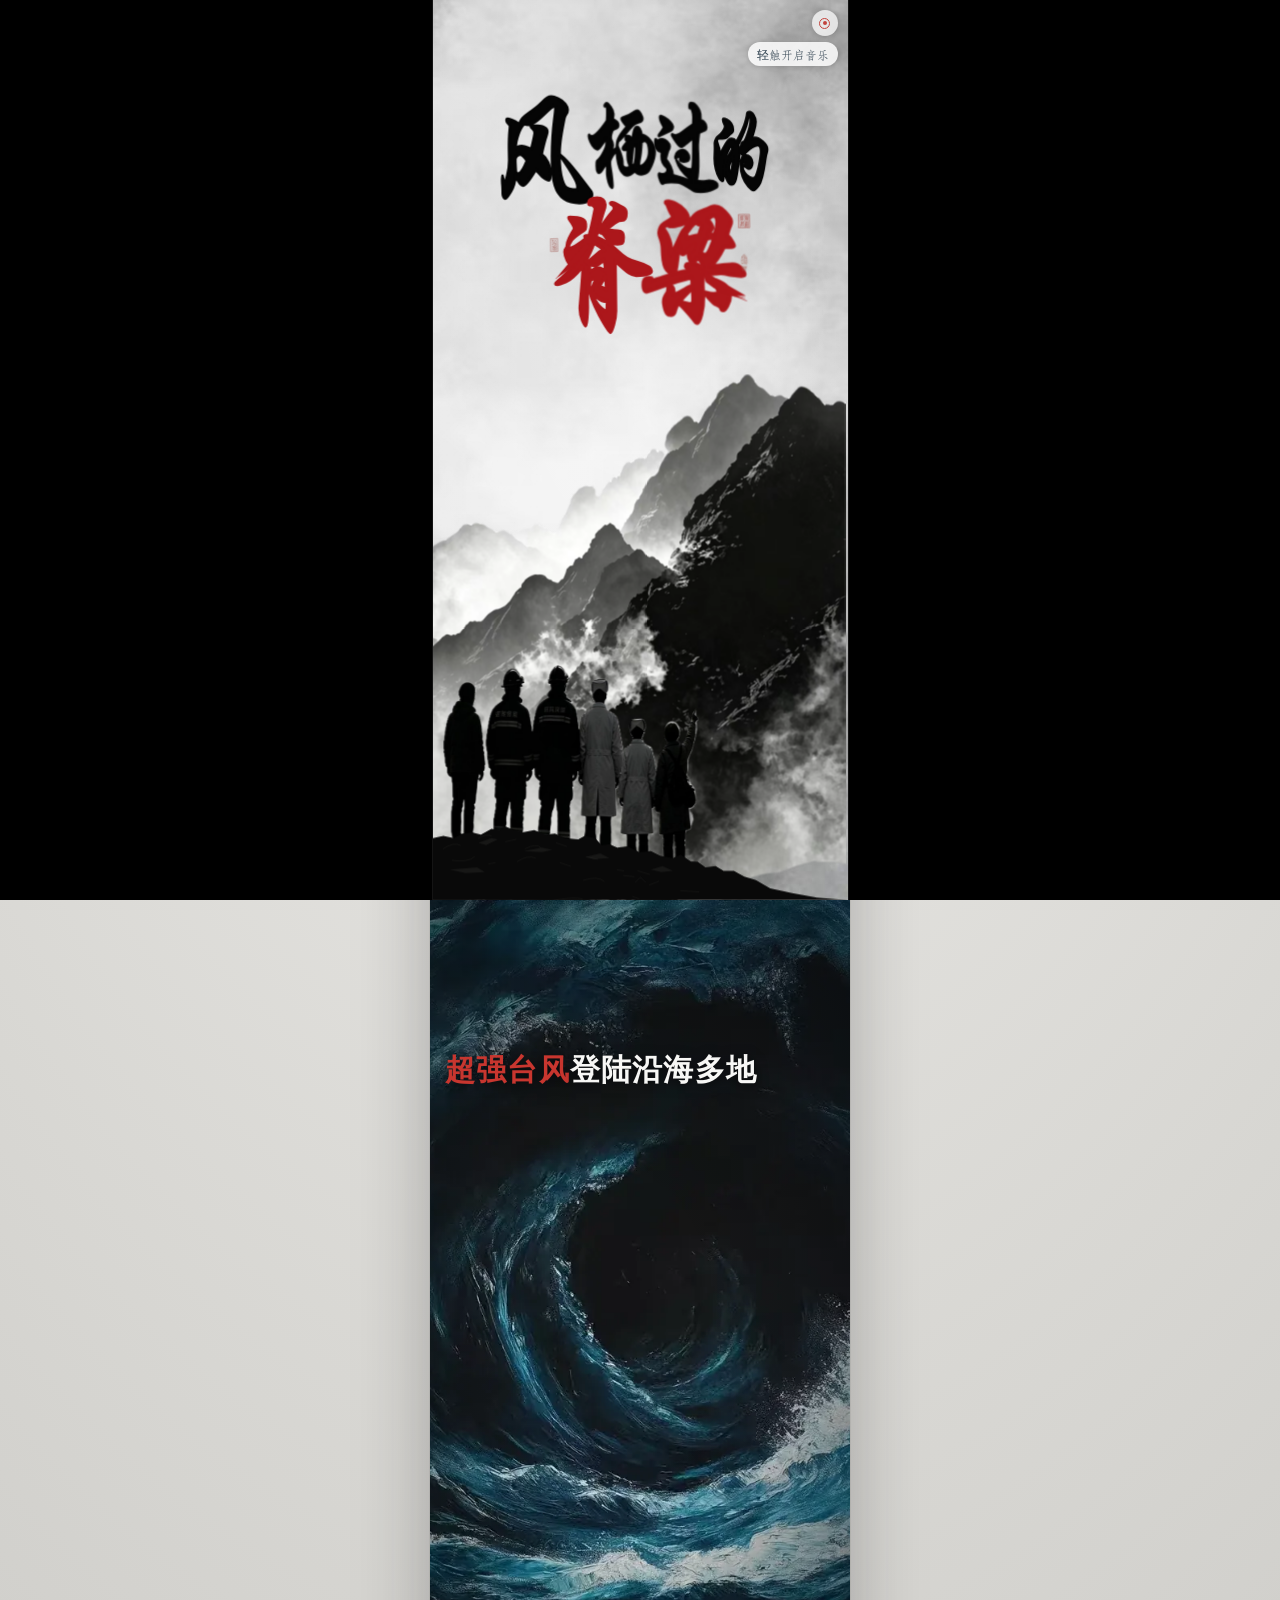
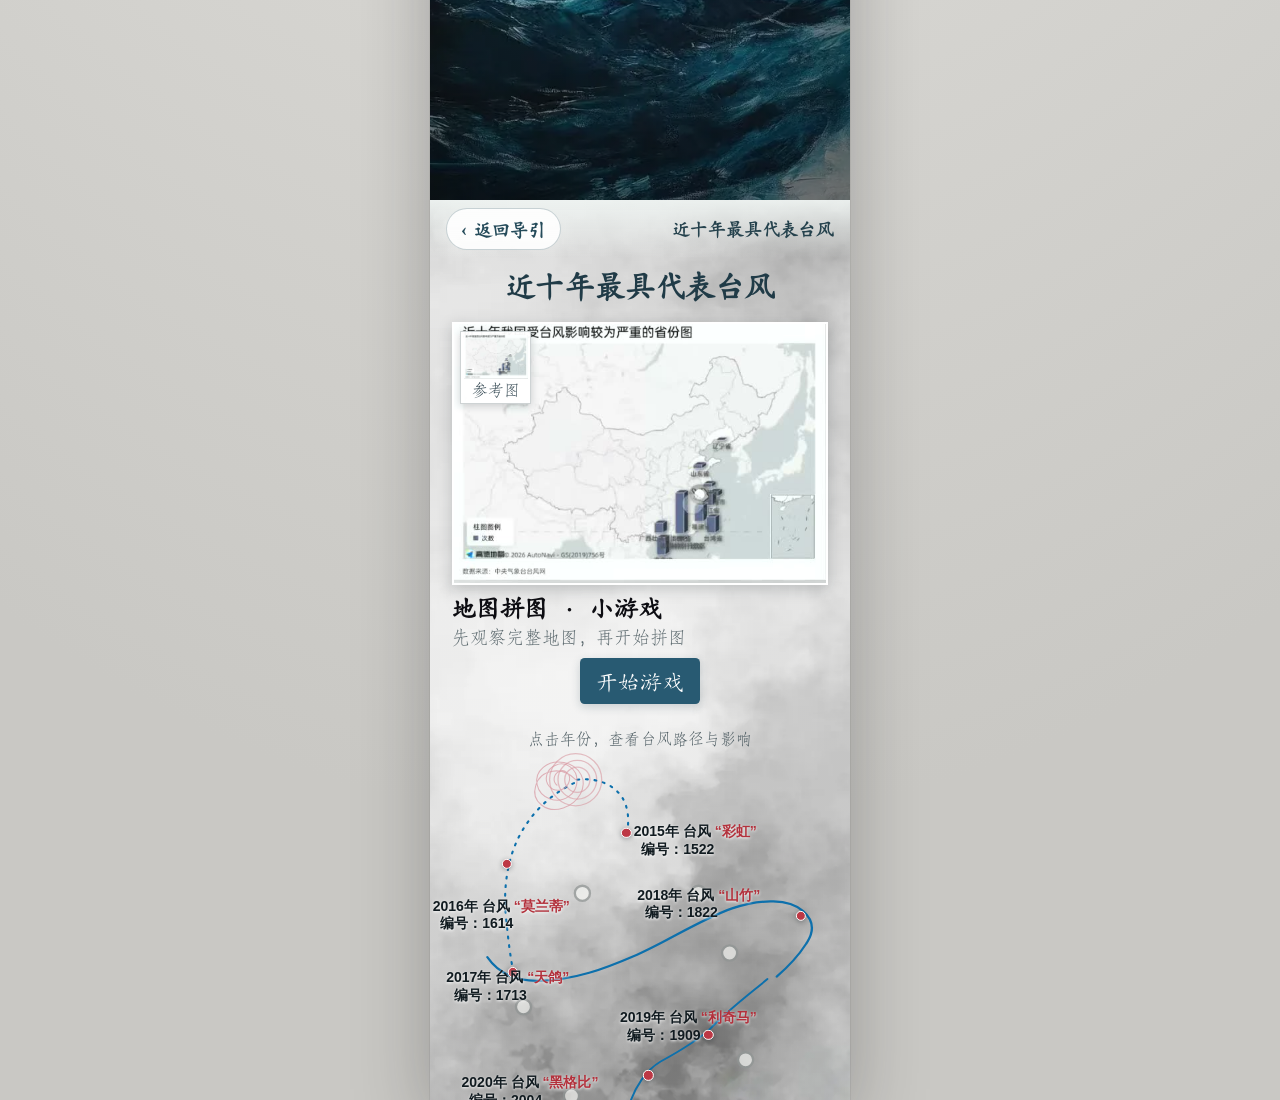
==== commit 0f36171c: "Show timeline directly below optional puzzle on the same page" ====
--- a/index.html
+++ b/index.html
@@ -24,7 +24,7 @@
 </style>
 <link rel="stylesheet" href="css/tokens.css?v=20261004-fonts1">
 <link rel="stylesheet" href="css/style.css?v=20261007-cards1">
-<link rel="stylesheet" href="css/chapter-pages.css?v=20261008-timeline1">
+<link rel="stylesheet" href="css/chapter-pages.css?v=20261008-inline1">
 <link rel="stylesheet" href="css/formation-lab.css?v=20261008-thermo1">
 <link rel="stylesheet" href="css/impact-story.css?v=20261008-impact1">
 </head>
@@ -494,11 +494,10 @@
           <div class="p3-puzzle-countdown" id="p3PuzzleCountdown" hidden aria-hidden="true"></div>
         </div>
         <div class="p3-puzzle-heading">
-          <div><h3 id="p3PuzzleTitle">地图拼图 · 小游戏</h3><p id="p3PuzzleStatus" role="status" aria-live="polite">可以挑战拼图，也可以直接查看下方时间轴</p></div>
+          <div><h3 id="p3PuzzleTitle">地图拼图 · 小游戏</h3><p id="p3PuzzleStatus" role="status" aria-live="polite">先观察完整地图，再开始拼图</p></div>
         </div>
         <div class="p3-puzzle-actions">
           <button class="p3-puzzle-start" id="p3PuzzleStart" type="button">开始游戏</button>
-          <button class="p3-puzzle-start p3-puzzle-timeline" id="p3PuzzleTimeline" type="button" aria-controls="p3HistoryBlock">查看台风时间轴</button>
         </div>
       </section>
       <section class="p3-history p3-history-inline" id="p3HistoryBlock">
@@ -585,9 +584,9 @@
 <script src="js/formation-lab.js?v=20261008-lab1"></script>
 <script src="js/formation-temperature.js?v=20261008-thermo1"></script>
 <script src="js/impact-story.js?v=20261008-impact1"></script>
-<script src="js/main.js?v=20261008-impact1"></script>
+<script src="js/main.js?v=20261008-inline1"></script>
 <script src="js/p3-games.js?v=20261005-impactgames1"></script>
-<script src="js/chapter-pages.js?v=20261008-thermo1"></script>
+<script src="js/chapter-pages.js?v=20261008-inline1"></script>
 <script src="js/teshu-bridge.js?v=20261004-carousel1"></script>
 </body>
 </html>
--- a/css/chapter-pages.css
+++ b/css/chapter-pages.css
@@ -146,10 +146,11 @@
 .p3.is-paged .chapter-puzzle .p3-puzzle-start { min-height: 46px; font-size:22px; }
 .p3-puzzle-actions { display:flex; flex-wrap:wrap; justify-content:center; gap:9px; }
 .p3-puzzle-actions .p3-puzzle-start { min-width:0; padding-inline:16px; }
-.p3-puzzle-actions .p3-puzzle-timeline { background:#fff; color:#285a72; border:1px solid #285a72; }
 .p3.is-paged .chapter-puzzle .p3-puzzle-preview figcaption { font-size:16px; }
 .p3.is-paged .chapter-years-original .chapter-content { overflow-y: auto; overflow-x: hidden; padding-top: 66px; padding-bottom: 26px; }
 .p3.is-paged .chapter-years-original .chapter-content > h2 { margin-bottom: 4px; }
+.p3.is-paged .chapter-map-timeline .chapter-content > h2 { margin-bottom:18px; }
+.p3.is-paged .chapter-map-timeline .p3-history { margin-top:24px; }
 .p3.is-paged .chapter-years-original .p3-history-hint { margin: 0 0 6px; font-size:16px; line-height: 1.35; }
 .p3.is-paged .chapter-years-original .p3-timeline { width: min(100%, calc(419 * var(--u))); height: auto; aspect-ratio: 448 / 780; margin: 8px auto 16px; overflow: visible; }
 .p3.is-paged .chapter-years-original .p3-year-point { width: 36px; height: 36px; }
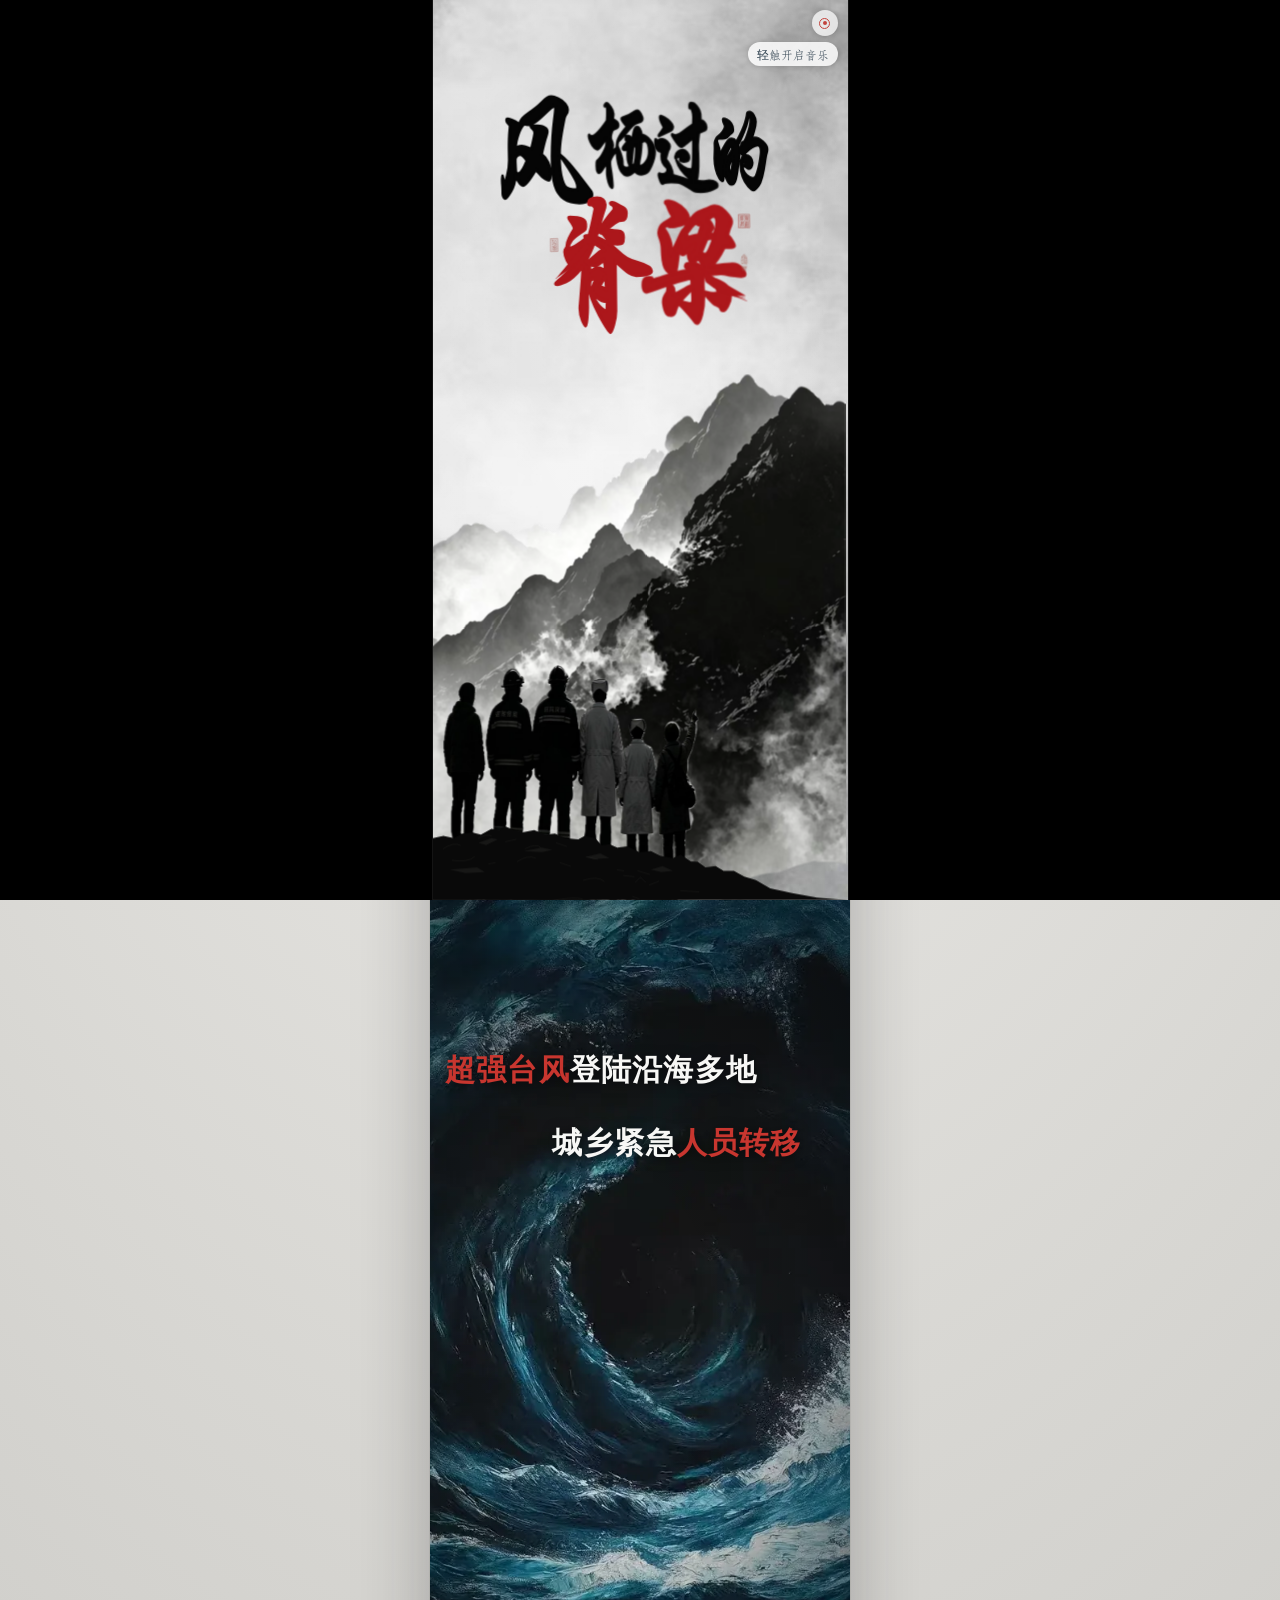
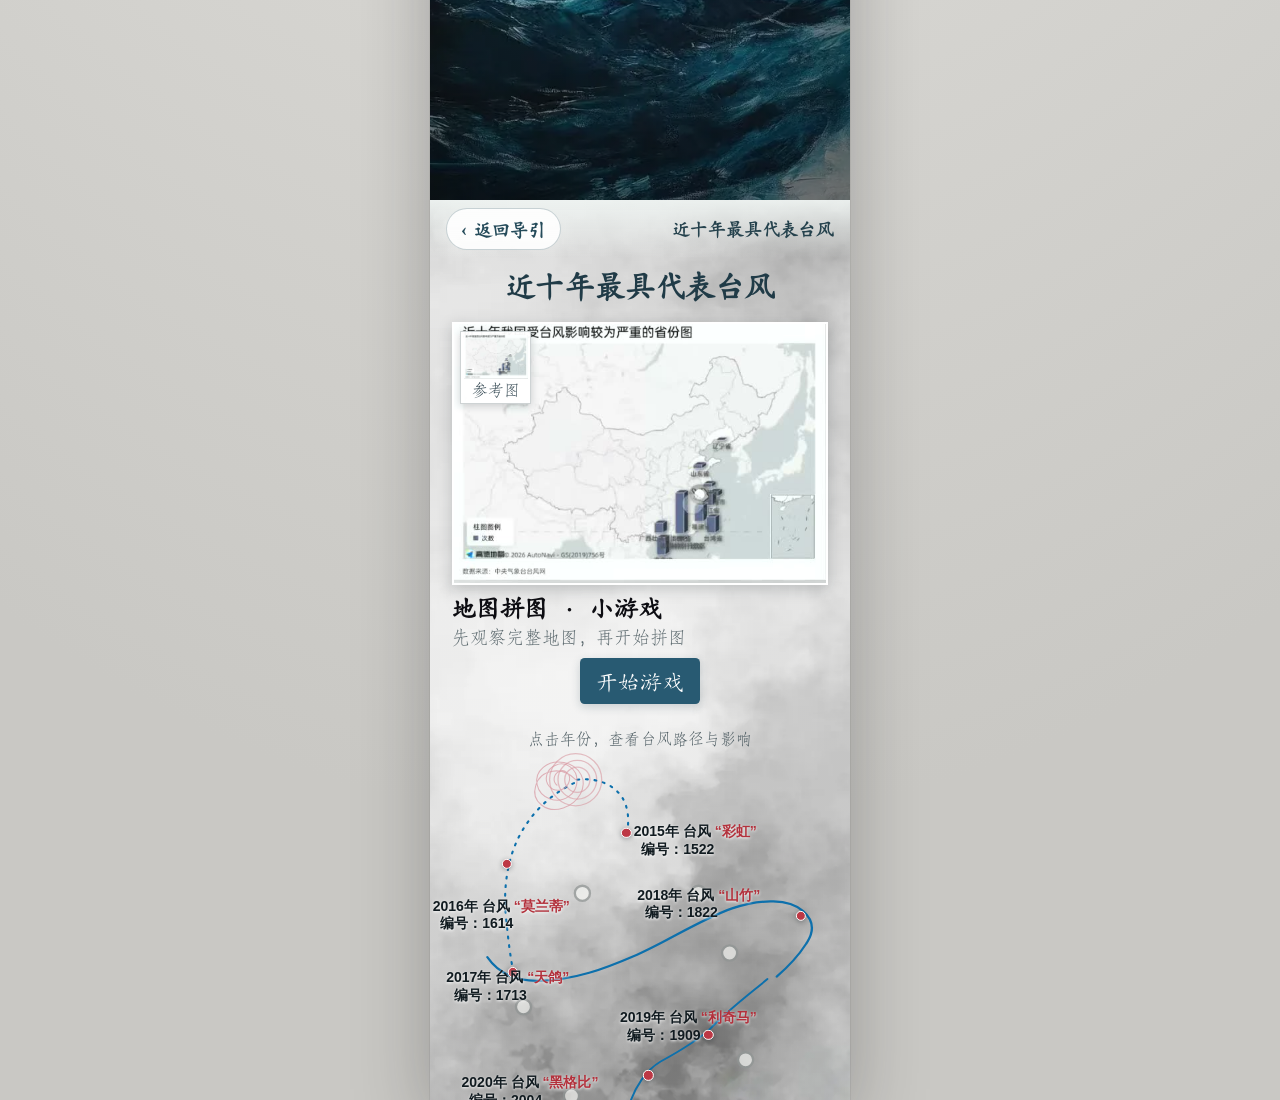
==== commit e62baa1f: "Speed up guide reveals and automatic character dialogue" ====
--- a/index.html
+++ b/index.html
@@ -33,7 +33,7 @@
 <!-- teshu 原版前三页：第一页、第二页和四图标导引页只在入口阶段显示。
      图标点击后由 bridge 交给下面现有的第三页内容，其他页面结构保持原样。 -->
 <div id="teshuEntry" class="teshu-entry" aria-label="风栖过的脊梁导引页">
-  <iframe id="teshuEntryFrame" src="teshu/index.html?v=20261007-seaflow1" title="风掠大地，人作脊梁导引页" allow="autoplay"></iframe>
+  <iframe id="teshuEntryFrame" src="teshu/index.html?v=20261008-speed1" title="风掠大地，人作脊梁导引页" allow="autoplay"></iframe>
 </div>
 
 <main class="frame" id="frame">
@@ -583,7 +583,7 @@
 
 <script src="js/formation-lab.js?v=20261008-lab1"></script>
 <script src="js/formation-temperature.js?v=20261008-thermo1"></script>
-<script src="js/impact-story.js?v=20261008-impact1"></script>
+<script src="js/impact-story.js?v=20261008-speed1"></script>
 <script src="js/main.js?v=20261008-inline1"></script>
 <script src="js/p3-games.js?v=20261005-impactgames1"></script>
 <script src="js/chapter-pages.js?v=20261008-inline1"></script>
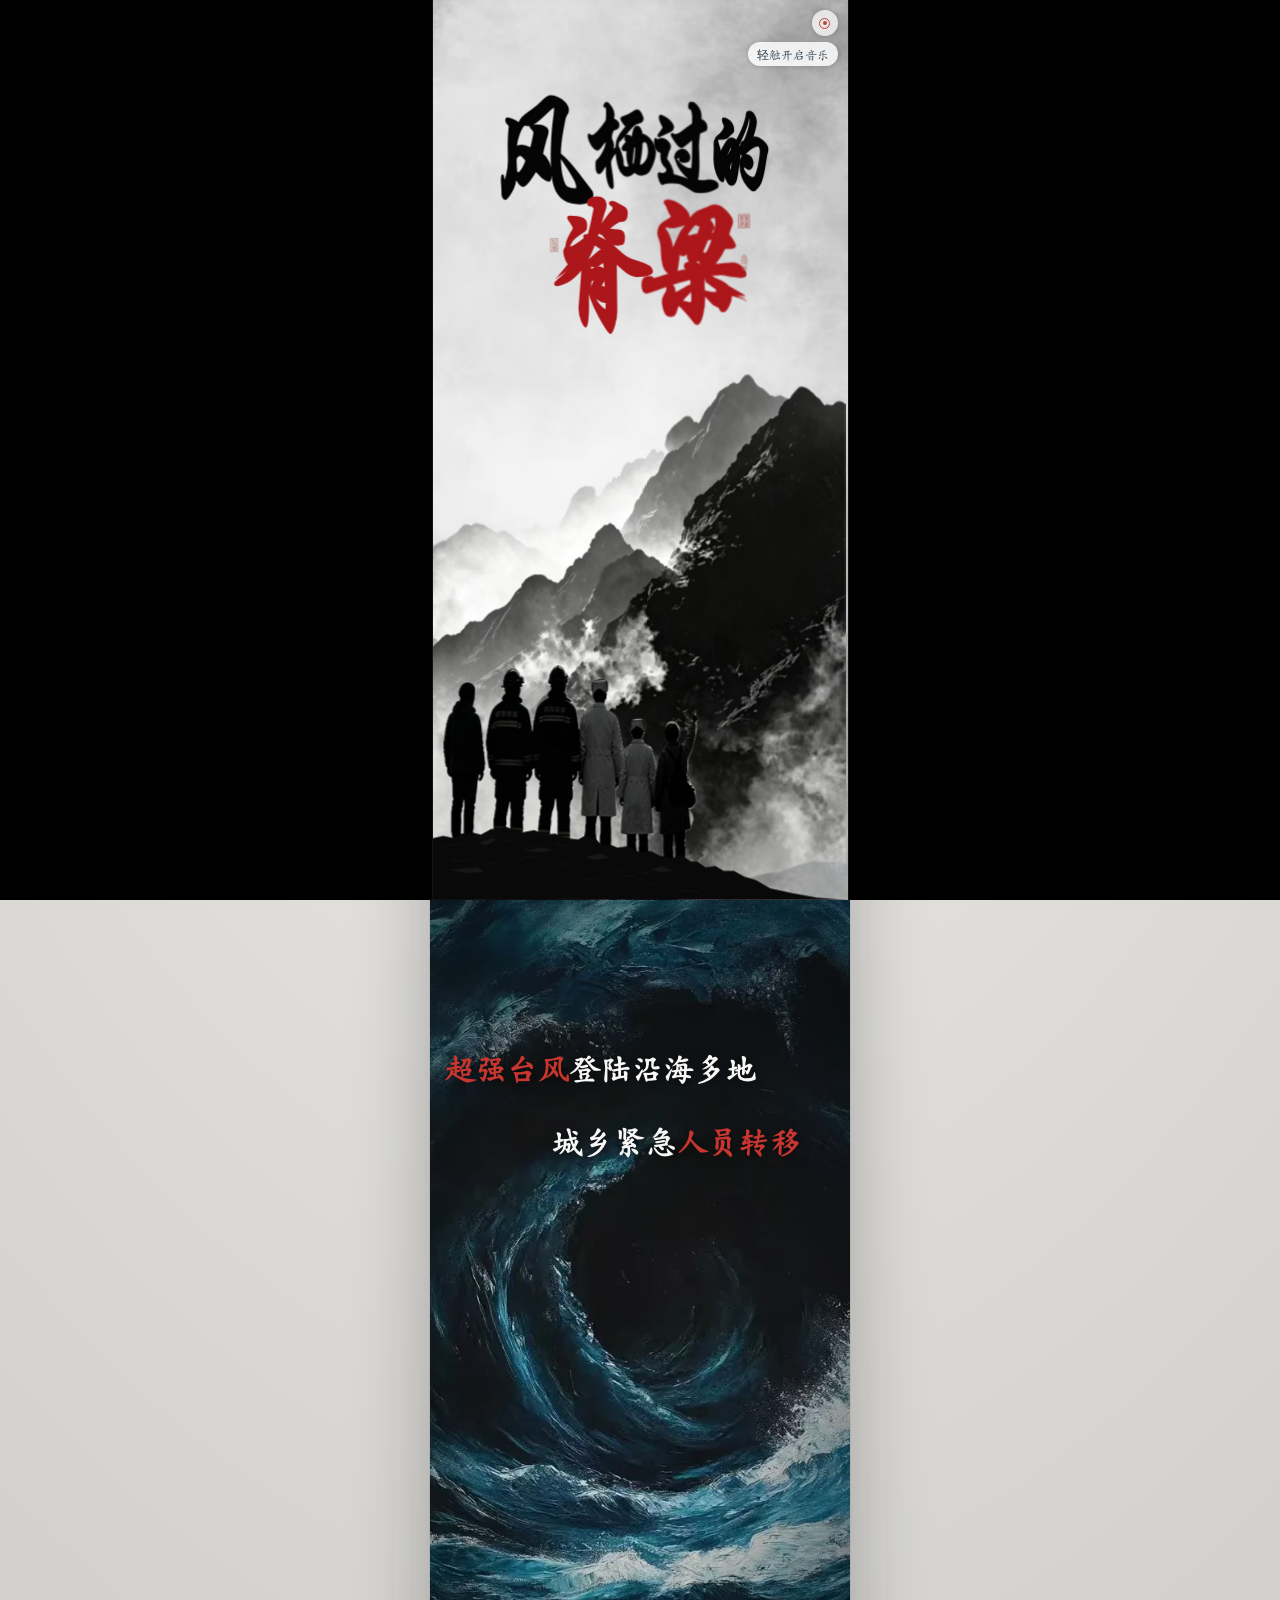
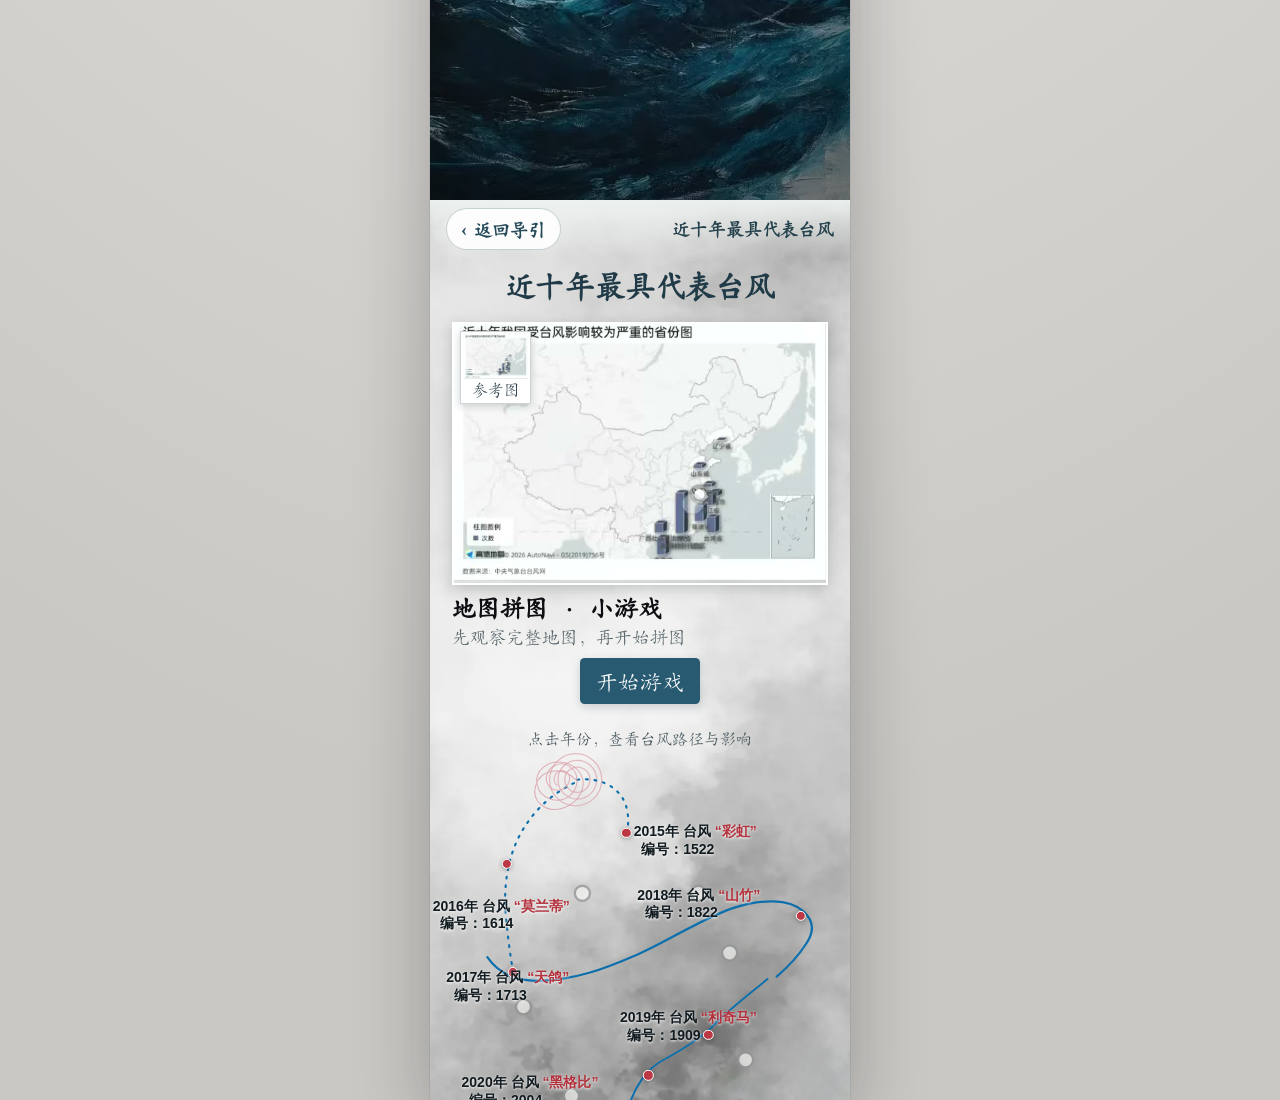
==== commit 3301a25a: "Unify calligraphic fonts and emphasize chapter three passages" ====
--- a/index.html
+++ b/index.html
@@ -12,6 +12,7 @@
 <link rel="preload" as="image" href="assets/img/bg-eye.webp" fetchpriority="high">
 <link rel="preload" as="image" href="assets/img/people-new.png">
 <link rel="preload" as="font" type="font/woff2" href="fonts/msz.subset.woff2" crossorigin>
+<link rel="preload" as="font" type="font/woff2" href="fonts/fandol-kai.subset.woff2" crossorigin>
 <style>
 /* 方正温情雅漓体 */
 @font-face {
@@ -22,9 +23,9 @@
   font-display: swap;
 }
 </style>
-<link rel="stylesheet" href="css/tokens.css?v=20261004-fonts1">
-<link rel="stylesheet" href="css/style.css?v=20261007-cards1">
-<link rel="stylesheet" href="css/chapter-pages.css?v=20261008-inline1">
+<link rel="stylesheet" href="css/tokens.css?v=20261008-type1">
+<link rel="stylesheet" href="css/style.css?v=20261008-type1">
+<link rel="stylesheet" href="css/chapter-pages.css?v=20261008-type1">
 <link rel="stylesheet" href="css/formation-lab.css?v=20261008-thermo1">
 <link rel="stylesheet" href="css/impact-story.css?v=20261008-impact1">
 </head>
@@ -33,7 +34,7 @@
 <!-- teshu 原版前三页：第一页、第二页和四图标导引页只在入口阶段显示。
      图标点击后由 bridge 交给下面现有的第三页内容，其他页面结构保持原样。 -->
 <div id="teshuEntry" class="teshu-entry" aria-label="风栖过的脊梁导引页">
-  <iframe id="teshuEntryFrame" src="teshu/index.html?v=20261008-speed1" title="风掠大地，人作脊梁导引页" allow="autoplay"></iframe>
+  <iframe id="teshuEntryFrame" src="teshu/index.html?v=20261008-type1" title="风掠大地，人作脊梁导引页" allow="autoplay"></iframe>
 </div>
 
 <main class="frame" id="frame">
@@ -367,15 +368,20 @@
           <img src="assets/p3/after/charts/2021-infa-rescue.jpg" alt="2021年台风烟花救灾情况雷达图">
           <img src="assets/p3/after/charts/2023-haikui-rescue.jpg" alt="2023年第十一号台风海葵救灾情况面积图">
         </div>
-        <p class="p3-story-analysis">从台风预警鸣响到灾后家园复苏的全过程，基层干部、消防员、医护人员、民兵与人民群众五股力量始终同向而行、并肩相守。基层干部扎根一线筑牢防控根基，消防员逆险而上扛起攻坚重任，医护人员坚守阵地托举生命希望，民兵冲锋在前守护一方平安，人民群众守望相助汇聚温暖暖流。五类角色缺一不可，每份坚守各有分量，不同的岗位拧成同一股抗灾合力，以平凡的担当筑起风雨不透的防线，生动诠释了众志成城的精神内核，挺起了风栖之下始终挺立的中国脊梁。</p>
+        <div class="p3-story-analysis">
+          <p>从台风预警鸣响到灾后家园复苏的全过程，基层干部、消防员、医护人员、民兵与人民群众五股力量始终<strong class="p3-text-emphasis">同向而行、并肩相守</strong>。</p>
+          <p>基层干部扎根一线筑牢防控根基，消防员逆险而上扛起攻坚重任，医护人员坚守阵地托举生命希望，民兵冲锋在前守护一方平安，人民群众守望相助汇聚温暖暖流。</p>
+          <p>五类角色<strong class="p3-text-emphasis">缺一不可</strong>，每份坚守各有分量，<strong class="p3-text-emphasis">不同的岗位拧成同一股抗灾合力</strong>，以平凡的担当筑起风雨不透的防线，生动诠释了众志成城的精神内核，<strong class="p3-text-emphasis">挺起了风栖之下始终挺立的中国脊梁。</strong></p>
+        </div>
       </section>
 
       <section class="p3-prep" id="p3Prep" aria-labelledby="p3PrepTitle">
         <div class="p3-transition-text">
           <p>一张张档案卡片，记下风雨之中普通人挺身而出的选择。</p>
-          <p>危难不只是突发的一瞬，抵御风雨的底气，藏在风暴来临前的每一份筹备之中。</p>
-          <p>风从海上来，而守护的防线，早已提前筑起。在风暴抵达之前，他们早已行动，开展隐患排查、落实防灾预案，不屈于风雨，守护千家万户。这些逆行者，究竟做了哪些防灾筹备？</p>
-          <p>无论身处沿海或是内陆，都需要读懂风险，提前做好应对，让每一次准备，都早台风一步。</p>
+          <p>危难不只是突发的一瞬，<br><strong class="p3-text-emphasis">抵御风雨的底气，藏在风暴来临前的每一份筹备之中。</strong></p>
+          <p>风从海上来，而守护的防线，早已提前筑起。在风暴抵达之前，他们早已行动，开展隐患排查、落实防灾预案，不屈于风雨，守护千家万户。</p>
+          <p><strong class="p3-text-emphasis">这些逆行者，究竟做了哪些防灾筹备？</strong></p>
+          <p>无论身处沿海或是内陆，都需要读懂风险，提前做好应对，<br><strong class="p3-text-emphasis">让每一次准备，都早台风一步。</strong></p>
         </div>
         <p class="p3-after-section-kicker">NEXT · 防灾准备</p>
         <h3 id="p3PrepTitle">风从海上来，但伤害不止于海岸线</h3>
--- a/css/tokens.css
+++ b/css/tokens.css
@@ -39,9 +39,9 @@
 
   /* ---------- 2. 字体 ---------- */
   --f-li:"LiSu","隶书","MSZ","FandolKai",serif;                           /* 隶书：主标题 */
-  --f-cal:"KaiTi","STKaiti","楷体","FandolKai",serif;                    /* 楷体：小标题 */
-  --f-hei:"PingFang SC","Microsoft YaHei","Noto Sans SC",sans-serif;      /* 黑体：新闻、注释 */
-  --f-fang:"FangSong","仿宋","FandolFang",serif;                         /* 仿宋：正文 */
+  --f-cal:"FandolKai","KaiTi","STKaiti","楷体",serif;                    /* 楷体：小标题、正文与界面 */
+  --f-hei:var(--f-cal);
+  --f-fang:var(--f-cal);
   --f-song:var(--f-fang);
 
   /* ---------- 3. 舞台与单位 ----------
--- a/css/style.css
+++ b/css/style.css
@@ -116,7 +116,7 @@
 /* 水墨台风：只出现、旋转、缩小、飘走 —— 不留痕 */
 .typhoon{ opacity:0; }
 
-/* 标题：使用方正劲豪榜书字体，"风"和"脊梁"字号加大 */
+/* 标题：使用统一隶书字体，"风"和"脊梁"字号加大 */
 .title{
   position:absolute; inset:0; z-index:var(--z-title); pointer-events:none;
   display:flex; align-items:center; justify-content:center;
@@ -128,7 +128,7 @@
   to  { opacity:1; filter:blur(0); }
 }
 .title-text{
-  font-family: 'FZFont', 'Microsoft YaHei', '微软雅黑', serif;
+  font-family:var(--f-li);
   text-align:center;
   line-height:1.2;
   color:#000;
--- a/css/chapter-pages.css
+++ b/css/chapter-pages.css
@@ -228,6 +228,10 @@
 .p3.is-paged .chapter-stories .p3-story-charts { display: grid; gap: 18px; margin-top: 24px; }
 .p3.is-paged .chapter-stories .p3-story-charts img { display: block; width: 100%; height: auto; border-radius: 6px; }
 .p3.is-paged .chapter-stories .p3-story-analysis { margin: 24px 2px 10px; font-size:clamp(18px, calc(20 * var(--u)), 21px); line-height:1.85; text-align:justify; color:#26383d; }
+.p3-story-analysis p { margin:0 0 1.25em; text-indent:2em; }
+.p3-story-analysis p:last-child { margin-bottom:0; }
+.p3-story-analysis .p3-text-emphasis,
+.p3-transition-text .p3-text-emphasis { color:#b33136; font-size:calc(1em + 2px); font-weight:700; }
 .p3.is-paged .chapter-prep-combined .p3-prep-lead,
 .p3.is-paged .chapter-prep-combined .p3-prep-panel header small,
 .p3.is-paged .chapter-prep-combined .p3-archive-invite p,
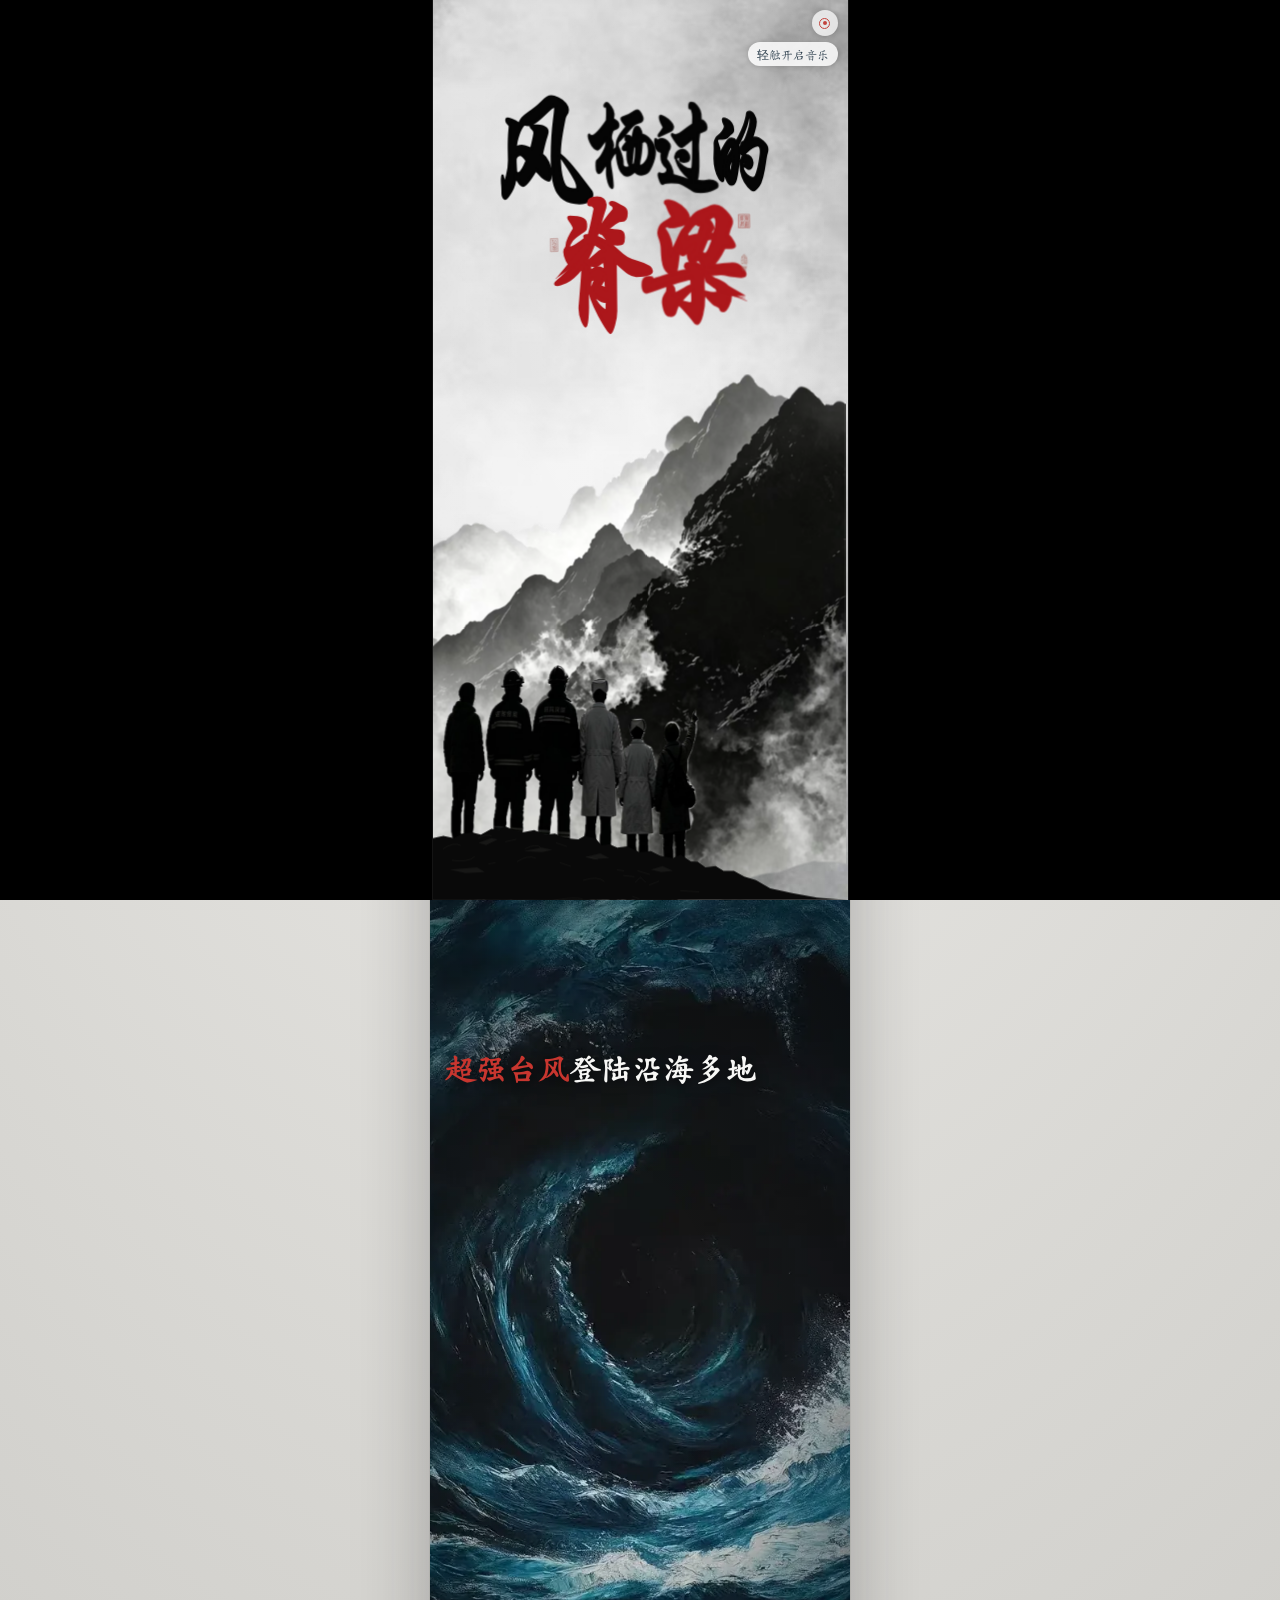
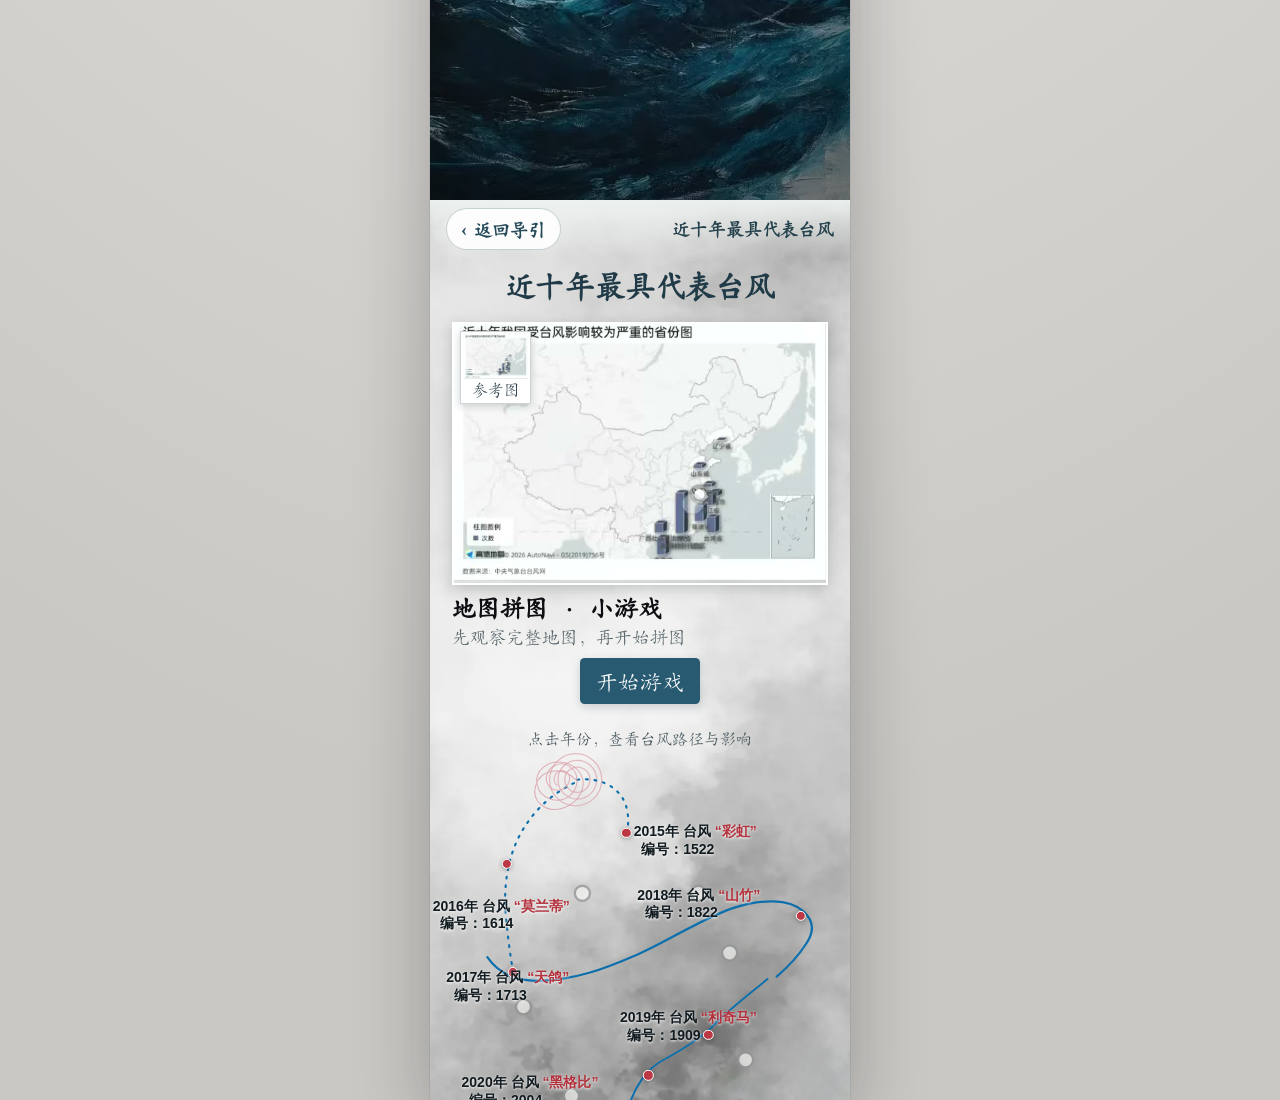
==== commit a7c9393b: "Enable touch navigation past impact scroll boundaries" ====
--- a/index.html
+++ b/index.html
@@ -25,7 +25,7 @@
 </style>
 <link rel="stylesheet" href="css/tokens.css?v=20261008-type1">
 <link rel="stylesheet" href="css/style.css?v=20261008-type1">
-<link rel="stylesheet" href="css/chapter-pages.css?v=20261008-type1">
+<link rel="stylesheet" href="css/chapter-pages.css?v=20261008-scroll1">
 <link rel="stylesheet" href="css/formation-lab.css?v=20261008-thermo1">
 <link rel="stylesheet" href="css/impact-story.css?v=20261008-impact1">
 </head>
@@ -369,7 +369,7 @@
           <img src="assets/p3/after/charts/2023-haikui-rescue.jpg" alt="2023年第十一号台风海葵救灾情况面积图">
         </div>
         <div class="p3-story-analysis">
-          <p>从台风预警鸣响到灾后家园复苏的全过程，基层干部、消防员、医护人员、民兵与人民群众五股力量始终<strong class="p3-text-emphasis">同向而行、并肩相守</strong>。</p>
+          <p class="p3-story-opening">从台风预警鸣响到灾后家园复苏的全过程，基层干部、消防员、医护人员、民兵与人民群众五股力量始终<strong class="p3-text-emphasis p3-story-motto">同向而行　并肩相守</strong></p>
           <p>基层干部扎根一线筑牢防控根基，消防员逆险而上扛起攻坚重任，医护人员坚守阵地托举生命希望，民兵冲锋在前守护一方平安，人民群众守望相助汇聚温暖暖流。</p>
           <p>五类角色<strong class="p3-text-emphasis">缺一不可</strong>，每份坚守各有分量，<strong class="p3-text-emphasis">不同的岗位拧成同一股抗灾合力</strong>，以平凡的担当筑起风雨不透的防线，生动诠释了众志成城的精神内核，<strong class="p3-text-emphasis">挺起了风栖之下始终挺立的中国脊梁。</strong></p>
         </div>
@@ -592,7 +592,7 @@
 <script src="js/impact-story.js?v=20261008-speed1"></script>
 <script src="js/main.js?v=20261008-inline1"></script>
 <script src="js/p3-games.js?v=20261005-impactgames1"></script>
-<script src="js/chapter-pages.js?v=20261008-inline1"></script>
+<script src="js/chapter-pages.js?v=20261008-scroll1"></script>
 <script src="js/teshu-bridge.js?v=20261004-carousel1"></script>
 </body>
 </html>
--- a/css/chapter-pages.css
+++ b/css/chapter-pages.css
@@ -172,6 +172,7 @@
 
 /* Dialogue keeps its scene coordinates; the complete chain follows in the same scrollable page. */
 .p3.is-paged .chapter-impact-journey .chapter-content { padding: 0; overflow-y: auto; overflow-x: hidden; overscroll-behavior-y: contain; }
+.p3.is-paged .chapter-impact-chart .chapter-content { overscroll-behavior-y: contain; }
 .p3.is-paged .chapter-impact-journey .p3-impact-scene { width: 100%; height: var(--vh); min-height: var(--vh); padding: 0; overflow: hidden; }
 .p3.is-paged .chapter-impact-journey .p3-impact-back { display: none; }
 .p3.is-paged .chapter-impact-journey .p3-impact-scene h2 { display: none; }
@@ -230,6 +231,8 @@
 .p3.is-paged .chapter-stories .p3-story-analysis { margin: 24px 2px 10px; font-size:clamp(18px, calc(20 * var(--u)), 21px); line-height:1.85; text-align:justify; color:#26383d; }
 .p3-story-analysis p { margin:0 0 1.25em; text-indent:2em; }
 .p3-story-analysis p:last-child { margin-bottom:0; }
+.p3-story-analysis .p3-story-opening { margin-bottom:0; }
+.p3-story-analysis .p3-story-motto { display:block; text-align:center; text-indent:0; white-space:nowrap; }
 .p3-story-analysis .p3-text-emphasis,
 .p3-transition-text .p3-text-emphasis { color:#b33136; font-size:calc(1em + 2px); font-weight:700; }
 .p3.is-paged .chapter-prep-combined .p3-prep-lead,
